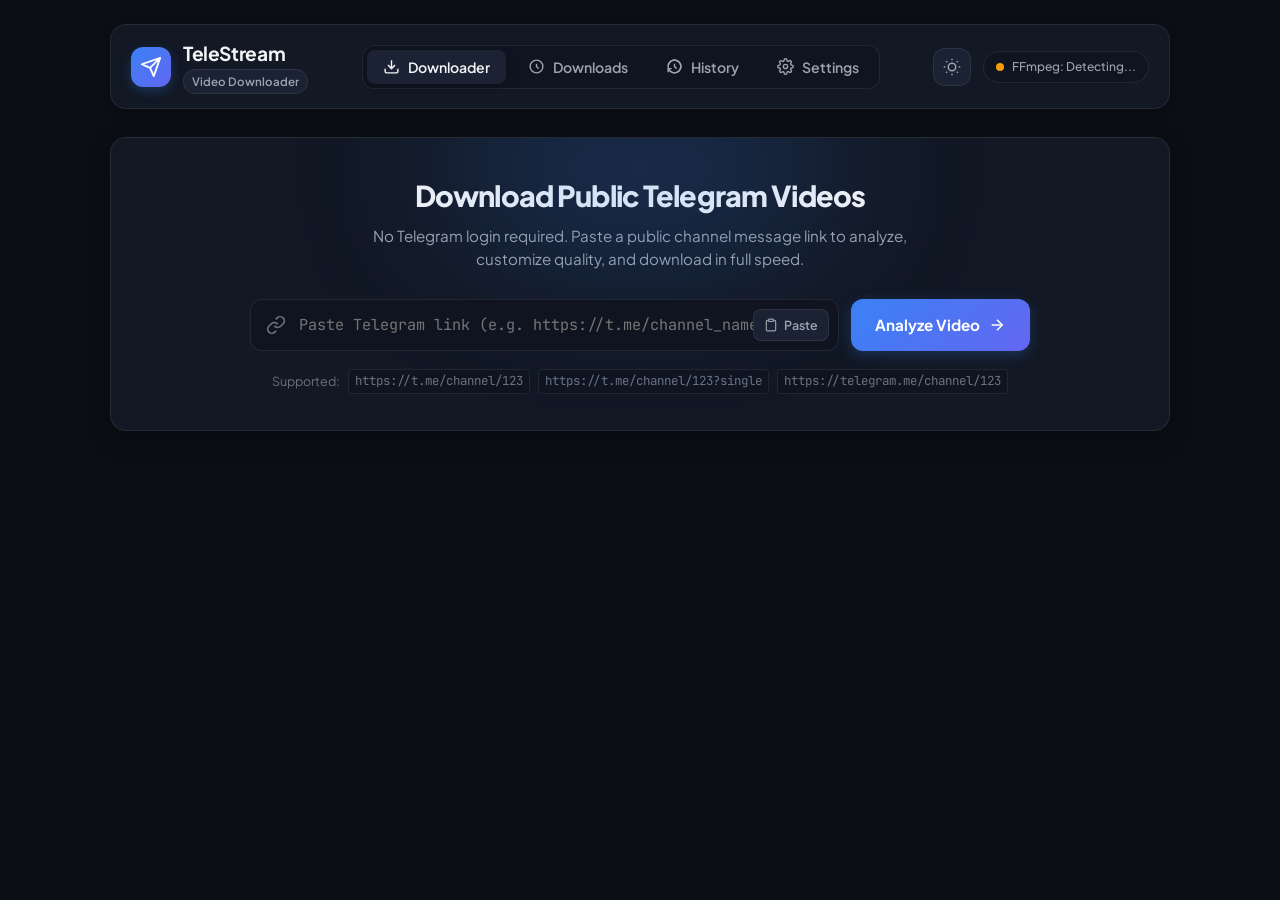
==== static/index.html @ 840c8b8c "feat: implement initial UI structure for video downloader with navigation and preview layouts" ====
<!DOCTYPE html>
<html lang="en" data-theme="dark">
<head>
    <meta charset="UTF-8">
    <meta name="viewport" content="width=device-width, initial-scale=1.0">
    <title>Telegram Video Downloader - Fast & Free</title>
    <link rel="preconnect" href="https://fonts.googleapis.com">
    <link rel="preconnect" href="https://fonts.gstatic.com" crossorigin>
    <link href="https://fonts.googleapis.com/css2?family=Plus+Jakarta+Sans:wght@400;500;600;700;800&family=JetBrains+Mono:wght@400;500;600&display=swap" rel="stylesheet">
    <link rel="stylesheet" href="/static/css/style.css">
</head>
<body>
    <div class="app-container">
        <!-- Top Navigation -->
        <header class="navbar">
            <div class="brand">
                <div class="brand-icon">
                    <svg viewBox="0 0 24 24" fill="none" stroke="currentColor" stroke-width="2">
                        <path d="M22 2L11 13M22 2l-7 20-4-9-9-4 20-7z" stroke-linecap="round" stroke-linejoin="round"/>
                    </svg>
                </div>
                <div class="brand-text">
                    <h1>TeleStream</h1>
                    <span class="badge badge-subtle">Video Downloader</span>
                </div>
            </div>

            <nav class="nav-tabs">
                <button class="nav-tab active" id="tabBtnDownloader" onclick="switchTab('downloader')">
                    <svg viewBox="0 0 24 24" fill="none" stroke="currentColor" stroke-width="2">
                        <path d="M21 15v4a2 2 0 0 1-2 2H5a2 2 0 0 1-2-2v-4M7 10l5 5 5-5M12 15V3"/>
                    </svg>
                    <span>Downloader</span>
                </button>
                <button class="nav-tab" id="tabBtnQueue" onclick="switchTab('queue')">
                    <svg viewBox="0 0 24 24" fill="none" stroke="currentColor" stroke-width="2">
                        <path d="M12 8v4l3 3m6-3a9 9 0 11-18 0 9 9 0 0118 0z"/>
                    </svg>
                    <span>Downloads</span>
                    <span class="counter-badge" id="activeTasksBadge" style="display: none;">0</span>
                </button>
                <button class="nav-tab" id="tabBtnHistory" onclick="switchTab('history')">
                    <svg viewBox="0 0 24 24" fill="none" stroke="currentColor" stroke-width="2">
                        <path d="M12 8v4l3 3m6-3a9 9 0 11-18 0 9 9 0 0118 0z"/>
                        <path d="M3.05 11a9 9 0 1 1 .5 4m-.5 5v-5h5"/>
                    </svg>
                    <span>History</span>
                </button>
                <button class="nav-tab" id="tabBtnSettings" onclick="switchTab('settings')">
                    <svg viewBox="0 0 24 24" fill="none" stroke="currentColor" stroke-width="2">
                        <circle cx="12" cy="12" r="3"/>
                        <path d="M19.4 15a1.65 1.65 0 0 0 .33 1.82l.06.06a2 2 0 0 1 0 2.83 2 2 0 0 1-2.83 0l-.06-.06a1.65 1.65 0 0 0-1.82-.33 1.65 1.65 0 0 0-1 1.51V21a2 2 0 0 1-2 2 2 2 0 0 1-2-2v-.09A1.65 1.65 0 0 0 9 19.4a1.65 1.65 0 0 0-1.82.33l-.06.06a2 2 0 0 1-2.83 0 2 2 0 0 1 0-2.83l.06-.06a1.65 1.65 0 0 0 .33-1.82 1.65 1.65 0 0 0-1.51-1H3a2 2 0 0 1-2-2 2 2 0 0 1 2-2h.09A1.65 1.65 0 0 0 4.6 9a1.65 1.65 0 0 0-.33-1.82l-.06-.06a2 2 0 0 1 0-2.83 2 2 0 0 1 2.83 0l.06.06a1.65 1.65 0 0 0 1.82.33H9a1.65 1.65 0 0 0 1-1.51V3a2 2 0 0 1 2-2 2 2 0 0 1 2 2v.09a1.65 1.65 0 0 0 1 1.51 1.65 1.65 0 0 0 1.82-.33l.06-.06a2 2 0 0 1 2.83 0 2 2 0 0 1 0 2.83l-.06.06a1.65 1.65 0 0 0-.33 1.82V9a1.65 1.65 0 0 0 1.51 1H21a2 2 0 0 1 2 2 2 2 0 0 1-2 2h-.09a1.65 1.65 0 0 0-1.51 1z"/>
                    </svg>
                    <span>Settings</span>
                </button>
            </nav>

            <div class="nav-actions">
                <button class="icon-btn" id="themeToggleBtn" onclick="toggleTheme()" title="Toggle Dark/Light Mode">
                    <svg class="sun-icon" viewBox="0 0 24 24" fill="none" stroke="currentColor" stroke-width="2">
                        <circle cx="12" cy="12" r="5"/>
                        <line x1="12" y1="1" x2="12" y2="3"/>
                        <line x1="12" y1="21" x2="12" y2="23"/>
                        <line x1="4.22" y1="4.22" x2="5.64" y2="5.64"/>
                        <line x1="18.36" y1="18.36" x2="19.78" y2="19.78"/>
                        <line x1="1" y1="12" x2="3" y2="12"/>
                        <line x1="21" y1="12" x2="23" y2="12"/>
                        <line x1="4.22" y1="19.78" x2="5.64" y2="18.36"/>
                        <line x1="18.36" y1="5.64" x2="19.78" y2="4.22"/>
                    </svg>
                    <svg class="moon-icon" viewBox="0 0 24 24" fill="none" stroke="currentColor" stroke-width="2">
                        <path d="M21 12.79A9 9 0 1 1 11.21 3 7 7 0 0 0 21 12.79z"/>
                    </svg>
                </button>
                <div class="system-pill" id="ffmpegStatusPill" title="FFmpeg Status">
                    <span class="status-dot"></span>
                    <span class="status-text">FFmpeg: Detecting...</span>
                </div>
            </div>
        </header>

        <!-- Main Content Area -->
        <main class="main-content">
            <!-- TAB 1: DOWNLOADER -->
            <section class="tab-pane active" id="paneDownloader">
                <div class="hero-card">
                    <div class="hero-header">
                        <h2>Download Public Telegram Videos</h2>
                        <p>No Telegram login required. Paste a public channel message link to analyze, customize quality, and download in full speed.</p>
                    </div>

                    <form class="url-input-form" onsubmit="event.preventDefault(); handleAnalyze();">
                        <div class="input-wrapper">
                            <svg class="input-icon" viewBox="0 0 24 24" fill="none" stroke="currentColor" stroke-width="2">
                                <path d="M10 13a5 5 0 0 0 7.54.54l3-3a5 5 0 0 0-7.07-7.07l-1.72 1.71"/>
                                <path d="M14 11a5 5 0 0 0-7.54-.54l-3 3a5 5 0 0 0 7.07 7.07l1.71-1.71"/>
                            </svg>
                            <input 
                                type="text" 
                                id="telegramUrlInput" 
                                placeholder="Paste Telegram link (e.g. https://t.me/channel_name/123)"
                                autocomplete="off"
                                spellcheck="false"
                            >
                            <button type="button" class="btn-paste" onclick="pasteFromClipboard()" title="Paste from clipboard">
                                <svg viewBox="0 0 24 24" fill="none" stroke="currentColor" stroke-width="2">
                                    <path d="M16 4h2a2 2 0 0 1 2 2v14a2 2 0 0 1-2 2H6a2 2 0 0 1-2-2V6a2 2 0 0 1 2-2h2"/>
                                    <rect x="8" y="2" width="8" height="4" rx="1" ry="1"/>
                                </svg>
                                <span>Paste</span>
                            </button>
                        </div>
                        <button type="submit" class="btn-primary btn-analyze" id="btnAnalyze">
                            <span class="btn-text">Analyze Video</span>
                            <span class="btn-spinner" style="display: none;"></span>
                            <svg class="btn-arrow" viewBox="0 0 24 24" fill="none" stroke="currentColor" stroke-width="2">
                                <line x1="5" y1="12" x2="19" y2="12"/>
                                <polyline points="12 5 19 12 12 19"/>
                            </svg>
                        </button>
                    </form>

                    <!-- Alert message container -->
                    <div class="alert-container" id="alertContainer" style="display: none;">
                        <div class="alert-icon">
                            <svg viewBox="0 0 24 24" fill="none" stroke="currentColor" stroke-width="2">
                                <circle cx="12" cy="12" r="10"/>
                                <line x1="12" y1="8" x2="12" y2="12"/>
                                <line x1="12" y1="16" x2="12.01" y2="16"/>
                            </svg>
                        </div>
                        <div class="alert-message" id="alertMessage"></div>
                        <button class="alert-close" onclick="hideAlert()">×</button>
                    </div>

                    <!-- Supported Format hint -->
                    <div class="url-hints">
                        <span>Supported:</span>
                        <code>https://t.me/channel/123</code>
                        <code>https://t.me/channel/123?single</code>
                        <code>https://telegram.me/channel/123</code>
                    </div>
                </div>

                <!-- Video Preview & Download Options Card -->
                <div class="video-preview-card" id="videoPreviewCard" style="display: none;">
                    <div class="preview-header">
                        <div class="header-tag">
                            <span class="live-dot"></span>
                            <span>Video Ready for Download</span>
                        </div>
                        <button class="btn-ghost btn-sm" onclick="resetDownloader()">
                            <svg viewBox="0 0 24 24" fill="none" stroke="currentColor" stroke-width="2">
                                <path d="M18 6L6 18M6 6l12 12"/>
                            </svg>
                            <span>Clear</span>
                        </button>
                    </div>

                    <div class="preview-layout">
                        <!-- Media thumbnail container -->
                        <div class="media-column">
                            <div class="thumbnail-wrapper" id="thumbWrapper">
                                <img id="videoThumbImg" src="" alt="Video Preview" onerror="handleThumbError(this)">
                                <div class="duration-tag" id="videoDurationTag">00:00</div>
                                <div class="play-overlay" onclick="togglePlayPreview()">
                                    <svg viewBox="0 0 24 24" fill="currentColor">
                                        <polygon points="5 3 19 12 5 21 5 3"/>
                                    </svg>
                                </div>
                            </div>
                            <video id="html5VideoPlayer" controls style="display:none; width: 100%; border-radius: 12px; margin-top: 8px;"></video>
                        </div>

                        <!-- Video info & controls -->
                        <div class="info-column">
                            <h3 class="video-title" id="videoTitle">Telegram Video Title</h3>
                            <div class="video-meta-chips">
                                <span class="chip" id="chipResolution">
                                    <svg viewBox="0 0 24 24" fill="none" stroke="currentColor" stroke-width="2"><rect x="2" y="3" width="20" height="14" rx="2" ry="2"/><line x1="8" y1="21" x2="16" y2="21"/><line x1="12" y1="17" x2="12" y2="21"/></svg>
                                    <span id="metaResText">1920 × 1080</span>
                                </span>
                                <span class="chip" id="chipDuration">
                                    <svg viewBox="0 0 24 24" fill="none" stroke="currentColor" stroke-width="2"><circle cx="12" cy="12" r="10"/><polyline points="12 6 12 12 16 14"/></svg>
                                    <span id="metaDurationText">02:34</span>
                                </span>
                                <span class="chip" id="chipSize">
                                    <svg viewBox="0 0 24 24" fill="none" stroke="currentColor" stroke-width="2"><path d="M21 15v4a2 2 0 0 1-2 2H5a2 2 0 0 1-2-2v-4M7 10l5 5 5-5M12 15V3"/></svg>
                                    <span id="metaSizeText">86 MB</span>
                                </span>
                                <span class="chip" id="chipFormat">
                                    <span id="metaFormatText">MP4</span>
                                </span>
                            </div>

                            <!-- Quality Selection -->
                            <div class="selection-group">
                                <label class="group-label">
                                    <span>Resolution Quality</span>
                                    <span class="sub-label">Only actual source resolutions available</span>
                                </label>
                                <div class="quality-options" id="qualitySelectorGroup">
                                    <!-- Populated dynamically -->
                                </div>
                            </div>

                            <!-- Compression / Size Presets -->
                            <div class="selection-group">
                                <label class="group-label">
                                    <span>Size & Compression</span>
                                    <span class="sub-label" id="presetSummaryText">Direct original stream (Fastest)</span>
                                </label>
                                <div class="preset-options" id="presetSelectorGroup">
                                    <button class="preset-btn active" data-preset="best" onclick="selectPreset('best')">
                                        <div class="preset-head">
                                            <span class="preset-name">Best Quality</span>
                                            <span class="preset-badge">Default</span>
                                        </div>
                                        <div class="preset-desc">Max quality with light optimization</div>
                                        <div class="preset-est" id="estSizeBest">Est. ~85% size</div>
                                    </button>

                                    <button class="preset-btn" data-preset="balanced" onclick="selectPreset('balanced')">
                                        <div class="preset-head">
                                            <span class="preset-name">Balanced</span>
                                            <span class="preset-badge">Recommended</span>
                                        </div>
                                        <div class="preset-desc">Smart compression, 50% smaller</div>
                                        <div class="preset-est" id="estSizeBalanced">Est. ~55% size</div>
                                    </button>

                                    <button class="preset-btn" data-preset="smallest" onclick="selectPreset('smallest')">
                                        <div class="preset-head">
                                            <span class="preset-name">Smallest Size</span>
                                            <span class="preset-badge">Compact</span>
                                        </div>
                                        <div class="preset-desc">Max compression for low storage</div>
                                        <div class="preset-est" id="estSizeSmallest">Est. ~30% size</div>
                                    </button>
                                </div>
                            </div>

                            <!-- Advanced Settings Accordion -->
                            <div class="advanced-section">
                                <button class="btn-accordion" onclick="toggleAdvancedSettings()">
                                    <svg viewBox="0 0 24 24" fill="none" stroke="currentColor" stroke-width="2">
                                        <path d="M12 15l-5-5h10l-5 5z"/>
                                    </svg>
                                    <span>Advanced Encoding Options</span>
                                </button>
                                <div class="advanced-drawer" id="advancedDrawer" style="display: none;">
                                    <div class="grid-2">
                                        <div class="form-control">
                                            <label>Output Filename</label>
                                            <input type="text" id="customFilenameInput" placeholder="filename.mp4">
                                        </div>
                                        <div class="form-control">
                                            <label>CRF (Constant Rate Factor: 0-51)</label>
                                            <input type="number" id="customCrfInput" placeholder="Auto" min="0" max="51">
                                        </div>
                                    </div>
                                    <div class="grid-2" style="margin-top: 10px;">
                                        <div class="form-control">
                                            <label>Target FPS</label>
                                            <select id="customFpsSelect">
                                                <option value="">Source FPS (Original)</option>
                                                <option value="60">60 FPS</option>
                                                <option value="30">30 FPS</option>
                                                <option value="24">24 FPS</option>
                                            </select>
                                        </div>
                                        <div class="form-control">
                                            <label>Container Format</label>
                                            <select id="customFormatSelect">
                                                <option value="mp4" selected>MP4 (Broadest compatibility)</option>
                                                <option value="mkv">MKV (Matroska)</option>
                                            </select>
                                        </div>
                                    </div>
                                </div>
                            </div>

                            <!-- Action Button -->
                            <div class="download-action-bar">
                                <button class="btn-primary btn-lg" id="btnStartDownload" onclick="startDownload()">
                                    <svg viewBox="0 0 24 24" fill="none" stroke="currentColor" stroke-width="2">
                                        <path d="M21 15v4a2 2 0 0 1-2 2H5a2 2 0 0 1-2-2v-4M7 10l5 5 5-5M12 15V3"/>
                                    </svg>
                                    <span>Download Video</span>
                                </button>
                            </div>
                        </div>
                    </div>
                </div>
            </section>

            <!-- TAB 2: ACTIVE DOWNLOADS & QUEUE -->
            <section class="tab-pane" id="paneQueue">
                <div class="pane-header">
                    <div>
                        <h2>Download Queue & Active Transfers</h2>
                        <p>Track real-time progress, download speed, and manage concurrent tasks.</p>
                    </div>
                    <div class="pane-header-actions">
                        <button class="btn-secondary" onclick="openDownloadFolder()">
                            <svg viewBox="0 0 24 24" fill="none" stroke="currentColor" stroke-width="2">
                                <path d="M22 19a2 2 0 0 1-2 2H4a2 2 0 0 1-2-2V5a2 2 0 0 1 2-2h5l2 3h9a2 2 0 0 1 2 2z"/>
                            </svg>
                            <span>Open Downloads Folder</span>
                        </button>
                    </div>
                </div>

                <div class="tasks-container" id="tasksList">
                    <!-- Dynamic task cards render here -->
                </div>

                <!-- Empty queue state -->
                <div class="empty-state" id="emptyQueueState">
                    <div class="empty-icon">
                        <svg viewBox="0 0 24 24" fill="none" stroke="currentColor" stroke-width="1.5">
                            <path d="M21 15v4a2 2 0 0 1-2 2H5a2 2 0 0 1-2-2v-4M7 10l5 5 5-5M12 15V3"/>
                        </svg>
                    </div>
                    <h3>No active downloads</h3>
                    <p>When you start downloading Telegram videos, they will appear here with live speed and ETA.</p>
                    <button class="btn-primary" onclick="switchTab('downloader')">Download a Video</button>
                </div>
            </section>

            <!-- TAB 3: DOWNLOAD HISTORY -->
            <section class="tab-pane" id="paneHistory">
                <div class="pane-header">
                    <div>
                        <h2>Download History</h2>
                        <p>Local record of completed downloads on this machine.</p>
                    </div>
                    <div class="pane-header-actions">
                        <button class="btn-danger-ghost" id="btnClearHistory" onclick="clearHistory()">
                            <svg viewBox="0 0 24 24" fill="none" stroke="currentColor" stroke-width="2">
                                <polyline points="3 6 5 6 21 6"/>
                                <path d="M19 6v14a2 2 0 0 1-2 2H7a2 2 0 0 1-2-2V6m3 0V4a2 2 0 0 1 2-2h4a2 2 0 0 1 2 2v2"/>
                            </svg>
                            <span>Clear All History</span>
                        </button>
                    </div>
                </div>

                <div class="history-table-container">
                    <table class="history-table" id="historyTable">
                        <thead>
                            <tr>
                                <th>File Name</th>
                                <th>Resolution</th>
                                <th>Size</th>
                                <th>Date & Time</th>
                                <th>Status</th>
                                <th style="text-align: right;">Actions</th>
                            </tr>
                        </thead>
                        <tbody id="historyTableBody">
                            <!-- Dynamic rows -->
                        </tbody>
                    </table>
                </div>

                <div class="empty-state" id="emptyHistoryState" style="display: none;">
                    <div class="empty-icon">
                        <svg viewBox="0 0 24 24" fill="none" stroke="currentColor" stroke-width="1.5">
                            <path d="M12 8v4l3 3m6-3a9 9 0 11-18 0 9 9 0 0118 0z"/>
                        </svg>
                    </div>
                    <h3>No history yet</h3>
                    <p>Your downloaded videos will be recorded here for fast access.</p>
                </div>
            </section>

            <!-- TAB 4: SETTINGS -->
            <section class="tab-pane" id="paneSettings">
                <div class="pane-header">
                    <div>
                        <h2>Application Settings</h2>
                        <p>Configure storage locations, default quality presets, and system options.</p>
                    </div>
                </div>

                <div class="settings-grid">
                    <!-- Download Directory Card -->
                    <div class="settings-card">
                        <h3>Storage & Directory</h3>
                        <div class="form-control">
                            <label>Download Location (Windows)</label>
                            <div class="input-with-button">
                                <input type="text" id="settingDownloadDir" placeholder="C:\Users\...\Downloads">
                                <button type="button" class="btn-secondary" onclick="openDownloadFolder()">
                                    <svg viewBox="0 0 24 24" fill="none" stroke="currentColor" stroke-width="2">
                                        <path d="M22 19a2 2 0 0 1-2 2H4a2 2 0 0 1-2-2V5a2 2 0 0 1 2-2h5l2 3h9a2 2 0 0 1 2 2z"/>
                                    </svg>
                                    <span>Open</span>
                                </button>
                            </div>
                            <small class="help-text">Videos are automatically saved here with sanitized filenames.</small>
                        </div>
                    </div>

                    <!-- Defaults Card -->
                    <div class="settings-card">
                        <h3>Preferences</h3>
                        <div class="form-control">
                            <label>Default Quality</label>
                            <select id="settingDefaultQuality">
                                <option value="original">Original (Source Quality)</option>
                                <option value="1080p">1080p Full HD</option>
                                <option value="720p">720p HD</option>
                                <option value="480p">480p SD</option>
                            </select>
                        </div>

                        <div class="form-control" style="margin-top: 14px;">
                            <label>Default Compression Preset</label>
                            <select id="settingDefaultPreset">
                                <option value="best">Best Quality (Direct/Light)</option>
                                <option value="balanced">Balanced (Optimized size)</option>
                                <option value="smallest">Smallest Size (Max compression)</option>
                            </select>
                        </div>

                        <div class="form-control" style="margin-top: 14px;">
                            <label>Max Simultaneous Downloads</label>
                            <select id="settingMaxDownloads">
                                <option value="1">1 Download at a time</option>
                                <option value="2">2 Concurrent Downloads</option>
                                <option value="3">3 Concurrent Downloads</option>
                                <option value="5">5 Concurrent Downloads</option>
                            </select>
                        </div>
                    </div>

                    <!-- System & Diagnostics Card -->
                    <div class="settings-card">
                        <h3>System Diagnostics</h3>
                        <div class="diag-item">
                            <span class="diag-label">Authentication Mode:</span>
                            <span class="badge badge-success">No Login Required (Zero Credentials)</span>
                        </div>
                        <div class="diag-item">
                            <span class="diag-label">FFmpeg Status:</span>
                            <span class="diag-value" id="diagFfmpeg">Checking...</span>
                        </div>
                        <div class="diag-item">
                            <span class="diag-label">Operating System:</span>
                            <span class="diag-value">Windows Desktop (Chrome Compatible)</span>
                        </div>
                        <div class="diag-item">
                            <span class="diag-label">Target Architecture:</span>
                            <span class="diag-value">FastAPI Async Streaming + FFmpeg</span>
                        </div>
                    </div>
                </div>

                <div class="settings-footer">
                    <button class="btn-primary" onclick="saveSettings()">
                        <svg viewBox="0 0 24 24" fill="none" stroke="currentColor" stroke-width="2">
                            <path d="M19 21H5a2 2 0 0 1-2-2V5a2 2 0 0 1 2-2h11l5 5v11a2 2 0 0 1-2 2z"/>
                            <polyline points="17 21 17 13 7 13 7 21"/>
                            <polyline points="7 3 7 8 15 8"/>
                        </svg>
                        <span>Save Settings</span>
                    </button>
                </div>
            </section>
        </main>
    </div>

    <!-- Toast Notifications Container -->
    <div class="toast-container" id="toastContainer"></div>

    <script src="/static/js/app.js"></script>
</body>
</html>
---- static/css/style.css ----
:root {
    --font-main: 'Plus Jakarta Sans', -apple-system, BlinkMacSystemFont, 'Segoe UI', Roboto, sans-serif;
    --font-mono: 'JetBrains Mono', monospace;

    /* Theme: Dark (Default) */
    --bg-base: #0B0E14;
    --bg-surface: #121824;
    --bg-surface-elevated: #1A2234;
    --bg-input: #0F1420;
    --border-color: rgba(255, 255, 255, 0.08);
    --border-hover: rgba(255, 255, 255, 0.18);
    
    --text-primary: #F3F4F6;
    --text-secondary: #9CA3AF;
    --text-muted: #6B7280;

    --accent-primary: #3B82F6;
    --accent-primary-hover: #2563EB;
    --accent-gradient: linear-gradient(135deg, #3B82F6 0%, #6366F1 100%);
    --accent-glow: rgba(59, 130, 246, 0.25);

    --color-success: #10B981;
    --color-warning: #F59E0B;
    --color-danger: #EF4444;
    
    --radius-sm: 8px;
    --radius-md: 12px;
    --radius-lg: 16px;
    --radius-full: 9999px;

    --shadow-sm: 0 2px 8px rgba(0, 0, 0, 0.2);
    --shadow-md: 0 8px 24px rgba(0, 0, 0, 0.3);
    --shadow-lg: 0 16px 40px rgba(0, 0, 0, 0.4);
}

[data-theme="light"] {
    --bg-base: #F8FAFC;
    --bg-surface: #FFFFFF;
    --bg-surface-elevated: #F1F5F9;
    --bg-input: #F8FAFC;
    --border-color: rgba(0, 0, 0, 0.08);
    --border-hover: rgba(0, 0, 0, 0.18);

    --text-primary: #0F172A;
    --text-secondary: #475569;
    --text-muted: #94A3B8;

    --accent-primary: #2563EB;
    --accent-primary-hover: #1D4ED8;
    --accent-gradient: linear-gradient(135deg, #2563EB 0%, #4F46E5 100%);
    --accent-glow: rgba(37, 99, 235, 0.2);

    --shadow-sm: 0 2px 8px rgba(0, 0, 0, 0.05);
    --shadow-md: 0 8px 24px rgba(0, 0, 0, 0.08);
    --shadow-lg: 0 16px 40px rgba(0, 0, 0, 0.12);
}

* {
    box-sizing: border-box;
    margin: 0;
    padding: 0;
    transition: background-color 0.2s ease, border-color 0.2s ease, color 0.2s ease;
}

body {
    font-family: var(--font-main);
    background-color: var(--bg-base);
    color: var(--text-primary);
    min-height: 100vh;
    display: flex;
    flex-direction: column;
    overflow-x: hidden;
    line-height: 1.5;
}

.app-container {
    max-width: 1100px;
    margin: 0 auto;
    width: 100%;
    padding: 24px 20px 60px;
    display: flex;
    flex-direction: column;
    gap: 28px;
}

/* NAVBAR */
.navbar {
    display: flex;
    align-items: center;
    justify-content: space-between;
    padding: 14px 20px;
    background: var(--bg-surface);
    border: 1px solid var(--border-color);
    border-radius: var(--radius-lg);
    box-shadow: var(--shadow-sm);
    backdrop-filter: blur(12px);
}

.brand {
    display: flex;
    align-items: center;
    gap: 12px;
}

.brand-icon {
    width: 40px;
    height: 40px;
    border-radius: var(--radius-md);
    background: var(--accent-gradient);
    display: flex;
    align-items: center;
    justify-content: center;
    color: #FFFFFF;
    box-shadow: 0 4px 12px var(--accent-glow);
}

.brand-icon svg {
    width: 22px;
    height: 22px;
}

.brand-text h1 {
    font-size: 1.2rem;
    font-weight: 700;
    letter-spacing: -0.02em;
    display: flex;
    align-items: center;
    gap: 8px;
}

.badge {
    display: inline-flex;
    align-items: center;
    font-size: 0.72rem;
    font-weight: 600;
    padding: 3px 8px;
    border-radius: var(--radius-full);
}

.badge-subtle {
    background: var(--bg-surface-elevated);
    color: var(--text-secondary);
    border: 1px solid var(--border-color);
}

.badge-success {
    background: rgba(16, 185, 129, 0.12);
    color: var(--color-success);
    border: 1px solid rgba(16, 185, 129, 0.25);
}

.badge-warning {
    background: rgba(245, 158, 11, 0.12);
    color: var(--color-warning);
    border: 1px solid rgba(245, 158, 11, 0.25);
}

.badge-danger {
    background: rgba(239, 68, 68, 0.12);
    color: var(--color-danger);
    border: 1px solid rgba(239, 68, 68, 0.25);
}

/* NAV TABS */
.nav-tabs {
    display: flex;
    align-items: center;
    gap: 6px;
    background: var(--bg-input);
    padding: 4px;
    border-radius: var(--radius-md);
    border: 1px solid var(--border-color);
}

.nav-tab {
    display: flex;
    align-items: center;
    gap: 8px;
    padding: 8px 16px;
    border-radius: var(--radius-sm);
    background: transparent;
    border: none;
    color: var(--text-secondary);
    font-size: 0.88rem;
    font-weight: 600;
    font-family: inherit;
    cursor: pointer;
    position: relative;
}

.nav-tab:hover {
    color: var(--text-primary);
}

.nav-tab.active {
    background: var(--bg-surface-elevated);
    color: var(--text-primary);
    box-shadow: var(--shadow-sm);
}

.nav-tab svg {
    width: 17px;
    height: 17px;
}

.counter-badge {
    background: var(--accent-primary);
    color: #FFFFFF;
    font-size: 0.7rem;
    font-weight: 700;
    padding: 1px 6px;
    border-radius: var(--radius-full);
}

/* NAV ACTIONS */
.nav-actions {
    display: flex;
    align-items: center;
    gap: 12px;
}

.icon-btn {
    width: 38px;
    height: 38px;
    border-radius: var(--radius-md);
    background: var(--bg-surface-elevated);
    border: 1px solid var(--border-color);
    color: var(--text-secondary);
    display: flex;
    align-items: center;
    justify-content: center;
    cursor: pointer;
}

.icon-btn:hover {
    color: var(--text-primary);
    border-color: var(--border-hover);
}

.icon-btn svg {
    width: 18px;
    height: 18px;
}

[data-theme="dark"] .sun-icon { display: block; }
[data-theme="dark"] .moon-icon { display: none; }
[data-theme="light"] .sun-icon { display: none; }
[data-theme="light"] .moon-icon { display: block; }

.system-pill {
    display: flex;
    align-items: center;
    gap: 8px;
    padding: 6px 12px;
    background: var(--bg-input);
    border: 1px solid var(--border-color);
    border-radius: var(--radius-full);
    font-size: 0.75rem;
    font-weight: 500;
    color: var(--text-secondary);
}

.status-dot {
    width: 8px;
    height: 8px;
    border-radius: 50%;
    background: var(--color-warning);
}

.status-dot.active {
    background: var(--color-success);
    box-shadow: 0 0 8px rgba(16, 185, 129, 0.6);
}

/* TAB PANES */
.tab-pane {
    display: none;
    animation: fadeIn 0.25s ease-out;
}

.tab-pane.active {
    display: block;
}

@keyframes fadeIn {
    from { opacity: 0; transform: translateY(6px); }
    to { opacity: 1; transform: translateY(0); }
}

/* HERO & URL INPUT CARD */
.hero-card {
    background: var(--bg-surface);
    border: 1px solid var(--border-color);
    border-radius: var(--radius-lg);
    padding: 36px 32px;
    box-shadow: var(--shadow-md);
    text-align: center;
    position: relative;
    overflow: hidden;
}

.hero-card::before {
    content: '';
    position: absolute;
    top: -50px;
    left: 50%;
    transform: translateX(-50%);
    width: 400px;
    height: 160px;
    background: var(--accent-glow);
    filter: blur(80px);
    border-radius: 50%;
    pointer-events: none;
}

.hero-header h2 {
    font-size: 1.8rem;
    font-weight: 800;
    letter-spacing: -0.03em;
    margin-bottom: 8px;
}

.hero-header p {
    color: var(--text-secondary);
    font-size: 0.95rem;
    max-width: 600px;
    margin: 0 auto 28px;
}

.url-input-form {
    display: flex;
    gap: 12px;
    max-width: 780px;
    margin: 0 auto;
}

.input-wrapper {
    flex: 1;
    position: relative;
    display: flex;
    align-items: center;
}

.input-icon {
    position: absolute;
    left: 16px;
    width: 20px;
    height: 20px;
    color: var(--text-muted);
    pointer-events: none;
}

.input-wrapper input {
    width: 100%;
    height: 52px;
    background: var(--bg-input);
    border: 1px solid var(--border-color);
    border-radius: var(--radius-md);
    padding: 0 85px 0 48px;
    color: var(--text-primary);
    font-size: 0.95rem;
    font-family: var(--font-mono);
    outline: none;
    transition: all 0.2s ease;
}

.input-wrapper input:focus {
    border-color: var(--accent-primary);
    box-shadow: 0 0 0 3px var(--accent-glow);
}

.btn-paste {
    position: absolute;
    right: 10px;
    height: 32px;
    display: flex;
    align-items: center;
    gap: 6px;
    padding: 0 10px;
    background: var(--bg-surface-elevated);
    border: 1px solid var(--border-color);
    border-radius: var(--radius-sm);
    color: var(--text-secondary);
    font-size: 0.78rem;
    font-weight: 600;
    cursor: pointer;
    font-family: inherit;
}

.btn-paste:hover {
    color: var(--text-primary);
    border-color: var(--border-hover);
}

.btn-paste svg {
    width: 14px;
    height: 14px;
}

/* BUTTONS */
.btn-primary {
    display: inline-flex;
    align-items: center;
    justify-content: center;
    gap: 8px;
    height: 52px;
    padding: 0 24px;
    background: var(--accent-gradient);
    color: #FFFFFF;
    border: none;
    border-radius: var(--radius-md);
    font-size: 0.95rem;
    font-weight: 700;
    font-family: inherit;
    cursor: pointer;
    box-shadow: 0 4px 14px var(--accent-glow);
    white-space: nowrap;
}

.btn-primary:hover {
    opacity: 0.95;
    transform: translateY(-1px);
}

.btn-primary:active {
    transform: translateY(0);
}

.btn-primary.btn-lg {
    width: 100%;
    height: 54px;
    font-size: 1.05rem;
    margin-top: 18px;
}

.btn-arrow {
    width: 18px;
    height: 18px;
    transition: transform 0.2s ease;
}

.btn-primary:hover .btn-arrow {
    transform: translateX(3px);
}

.btn-secondary {
    display: inline-flex;
    align-items: center;
    gap: 8px;
    padding: 9px 16px;
    background: var(--bg-surface-elevated);
    border: 1px solid var(--border-color);
    border-radius: var(--radius-sm);
    color: var(--text-primary);
    font-size: 0.85rem;
    font-weight: 600;
    font-family: inherit;
    cursor: pointer;
}

.btn-secondary:hover {
    border-color: var(--border-hover);
    background: var(--bg-input);
}

.btn-secondary svg {
    width: 16px;
    height: 16px;
}

.btn-ghost {
    background: transparent;
    border: none;
    color: var(--text-secondary);
    display: inline-flex;
    align-items: center;
    gap: 6px;
    cursor: pointer;
    font-size: 0.85rem;
    font-family: inherit;
    padding: 6px 10px;
    border-radius: var(--radius-sm);
}

.btn-ghost:hover {
    background: var(--bg-surface-elevated);
    color: var(--text-primary);
}

.btn-danger-ghost {
    background: transparent;
    border: 1px solid rgba(239, 68, 68, 0.2);
    color: var(--color-danger);
    display: inline-flex;
    align-items: center;
    gap: 6px;
    padding: 8px 14px;
    border-radius: var(--radius-sm);
    font-size: 0.82rem;
    font-weight: 600;
    cursor: pointer;
}

.btn-danger-ghost:hover {
    background: rgba(239, 68, 68, 0.1);
}

.btn-danger-ghost svg {
    width: 15px;
    height: 15px;
}

.btn-spinner {
    width: 18px;
    height: 18px;
    border: 2px solid rgba(255, 255, 255, 0.3);
    border-radius: 50%;
    border-top-color: #FFFFFF;
    animation: spin 0.6s linear infinite;
}

@keyframes spin {
    to { transform: rotate(360deg); }
}

/* ALERTS */
.alert-container {
    margin-top: 18px;
    max-width: 780px;
    margin-left: auto;
    margin-right: auto;
    background: rgba(239, 68, 68, 0.1);
    border: 1px solid rgba(239, 68, 68, 0.3);
    border-radius: var(--radius-md);
    padding: 12px 16px;
    display: flex;
    align-items: center;
    gap: 12px;
    text-align: left;
    color: var(--color-danger);
    font-size: 0.9rem;
}

.alert-icon svg {
    width: 20px;
    height: 20px;
    flex-shrink: 0;
}

.alert-message {
    flex: 1;
}

.alert-close {
    background: none;
    border: none;
    color: inherit;
    font-size: 1.2rem;
    cursor: pointer;
}

.url-hints {
    display: flex;
    align-items: center;
    justify-content: center;
    gap: 8px;
    flex-wrap: wrap;
    margin-top: 18px;
    font-size: 0.78rem;
    color: var(--text-muted);
}

.url-hints code {
    background: var(--bg-input);
    padding: 2px 6px;
    border-radius: 4px;
    border: 1px solid var(--border-color);
    font-family: var(--font-mono);
}

/* VIDEO PREVIEW CARD */
.video-preview-card {
    margin-top: 24px;
    background: var(--bg-surface);
    border: 1px solid var(--border-color);
    border-radius: var(--radius-lg);
    padding: 24px;
    box-shadow: var(--shadow-md);
}

.preview-header {
    display: flex;
    align-items: center;
    justify-content: space-between;
    margin-bottom: 20px;
    padding-bottom: 14px;
    border-bottom: 1px solid var(--border-color);
}

.header-tag {
    display: flex;
    align-items: center;
    gap: 8px;
    font-size: 0.88rem;
    font-weight: 600;
    color: var(--color-success);
}

.live-dot {
    width: 8px;
    height: 8px;
    border-radius: 50%;
    background: var(--color-success);
    box-shadow: 0 0 8px rgba(16, 185, 129, 0.8);
}

.preview-layout {
    display: grid;
    grid-template-columns: 340px 1fr;
    gap: 28px;
}

@media (max-width: 860px) {
    .preview-layout {
        grid-template-columns: 1fr;
    }
}

.media-column {
    display: flex;
    flex-direction: column;
}

.thumbnail-wrapper {
    position: relative;
    width: 100%;
    aspect-ratio: 16 / 9;
    border-radius: var(--radius-md);
    overflow: hidden;
    background: var(--bg-input);
    border: 1px solid var(--border-color);
    display: flex;
    align-items: center;
    justify-content: center;
}

.thumbnail-wrapper img {
    width: 100%;
    height: 100%;
    object-fit: cover;
}

.duration-tag {
    position: absolute;
    bottom: 10px;
    right: 10px;
    background: rgba(0, 0, 0, 0.8);
    backdrop-filter: blur(4px);
    color: #FFFFFF;
    font-family: var(--font-mono);
    font-size: 0.75rem;
    font-weight: 600;
    padding: 3px 8px;
    border-radius: 4px;
}

.play-overlay {
    position: absolute;
    inset: 0;
    background: rgba(0, 0, 0, 0.35);
    display: flex;
    align-items: center;
    justify-content: center;
    cursor: pointer;
    opacity: 0;
    transition: opacity 0.2s ease;
}

.thumbnail-wrapper:hover .play-overlay {
    opacity: 1;
}

.play-overlay svg {
    width: 44px;
    height: 44px;
    color: #FFFFFF;
    filter: drop-shadow(0 2px 8px rgba(0,0,0,0.5));
}

/* INFO COLUMN */
.info-column {
    display: flex;
    flex-direction: column;
    gap: 18px;
}

.video-title {
    font-size: 1.15rem;
    font-weight: 700;
    line-height: 1.4;
    word-break: break-word;
}

.video-meta-chips {
    display: flex;
    flex-wrap: wrap;
    gap: 8px;
}

.chip {
    display: inline-flex;
    align-items: center;
    gap: 6px;
    background: var(--bg-surface-elevated);
    border: 1px solid var(--border-color);
    padding: 5px 10px;
    border-radius: var(--radius-sm);
    font-size: 0.78rem;
    font-weight: 600;
    color: var(--text-secondary);
    font-family: var(--font-mono);
}

.chip svg {
    width: 14px;
    height: 14px;
    color: var(--text-muted);
}

.selection-group {
    display: flex;
    flex-direction: column;
    gap: 10px;
}

.group-label {
    display: flex;
    align-items: center;
    justify-content: space-between;
    font-size: 0.85rem;
    font-weight: 700;
    color: var(--text-primary);
}

.sub-label {
    font-size: 0.75rem;
    font-weight: 500;
    color: var(--text-muted);
}

.quality-options {
    display: flex;
    flex-wrap: wrap;
    gap: 8px;
}

.quality-btn {
    padding: 8px 16px;
    background: var(--bg-input);
    border: 1px solid var(--border-color);
    border-radius: var(--radius-sm);
    color: var(--text-secondary);
    font-size: 0.85rem;
    font-weight: 600;
    font-family: inherit;
    cursor: pointer;
    transition: all 0.15s ease;
}

.quality-btn:hover {
    color: var(--text-primary);
    border-color: var(--border-hover);
}

.quality-btn.active {
    background: var(--accent-primary);
    color: #FFFFFF;
    border-color: var(--accent-primary);
    box-shadow: 0 2px 10px var(--accent-glow);
}

.preset-options {
    display: grid;
    grid-template-columns: repeat(3, 1fr);
    gap: 10px;
}

@media (max-width: 600px) {
    .preset-options {
        grid-template-columns: 1fr;
    }
}

.preset-btn {
    display: flex;
    flex-direction: column;
    align-items: flex-start;
    padding: 12px 14px;
    background: var(--bg-input);
    border: 1px solid var(--border-color);
    border-radius: var(--radius-md);
    cursor: pointer;
    text-align: left;
    transition: all 0.15s ease;
    font-family: inherit;
}

.preset-btn:hover {
    border-color: var(--border-hover);
}

.preset-btn.active {
    border-color: var(--accent-primary);
    background: rgba(59, 130, 246, 0.08);
    box-shadow: 0 0 0 1px var(--accent-primary);
}

.preset-head {
    display: flex;
    align-items: center;
    justify-content: space-between;
    width: 100%;
    margin-bottom: 4px;
}

.preset-name {
    font-size: 0.86rem;
    font-weight: 700;
    color: var(--text-primary);
}

.preset-badge {
    font-size: 0.65rem;
    font-weight: 700;
    padding: 2px 6px;
    border-radius: 4px;
    background: var(--bg-surface-elevated);
    color: var(--text-secondary);
}

.preset-btn.active .preset-badge {
    background: var(--accent-primary);
    color: #FFFFFF;
}

.preset-desc {
    font-size: 0.72rem;
    color: var(--text-muted);
    margin-bottom: 6px;
    line-height: 1.3;
}

.preset-est {
    font-family: var(--font-mono);
    font-size: 0.75rem;
    font-weight: 600;
    color: var(--color-success);
}

/* ADVANCED SECTION */
.advanced-section {
    border-top: 1px solid var(--border-color);
    padding-top: 12px;
}

.btn-accordion {
    width: 100%;
    display: flex;
    align-items: center;
    gap: 8px;
    background: none;
    border: none;
    color: var(--text-secondary);
    font-size: 0.82rem;
    font-weight: 600;
    font-family: inherit;
    cursor: pointer;
    padding: 6px 0;
}

.btn-accordion svg {
    width: 14px;
    height: 14px;
    transition: transform 0.2s ease;
}

.btn-accordion.open svg {
    transform: rotate(180deg);
}

.advanced-drawer {
    margin-top: 12px;
    padding: 14px;
    background: var(--bg-input);
    border: 1px solid var(--border-color);
    border-radius: var(--radius-md);
}

.grid-2 {
    display: grid;
    grid-template-columns: 1fr 1fr;
    gap: 12px;
}

@media (max-width: 500px) {
    .grid-2 { grid-template-columns: 1fr; }
}

.form-control {
    display: flex;
    flex-direction: column;
    gap: 6px;
}

.form-control label {
    font-size: 0.78rem;
    font-weight: 600;
    color: var(--text-secondary);
}

.form-control input, .form-control select {
    width: 100%;
    height: 38px;
    background: var(--bg-surface);
    border: 1px solid var(--border-color);
    border-radius: var(--radius-sm);
    padding: 0 10px;
    color: var(--text-primary);
    font-size: 0.85rem;
    font-family: inherit;
    outline: none;
}

.form-control input:focus, .form-control select:focus {
    border-color: var(--accent-primary);
}

/* PANE HEADERS */
.pane-header {
    display: flex;
    align-items: center;
    justify-content: space-between;
    margin-bottom: 24px;
    gap: 16px;
    flex-wrap: wrap;
}

.pane-header h2 {
    font-size: 1.4rem;
    font-weight: 800;
    letter-spacing: -0.02em;
}

.pane-header p {
    color: var(--text-secondary);
    font-size: 0.88rem;
    margin-top: 2px;
}

/* TASKS LIST */
.tasks-container {
    display: flex;
    flex-direction: column;
    gap: 14px;
}

.task-card {
    background: var(--bg-surface);
    border: 1px solid var(--border-color);
    border-radius: var(--radius-md);
    padding: 18px 20px;
    box-shadow: var(--shadow-sm);
    display: flex;
    flex-direction: column;
    gap: 12px;
}

.task-top {
    display: flex;
    align-items: flex-start;
    justify-content: space-between;
    gap: 16px;
}

.task-info-main h4 {
    font-size: 0.95rem;
    font-weight: 700;
    margin-bottom: 4px;
    word-break: break-all;
}

.task-tags {
    display: flex;
    align-items: center;
    gap: 8px;
    font-size: 0.75rem;
    color: var(--text-muted);
    font-family: var(--font-mono);
}

.task-actions {
    display: flex;
    align-items: center;
    gap: 6px;
}

.task-btn-action {
    width: 32px;
    height: 32px;
    border-radius: var(--radius-sm);
    background: var(--bg-surface-elevated);
    border: 1px solid var(--border-color);
    color: var(--text-secondary);
    display: flex;
    align-items: center;
    justify-content: center;
    cursor: pointer;
}

.task-btn-action:hover {
    color: var(--text-primary);
    border-color: var(--border-hover);
}

.task-btn-action svg {
    width: 15px;
    height: 15px;
}

.progress-track {
    width: 100%;
    height: 7px;
    background: var(--bg-input);
    border-radius: var(--radius-full);
    overflow: hidden;
}

.progress-fill {
    height: 100%;
    background: var(--accent-gradient);
    border-radius: var(--radius-full);
    transition: width 0.3s ease;
}

.progress-fill.processing {
    background: var(--color-warning);
}

.progress-fill.completed {
    background: var(--color-success);
}

.progress-fill.failed {
    background: var(--color-danger);
}

.task-bottom {
    display: flex;
    align-items: center;
    justify-content: space-between;
    font-size: 0.78rem;
    color: var(--text-secondary);
    font-family: var(--font-mono);
}

/* EMPTY STATES */
.empty-state {
    padding: 60px 20px;
    text-align: center;
    background: var(--bg-surface);
    border: 1px solid var(--border-color);
    border-radius: var(--radius-lg);
    display: flex;
    flex-direction: column;
    align-items: center;
    gap: 12px;
}

.empty-icon svg {
    width: 52px;
    height: 52px;
    color: var(--text-muted);
}

.empty-state h3 {
    font-size: 1.1rem;
    font-weight: 700;
}

.empty-state p {
    color: var(--text-secondary);
    font-size: 0.88rem;
    max-width: 400px;
}

/* HISTORY TABLE */
.history-table-container {
    background: var(--bg-surface);
    border: 1px solid var(--border-color);
    border-radius: var(--radius-lg);
    overflow: hidden;
    box-shadow: var(--shadow-sm);
}

.history-table {
    width: 100%;
    border-collapse: collapse;
    font-size: 0.85rem;
}

.history-table th {
    background: var(--bg-input);
    padding: 12px 16px;
    text-align: left;
    color: var(--text-muted);
    font-weight: 600;
    border-bottom: 1px solid var(--border-color);
}

.history-table td {
    padding: 14px 16px;
    border-bottom: 1px solid var(--border-color);
    color: var(--text-secondary);
}

.history-table tr:last-child td {
    border-bottom: none;
}

.history-table tr:hover td {
    background: var(--bg-surface-elevated);
}

.history-title {
    font-weight: 600;
    color: var(--text-primary);
    word-break: break-all;
}

/* SETTINGS GRID */
.settings-grid {
    display: grid;
    grid-template-columns: repeat(2, 1fr);
    gap: 20px;
}

@media (max-width: 768px) {
    .settings-grid { grid-template-columns: 1fr; }
}

.settings-card {
    background: var(--bg-surface);
    border: 1px solid var(--border-color);
    border-radius: var(--radius-lg);
    padding: 24px;
    box-shadow: var(--shadow-sm);
}

.settings-card h3 {
    font-size: 1.05rem;
    font-weight: 700;
    margin-bottom: 16px;
    padding-bottom: 10px;
    border-bottom: 1px solid var(--border-color);
}

.input-with-button {
    display: flex;
    gap: 8px;
}

.input-with-button input {
    flex: 1;
}

.help-text {
    font-size: 0.75rem;
    color: var(--text-muted);
    margin-top: 4px;
}

.diag-item {
    display: flex;
    align-items: center;
    justify-content: space-between;
    padding: 10px 0;
    border-bottom: 1px solid var(--border-color);
    font-size: 0.84rem;
}

.diag-item:last-child {
    border-bottom: none;
}

.diag-label {
    color: var(--text-secondary);
    font-weight: 500;
}

.diag-value {
    font-family: var(--font-mono);
    font-weight: 600;
    color: var(--text-primary);
}

.settings-footer {
    margin-top: 20px;
    display: flex;
    justify-content: flex-end;
}

/* TOASTS */
.toast-container {
    position: fixed;
    bottom: 24px;
    right: 24px;
    display: flex;
    flex-direction: column;
    gap: 10px;
    z-index: 1000;
}

.toast {
    background: var(--bg-surface-elevated);
    border: 1px solid var(--border-color);
    color: var(--text-primary);
    padding: 12px 18px;
    border-radius: var(--radius-md);
    box-shadow: var(--shadow-lg);
    font-size: 0.88rem;
    display: flex;
    align-items: center;
    gap: 10px;
    animation: slideIn 0.25s ease-out;
}

.toast.success { border-color: var(--color-success); }
.toast.error { border-color: var(--color-danger); }

@keyframes slideIn {
    from { transform: translateX(100%); opacity: 0; }
    to { transform: translateX(0); opacity: 1; }
}
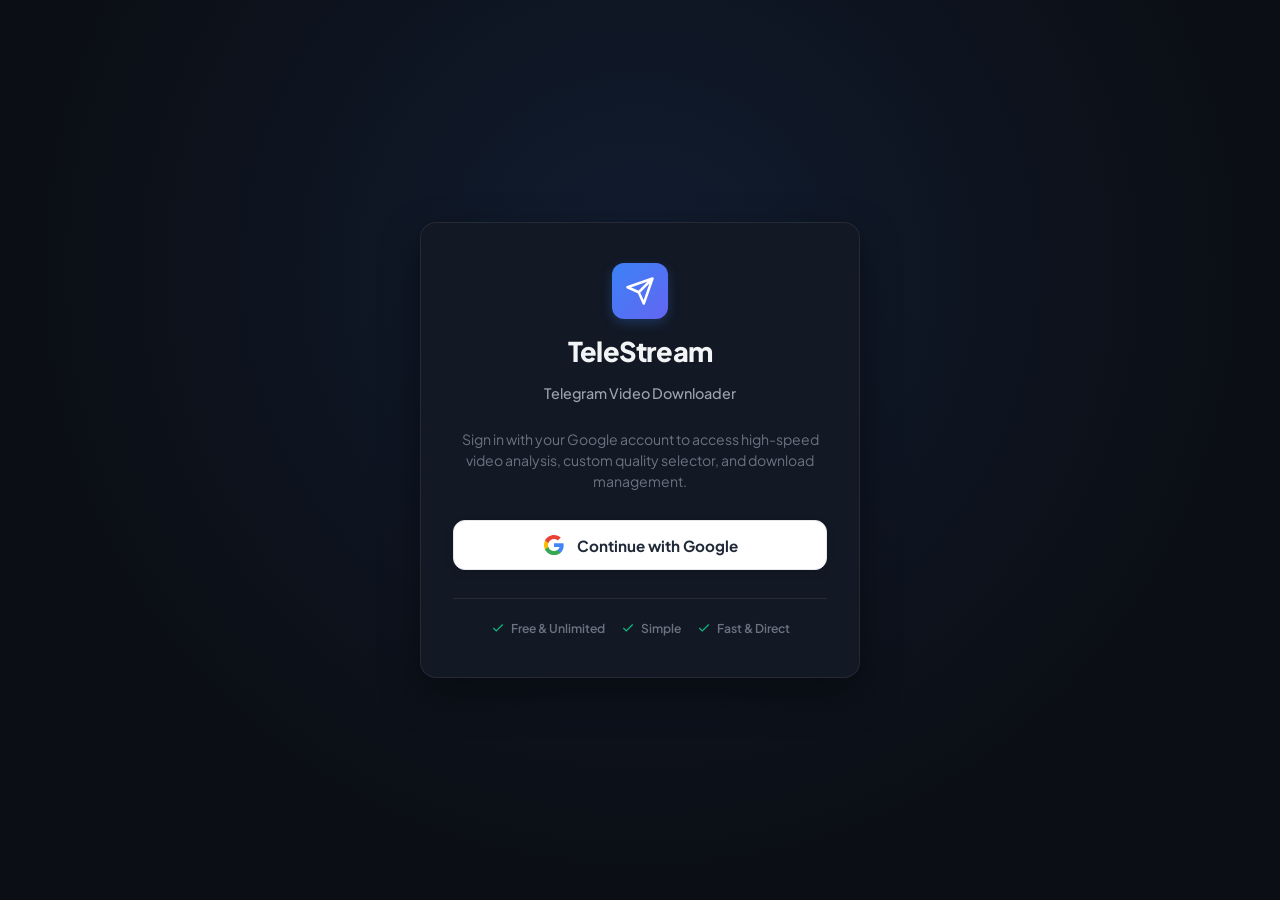
==== commit 8c1a31f2: "feat: implement Firebase Google Authentication for user-isolated video downloads" ====
--- a/static/index.html
+++ b/static/index.html
@@ -3,14 +3,62 @@
 <head>
     <meta charset="UTF-8">
     <meta name="viewport" content="width=device-width, initial-scale=1.0">
-    <title>Telegram Video Downloader - Fast & Free</title>
+    <title>TeleStream - Telegram Video Downloader</title>
     <link rel="preconnect" href="https://fonts.googleapis.com">
     <link rel="preconnect" href="https://fonts.gstatic.com" crossorigin>
     <link href="https://fonts.googleapis.com/css2?family=Plus+Jakarta+Sans:wght@400;500;600;700;800&family=JetBrains+Mono:wght@400;500;600&display=swap" rel="stylesheet">
     <link rel="stylesheet" href="/static/css/style.css">
 </head>
 <body>
-    <div class="app-container">
+    <!-- AUTH SCREEN (Shown when Logged Out) -->
+    <div class="auth-wrapper" id="authScreen" style="display: flex;">
+        <div class="auth-card">
+            <div class="auth-brand">
+                <div class="brand-icon lg">
+                    <svg viewBox="0 0 24 24" fill="none" stroke="currentColor" stroke-width="2">
+                        <path d="M22 2L11 13M22 2l-7 20-4-9-9-4 20-7z" stroke-linecap="round" stroke-linejoin="round"/>
+                    </svg>
+                </div>
+                <h2>TeleStream</h2>
+                <p class="auth-subtitle">Telegram Video Downloader</p>
+            </div>
+
+            <div class="auth-body">
+                <div class="auth-desc">Sign in with your Google account to access high-speed video analysis, custom quality selector, and download management.</div>
+                
+                <button type="button" class="btn-google" id="btnGoogleSignIn" onclick="handleGoogleSignIn()">
+                    <svg class="google-icon" viewBox="0 0 24 24">
+                        <path fill="#4285F4" d="M22.56 12.25c0-.78-.07-1.53-.2-2.25H12v4.26h5.92c-.26 1.37-1.04 2.53-2.21 3.31v2.77h3.57c2.08-1.92 3.28-4.74 3.28-8.09z"/>
+                        <path fill="#34A853" d="M12 23c2.97 0 5.46-.98 7.28-2.66l-3.57-2.77c-.98.66-2.23 1.06-3.71 1.06-2.86 0-5.29-1.93-6.16-4.53H2.18v2.84C3.99 20.53 7.7 23 12 23z"/>
+                        <path fill="#FBBC05" d="M5.84 14.09c-.22-.66-.35-1.36-.35-2.09s.13-1.43.35-2.09V7.06H2.18C1.43 8.55 1 10.22 1 12s.43 3.45 1.18 4.94l2.85-2.22.81-.63z"/>
+                        <path fill="#EA4335" d="M12 5.38c1.62 0 3.06.56 4.21 1.64l3.15-3.15C17.45 2.09 14.97 1 12 1 7.7 1 3.99 3.47 2.18 7.06l3.66 2.84c.87-2.6 3.3-4.52 6.16-4.52z"/>
+                    </svg>
+                    <span class="btn-text">Continue with Google</span>
+                    <span class="btn-spinner" id="authSpinner" style="display: none;"></span>
+                </button>
+
+                <div class="auth-error-banner" id="authErrorBanner" style="display: none;"></div>
+
+                <div class="auth-features-list">
+                    <div class="feat-item">
+                        <svg viewBox="0 0 24 24" fill="none" stroke="currentColor" stroke-width="2"><polyline points="20 6 9 17 4 12"/></svg>
+                        <span>Free & Unlimited</span>
+                    </div>
+                    <div class="feat-item">
+                        <svg viewBox="0 0 24 24" fill="none" stroke="currentColor" stroke-width="2"><polyline points="20 6 9 17 4 12"/></svg>
+                        <span>Simple</span>
+                    </div>
+                    <div class="feat-item">
+                        <svg viewBox="0 0 24 24" fill="none" stroke="currentColor" stroke-width="2"><polyline points="20 6 9 17 4 12"/></svg>
+                        <span>Fast & Direct</span>
+                    </div>
+                </div>
+            </div>
+        </div>
+    </div>
+
+    <!-- MAIN APPLICATION DASHBOARD (Shown when Logged In) -->
+    <div class="app-container" id="appDashboard" style="display: none;">
         <!-- Top Navigation -->
         <header class="navbar">
             <div class="brand">
@@ -21,7 +69,7 @@
                 </div>
                 <div class="brand-text">
                     <h1>TeleStream</h1>
-                    <span class="badge badge-subtle">Video Downloader</span>
+                    <span class="badge badge-subtle">Downloader</span>
                 </div>
             </div>
 
@@ -72,9 +120,21 @@
                         <path d="M21 12.79A9 9 0 1 1 11.21 3 7 7 0 0 0 21 12.79z"/>
                     </svg>
                 </button>
-                <div class="system-pill" id="ffmpegStatusPill" title="FFmpeg Status">
-                    <span class="status-dot"></span>
-                    <span class="status-text">FFmpeg: Detecting...</span>
+                
+                <!-- User Profile & Sign Out -->
+                <div class="user-profile-badge" id="userProfileBadge">
+                    <img class="user-avatar" id="userAvatarImg" src="" alt="User">
+                    <div class="user-info-text">
+                        <span class="user-name" id="userDisplayName">User</span>
+                        <span class="user-email" id="userEmailText">user@gmail.com</span>
+                    </div>
+                    <button class="btn-signout" onclick="handleSignOut()" title="Sign Out">
+                        <svg viewBox="0 0 24 24" fill="none" stroke="currentColor" stroke-width="2">
+                            <path d="M9 21H5a2 2 0 0 1-2-2V5a2 2 0 0 1 2-2h4"/>
+                            <polyline points="16 17 21 12 16 7"/>
+                            <line x1="21" y1="12" x2="9" y2="12"/>
+                        </svg>
+                    </button>
                 </div>
             </div>
         </header>
@@ -86,7 +146,7 @@
                 <div class="hero-card">
                     <div class="hero-header">
                         <h2>Download Public Telegram Videos</h2>
-                        <p>No Telegram login required. Paste a public channel message link to analyze, customize quality, and download in full speed.</p>
+                        <p>Paste a public channel message link to analyze, customize quality, and download in full speed.</p>
                     </div>
 
                     <form class="url-input-form" onsubmit="event.preventDefault(); handleAnalyze();">
@@ -333,7 +393,7 @@
                 <div class="pane-header">
                     <div>
                         <h2>Download History</h2>
-                        <p>Local record of completed downloads on this machine.</p>
+                        <p>Your personal record of completed downloads on this machine.</p>
                     </div>
                     <div class="pane-header-actions">
                         <button class="btn-danger-ghost" id="btnClearHistory" onclick="clearHistory()">
@@ -440,19 +500,19 @@
                     <div class="settings-card">
                         <h3>System Diagnostics</h3>
                         <div class="diag-item">
-                            <span class="diag-label">Authentication Mode:</span>
-                            <span class="badge badge-success">No Login Required (Zero Credentials)</span>
+                            <span class="diag-label">Authentication:</span>
+                            <span class="badge badge-success" id="diagAuthStatus">Firebase Google Auth</span>
+                        </div>
+                        <div class="diag-item">
+                            <span class="diag-label">User ID (Firebase UID):</span>
+                            <span class="diag-value" id="diagUserUid" style="font-size: 0.72rem;">--</span>
                         </div>
                         <div class="diag-item">
                             <span class="diag-label">FFmpeg Status:</span>
                             <span class="diag-value" id="diagFfmpeg">Checking...</span>
                         </div>
                         <div class="diag-item">
-                            <span class="diag-label">Operating System:</span>
-                            <span class="diag-value">Windows Desktop (Chrome Compatible)</span>
-                        </div>
-                        <div class="diag-item">
-                            <span class="diag-label">Target Architecture:</span>
+                            <span class="diag-label">Architecture:</span>
                             <span class="diag-value">FastAPI Async Streaming + FFmpeg</span>
                         </div>
                     </div>
@@ -475,6 +535,7 @@
     <!-- Toast Notifications Container -->
     <div class="toast-container" id="toastContainer"></div>
 
-    <script src="/static/js/app.js"></script>
+    <!-- Firebase SDKs via ES module script -->
+    <script type="module" src="/static/js/app.js"></script>
 </body>
 </html>
--- a/static/css/style.css
+++ b/static/css/style.css
@@ -73,6 +73,206 @@
     line-height: 1.5;
 }
 
+/* AUTHENTICATION SCREEN */
+.auth-wrapper {
+    min-height: 100vh;
+    width: 100%;
+    display: flex;
+    align-items: center;
+    justify-content: center;
+    padding: 24px;
+    background: radial-gradient(circle at 50% 30%, rgba(59, 130, 246, 0.12), transparent 70%), var(--bg-base);
+}
+
+.auth-card {
+    max-width: 440px;
+    width: 100%;
+    background: var(--bg-surface);
+    border: 1px solid var(--border-color);
+    border-radius: var(--radius-lg);
+    padding: 40px 32px;
+    box-shadow: var(--shadow-lg);
+    text-align: center;
+    backdrop-filter: blur(16px);
+    animation: fadeIn 0.3s ease-out;
+}
+
+.auth-brand {
+    display: flex;
+    flex-direction: column;
+    align-items: center;
+    gap: 12px;
+    margin-bottom: 24px;
+}
+
+.brand-icon.lg {
+    width: 56px;
+    height: 56px;
+    border-radius: var(--radius-md);
+}
+
+.brand-icon.lg svg {
+    width: 30px;
+    height: 30px;
+}
+
+.auth-brand h2 {
+    font-size: 1.7rem;
+    font-weight: 800;
+    letter-spacing: -0.03em;
+}
+
+.auth-subtitle {
+    font-size: 0.9rem;
+    color: var(--text-secondary);
+    font-weight: 500;
+}
+
+.auth-desc {
+    font-size: 0.88rem;
+    color: var(--text-muted);
+    line-height: 1.5;
+    margin-bottom: 28px;
+}
+
+.btn-google {
+    width: 100%;
+    height: 50px;
+    background: #FFFFFF;
+    color: #1F2937;
+    border: 1px solid #E5E7EB;
+    border-radius: var(--radius-md);
+    display: flex;
+    align-items: center;
+    justify-content: center;
+    gap: 12px;
+    font-size: 0.95rem;
+    font-weight: 700;
+    cursor: pointer;
+    font-family: inherit;
+    box-shadow: 0 2px 10px rgba(0, 0, 0, 0.08);
+    transition: transform 0.15s ease, box-shadow 0.15s ease;
+}
+
+.btn-google:hover {
+    transform: translateY(-1px);
+    box-shadow: 0 6px 18px rgba(0, 0, 0, 0.12);
+}
+
+.btn-google:active {
+    transform: translateY(0);
+}
+
+.google-icon {
+    width: 22px;
+    height: 22px;
+}
+
+.auth-error-banner {
+    margin-top: 14px;
+    padding: 10px 14px;
+    border-radius: var(--radius-sm);
+    background: rgba(239, 68, 68, 0.12);
+    border: 1px solid rgba(239, 68, 68, 0.25);
+    color: var(--color-danger);
+    font-size: 0.82rem;
+    text-align: left;
+}
+
+.auth-features-list {
+    display: flex;
+    justify-content: center;
+    gap: 16px;
+    margin-top: 28px;
+    padding-top: 20px;
+    border-top: 1px solid var(--border-color);
+}
+
+.feat-item {
+    display: flex;
+    align-items: center;
+    gap: 6px;
+    font-size: 0.76rem;
+    color: var(--text-muted);
+    font-weight: 600;
+}
+
+.feat-item svg {
+    width: 14px;
+    height: 14px;
+    color: var(--color-success);
+}
+
+/* USER PROFILE BADGE */
+.user-profile-badge {
+    display: flex;
+    align-items: center;
+    gap: 10px;
+    padding: 4px 6px 4px 10px;
+    background: var(--bg-input);
+    border: 1px solid var(--border-color);
+    border-radius: var(--radius-full);
+}
+
+.user-avatar {
+    width: 28px;
+    height: 28px;
+    border-radius: 50%;
+    object-fit: cover;
+    background: var(--bg-surface-elevated);
+}
+
+.user-info-text {
+    display: flex;
+    flex-direction: column;
+    text-align: left;
+}
+
+.user-name {
+    font-size: 0.78rem;
+    font-weight: 700;
+    line-height: 1.2;
+    color: var(--text-primary);
+    max-width: 100px;
+    white-space: nowrap;
+    overflow: hidden;
+    text-overflow: ellipsis;
+}
+
+.user-email {
+    font-size: 0.68rem;
+    color: var(--text-muted);
+    max-width: 100px;
+    white-space: nowrap;
+    overflow: hidden;
+    text-overflow: ellipsis;
+}
+
+.btn-signout {
+    width: 28px;
+    height: 28px;
+    border-radius: 50%;
+    background: var(--bg-surface-elevated);
+    border: 1px solid var(--border-color);
+    color: var(--text-secondary);
+    display: flex;
+    align-items: center;
+    justify-content: center;
+    cursor: pointer;
+}
+
+.btn-signout:hover {
+    color: var(--color-danger);
+    border-color: rgba(239, 68, 68, 0.3);
+    background: rgba(239, 68, 68, 0.1);
+}
+
+.btn-signout svg {
+    width: 14px;
+    height: 14px;
+}
+
+/* APP CONTAINER */
 .app-container {
     max-width: 1100px;
     margin: 0 auto;
@@ -81,6 +281,7 @@
     display: flex;
     flex-direction: column;
     gap: 28px;
+    animation: fadeIn 0.25s ease-out;
 }
 
 /* NAVBAR */
@@ -246,31 +447,6 @@
 [data-theme="dark"] .moon-icon { display: none; }
 [data-theme="light"] .sun-icon { display: none; }
 [data-theme="light"] .moon-icon { display: block; }
-
-.system-pill {
-    display: flex;
-    align-items: center;
-    gap: 8px;
-    padding: 6px 12px;
-    background: var(--bg-input);
-    border: 1px solid var(--border-color);
-    border-radius: var(--radius-full);
-    font-size: 0.75rem;
-    font-weight: 500;
-    color: var(--text-secondary);
-}
-
-.status-dot {
-    width: 8px;
-    height: 8px;
-    border-radius: 50%;
-    background: var(--color-warning);
-}
-
-.status-dot.active {
-    background: var(--color-success);
-    box-shadow: 0 0 8px rgba(16, 185, 129, 0.6);
-}
 
 /* TAB PANES */
 .tab-pane {
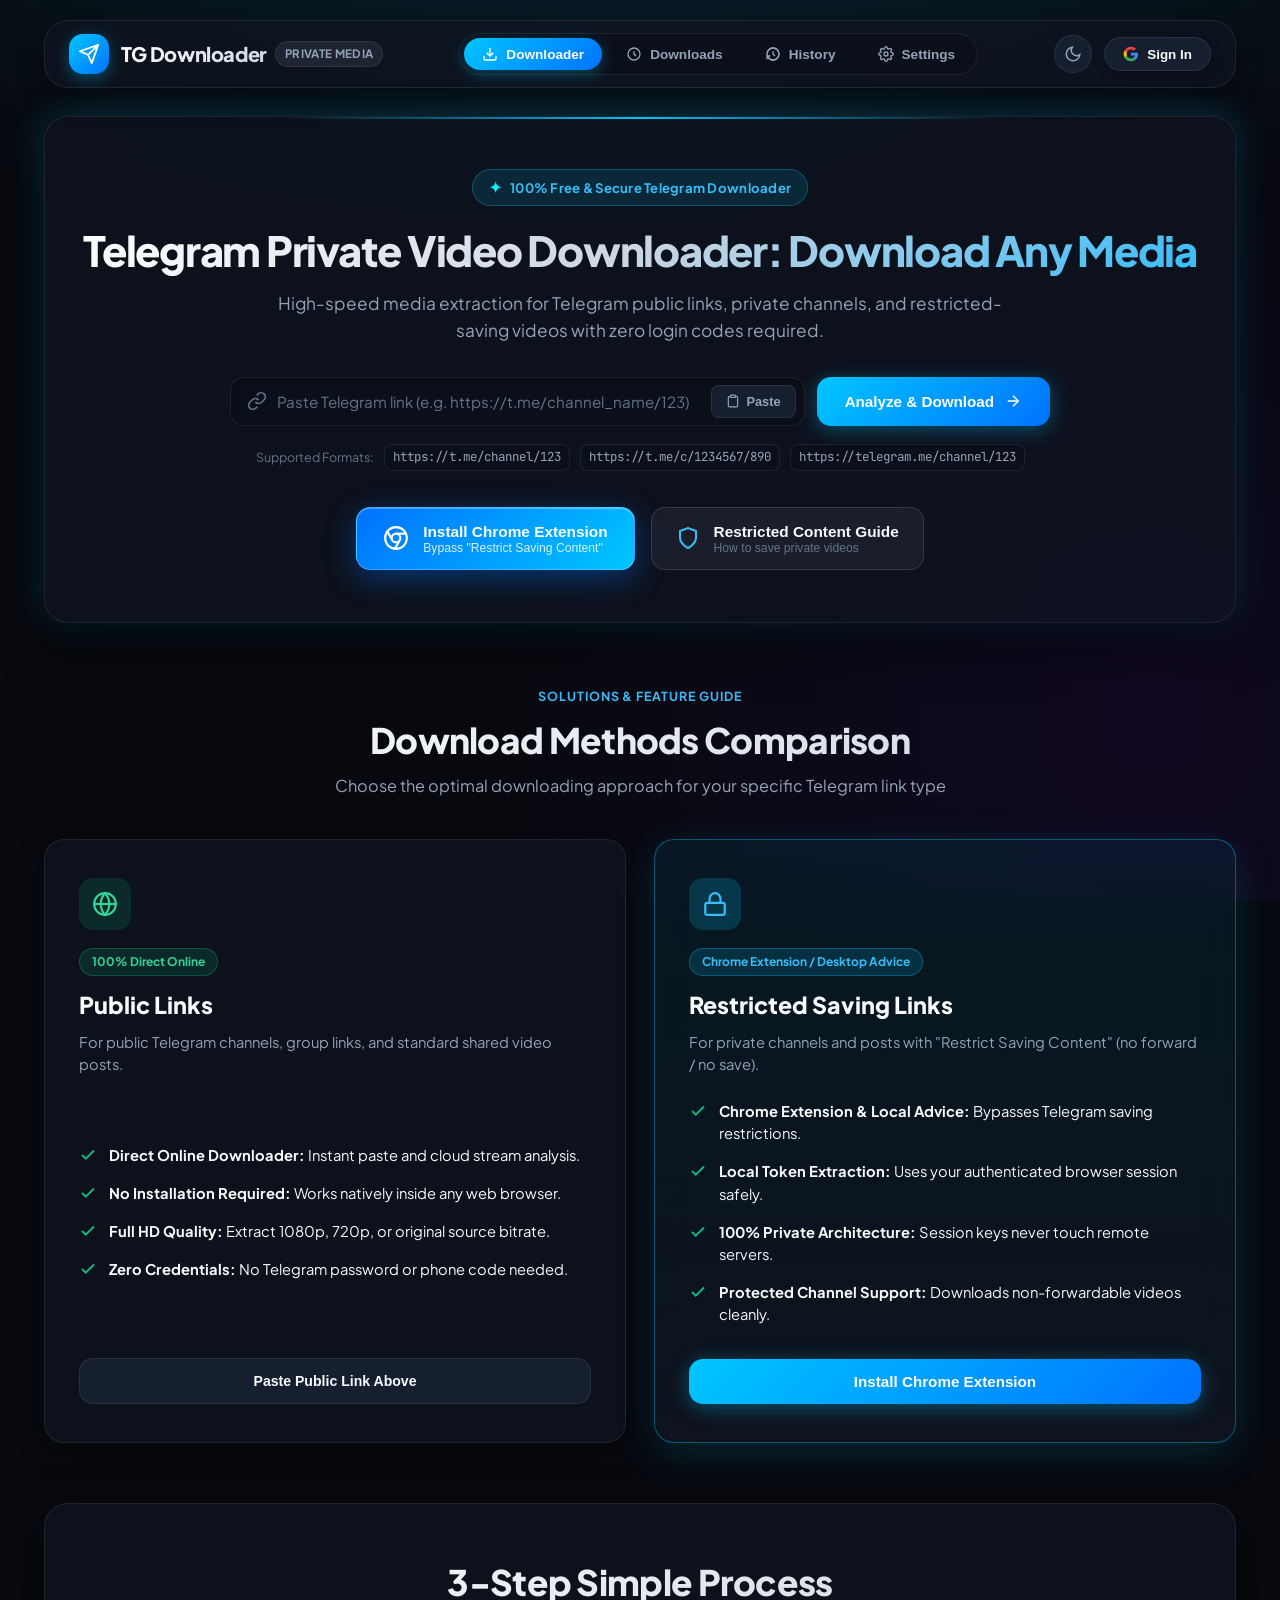
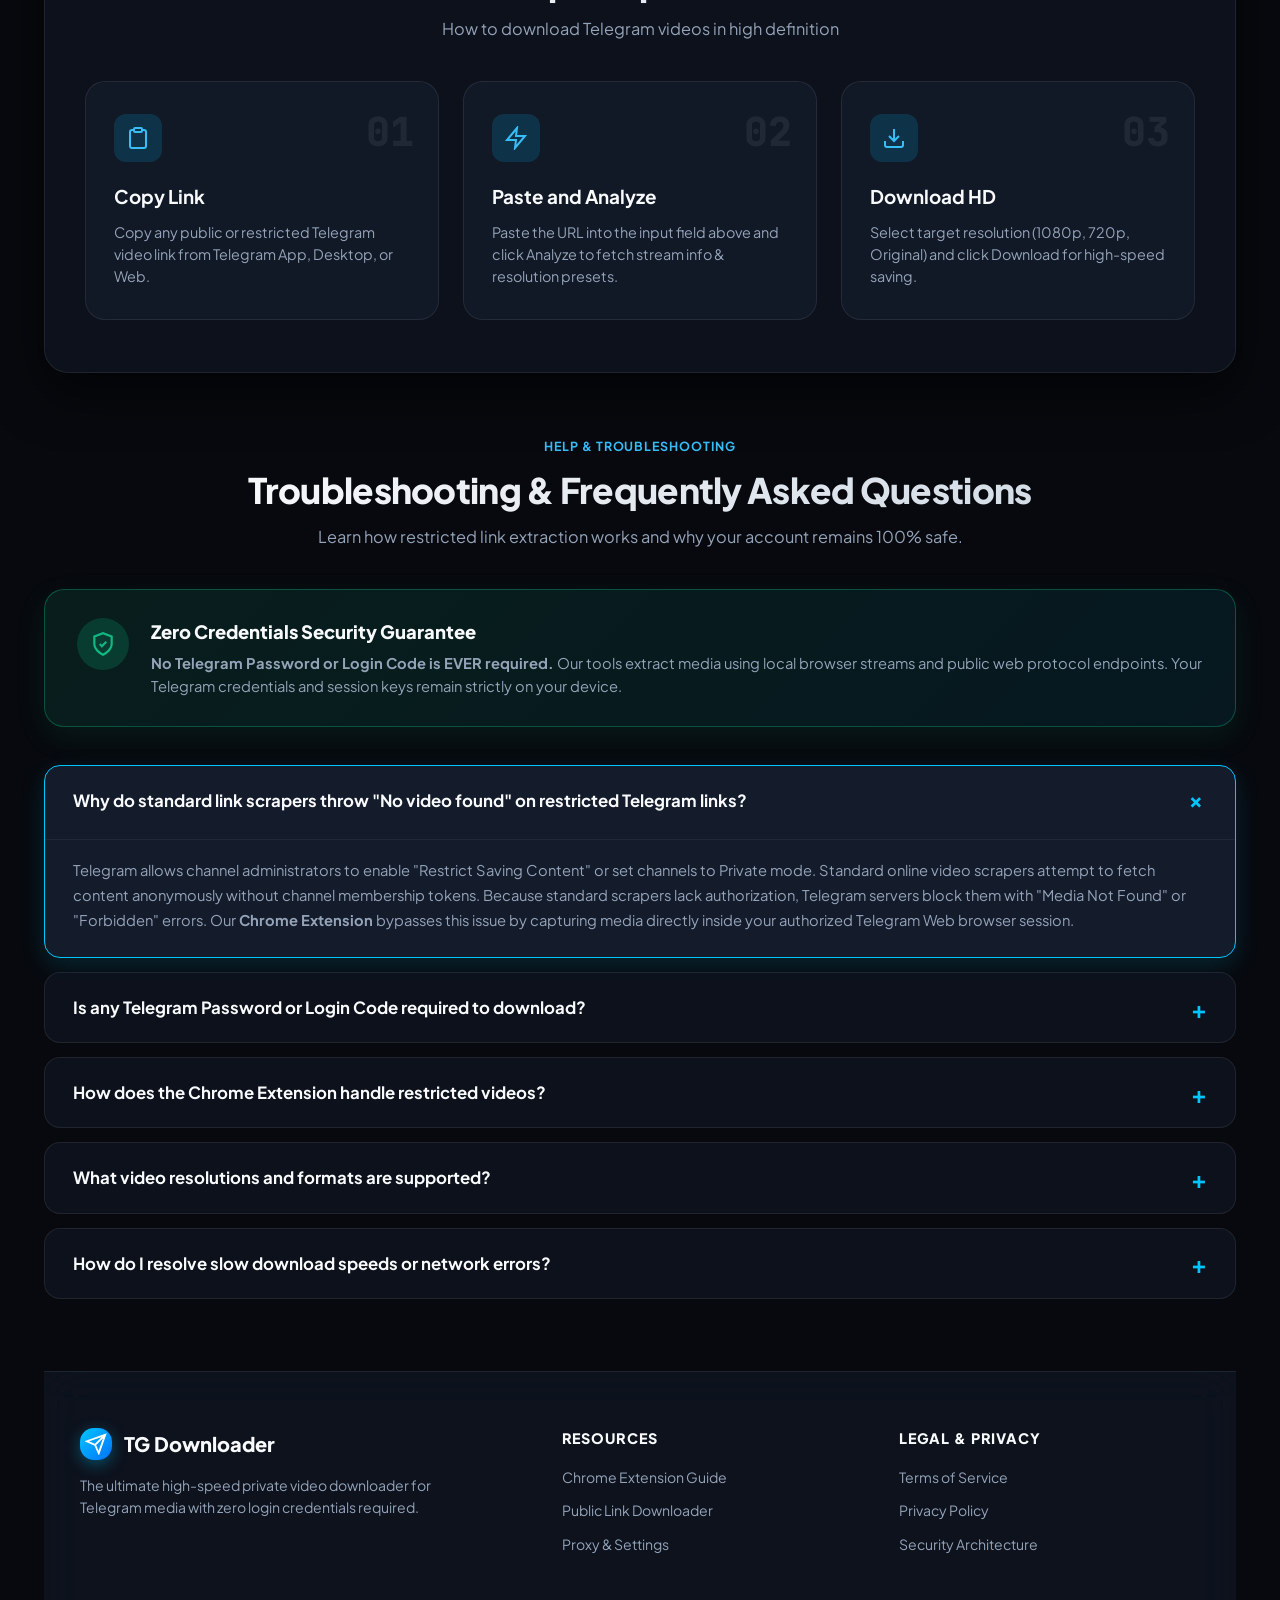
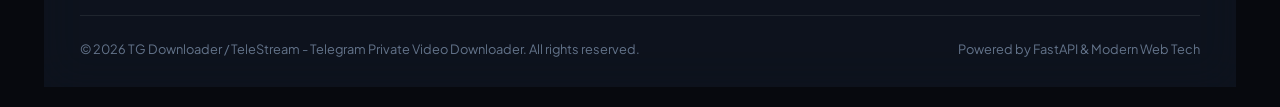
==== commit ed8e642e: "feat: initialize project with frontend UI components and backend scraper structure" ====
--- a/static/index.html
+++ b/static/index.html
@@ -3,99 +3,54 @@
 <head>
     <meta charset="UTF-8">
     <meta name="viewport" content="width=device-width, initial-scale=1.0">
-    <title>TeleStream - Telegram Video Downloader</title>
+    <title>Telegram Private Video Downloader: Download Any Media | TeleStream</title>
+    <meta name="description" content="Download Telegram videos, public media, and restricted saving posts in 1080p HD. 100% Free, Fast & Secure online downloader with Chrome Extension support. Zero login required.">
     <link rel="preconnect" href="https://fonts.googleapis.com">
     <link rel="preconnect" href="https://fonts.gstatic.com" crossorigin>
     <link href="https://fonts.googleapis.com/css2?family=Plus+Jakarta+Sans:wght@400;500;600;700;800&family=JetBrains+Mono:wght@400;500;600&display=swap" rel="stylesheet">
     <link rel="stylesheet" href="/static/css/style.css">
 </head>
 <body>
-    <!-- AUTH SCREEN (Shown when Logged Out) -->
-    <div class="auth-wrapper" id="authScreen" style="display: flex;">
-        <div class="auth-card">
-            <div class="auth-brand">
-                <div class="brand-icon lg">
-                    <svg viewBox="0 0 24 24" fill="none" stroke="currentColor" stroke-width="2">
+
+    <!-- MAIN APPLICATION DASHBOARD & LANDING PAGE -->
+    <div class="app-container" id="appDashboard">
+        <!-- Top Navigation Bar -->
+        <header class="navbar">
+            <div class="brand" onclick="switchTab('downloader')">
+                <div class="brand-icon">
+                    <svg width="22" height="22" viewBox="0 0 24 24" fill="none" stroke="currentColor" stroke-width="2">
                         <path d="M22 2L11 13M22 2l-7 20-4-9-9-4 20-7z" stroke-linecap="round" stroke-linejoin="round"/>
                     </svg>
                 </div>
-                <h2>TeleStream</h2>
-                <p class="auth-subtitle">Telegram Video Downloader</p>
-            </div>
-
-            <div class="auth-body">
-                <div class="auth-desc">Sign in with your Google account to access high-speed video analysis, custom quality selector, and download management.</div>
-                
-                <button type="button" class="btn-google" id="btnGoogleSignIn" onclick="handleGoogleSignIn()">
-                    <svg class="google-icon" viewBox="0 0 24 24">
-                        <path fill="#4285F4" d="M22.56 12.25c0-.78-.07-1.53-.2-2.25H12v4.26h5.92c-.26 1.37-1.04 2.53-2.21 3.31v2.77h3.57c2.08-1.92 3.28-4.74 3.28-8.09z"/>
-                        <path fill="#34A853" d="M12 23c2.97 0 5.46-.98 7.28-2.66l-3.57-2.77c-.98.66-2.23 1.06-3.71 1.06-2.86 0-5.29-1.93-6.16-4.53H2.18v2.84C3.99 20.53 7.7 23 12 23z"/>
-                        <path fill="#FBBC05" d="M5.84 14.09c-.22-.66-.35-1.36-.35-2.09s.13-1.43.35-2.09V7.06H2.18C1.43 8.55 1 10.22 1 12s.43 3.45 1.18 4.94l2.85-2.22.81-.63z"/>
-                        <path fill="#EA4335" d="M12 5.38c1.62 0 3.06.56 4.21 1.64l3.15-3.15C17.45 2.09 14.97 1 12 1 7.7 1 3.99 3.47 2.18 7.06l3.66 2.84c.87-2.6 3.3-4.52 6.16-4.52z"/>
-                    </svg>
-                    <span class="btn-text">Continue with Google</span>
-                    <span class="btn-spinner" id="authSpinner" style="display: none;"></span>
-                </button>
-
-                <div class="auth-error-banner" id="authErrorBanner" style="display: none;"></div>
-
-                <div class="auth-features-list">
-                    <div class="feat-item">
-                        <svg viewBox="0 0 24 24" fill="none" stroke="currentColor" stroke-width="2"><polyline points="20 6 9 17 4 12"/></svg>
-                        <span>Free & Unlimited</span>
-                    </div>
-                    <div class="feat-item">
-                        <svg viewBox="0 0 24 24" fill="none" stroke="currentColor" stroke-width="2"><polyline points="20 6 9 17 4 12"/></svg>
-                        <span>Simple</span>
-                    </div>
-                    <div class="feat-item">
-                        <svg viewBox="0 0 24 24" fill="none" stroke="currentColor" stroke-width="2"><polyline points="20 6 9 17 4 12"/></svg>
-                        <span>Fast & Direct</span>
-                    </div>
-                </div>
-            </div>
-        </div>
-    </div>
-
-    <!-- MAIN APPLICATION DASHBOARD (Shown when Logged In) -->
-    <div class="app-container" id="appDashboard" style="display: none;">
-        <!-- Top Navigation -->
-        <header class="navbar">
-            <div class="brand">
-                <div class="brand-icon">
-                    <svg viewBox="0 0 24 24" fill="none" stroke="currentColor" stroke-width="2">
-                        <path d="M22 2L11 13M22 2l-7 20-4-9-9-4 20-7z" stroke-linecap="round" stroke-linejoin="round"/>
-                    </svg>
-                </div>
                 <div class="brand-text">
-                    <h1>TeleStream</h1>
-                    <span class="badge badge-subtle">Downloader</span>
+                    <h1>TG Downloader</h1>
+                    <span class="badge badge-subtle">Private Media</span>
                 </div>
             </div>
 
             <nav class="nav-tabs">
                 <button class="nav-tab active" id="tabBtnDownloader" onclick="switchTab('downloader')">
-                    <svg viewBox="0 0 24 24" fill="none" stroke="currentColor" stroke-width="2">
+                    <svg width="16" height="16" viewBox="0 0 24 24" fill="none" stroke="currentColor" stroke-width="2">
                         <path d="M21 15v4a2 2 0 0 1-2 2H5a2 2 0 0 1-2-2v-4M7 10l5 5 5-5M12 15V3"/>
                     </svg>
                     <span>Downloader</span>
                 </button>
                 <button class="nav-tab" id="tabBtnQueue" onclick="switchTab('queue')">
-                    <svg viewBox="0 0 24 24" fill="none" stroke="currentColor" stroke-width="2">
+                    <svg width="16" height="16" viewBox="0 0 24 24" fill="none" stroke="currentColor" stroke-width="2">
                         <path d="M12 8v4l3 3m6-3a9 9 0 11-18 0 9 9 0 0118 0z"/>
                     </svg>
                     <span>Downloads</span>
                     <span class="counter-badge" id="activeTasksBadge" style="display: none;">0</span>
                 </button>
                 <button class="nav-tab" id="tabBtnHistory" onclick="switchTab('history')">
-                    <svg viewBox="0 0 24 24" fill="none" stroke="currentColor" stroke-width="2">
+                    <svg width="16" height="16" viewBox="0 0 24 24" fill="none" stroke="currentColor" stroke-width="2">
                         <path d="M12 8v4l3 3m6-3a9 9 0 11-18 0 9 9 0 0118 0z"/>
                         <path d="M3.05 11a9 9 0 1 1 .5 4m-.5 5v-5h5"/>
                     </svg>
                     <span>History</span>
                 </button>
                 <button class="nav-tab" id="tabBtnSettings" onclick="switchTab('settings')">
-                    <svg viewBox="0 0 24 24" fill="none" stroke="currentColor" stroke-width="2">
+                    <svg width="16" height="16" viewBox="0 0 24 24" fill="none" stroke="currentColor" stroke-width="2">
                         <circle cx="12" cy="12" r="3"/>
                         <path d="M19.4 15a1.65 1.65 0 0 0 .33 1.82l.06.06a2 2 0 0 1 0 2.83 2 2 0 0 1-2.83 0l-.06-.06a1.65 1.65 0 0 0-1.82-.33 1.65 1.65 0 0 0-1 1.51V21a2 2 0 0 1-2 2 2 2 0 0 1-2-2v-.09A1.65 1.65 0 0 0 9 19.4a1.65 1.65 0 0 0-1.82.33l-.06.06a2 2 0 0 1-2.83 0 2 2 0 0 1 0-2.83l.06-.06a1.65 1.65 0 0 0 .33-1.82 1.65 1.65 0 0 0-1.51-1H3a2 2 0 0 1-2-2 2 2 0 0 1 2-2h.09A1.65 1.65 0 0 0 4.6 9a1.65 1.65 0 0 0-.33-1.82l-.06-.06a2 2 0 0 1 0-2.83 2 2 0 0 1 2.83 0l.06.06a1.65 1.65 0 0 0 1.82.33H9a1.65 1.65 0 0 0 1-1.51V3a2 2 0 0 1 2-2 2 2 0 0 1 2 2v.09a1.65 1.65 0 0 0 1 1.51 1.65 1.65 0 0 0 1.82-.33l.06-.06a2 2 0 0 1 2.83 0 2 2 0 0 1 0 2.83l-.06.06a1.65 1.65 0 0 0-.33 1.82V9a1.65 1.65 0 0 0 1.51 1H21a2 2 0 0 1 2 2 2 2 0 0 1-2 2h-.09a1.65 1.65 0 0 0-1.51 1z"/>
                     </svg>
@@ -105,7 +60,7 @@
 
             <div class="nav-actions">
                 <button class="icon-btn" id="themeToggleBtn" onclick="toggleTheme()" title="Toggle Dark/Light Mode">
-                    <svg class="sun-icon" viewBox="0 0 24 24" fill="none" stroke="currentColor" stroke-width="2">
+                    <svg class="sun-icon" width="18" height="18" viewBox="0 0 24 24" fill="none" stroke="currentColor" stroke-width="2">
                         <circle cx="12" cy="12" r="5"/>
                         <line x1="12" y1="1" x2="12" y2="3"/>
                         <line x1="12" y1="21" x2="12" y2="23"/>
@@ -116,20 +71,31 @@
                         <line x1="4.22" y1="19.78" x2="5.64" y2="18.36"/>
                         <line x1="18.36" y1="5.64" x2="19.78" y2="4.22"/>
                     </svg>
-                    <svg class="moon-icon" viewBox="0 0 24 24" fill="none" stroke="currentColor" stroke-width="2">
+                    <svg class="moon-icon" width="18" height="18" viewBox="0 0 24 24" fill="none" stroke="currentColor" stroke-width="2">
                         <path d="M21 12.79A9 9 0 1 1 11.21 3 7 7 0 0 0 21 12.79z"/>
                     </svg>
                 </button>
+
+                <!-- Auth / User Profile Button -->
+                <button type="button" class="btn-google-nav" id="navBtnGoogleSignIn" onclick="handleGoogleSignIn()" style="display: flex;">
+                    <svg class="google-icon" width="16" height="16" viewBox="0 0 24 24">
+                        <path fill="#4285F4" d="M22.56 12.25c0-.78-.07-1.53-.2-2.25H12v4.26h5.92c-.26 1.37-1.04 2.53-2.21 3.31v2.77h3.57c2.08-1.92 3.28-4.74 3.28-8.09z"/>
+                        <path fill="#34A853" d="M12 23c2.97 0 5.46-.98 7.28-2.66l-3.57-2.77c-.98.66-2.23 1.06-3.71 1.06-2.86 0-5.29-1.93-6.16-4.53H2.18v2.84C3.99 20.53 7.7 23 12 23z"/>
+                        <path fill="#FBBC05" d="M5.84 14.09c-.22-.66-.35-1.36-.35-2.09s.13-1.43.35-2.09V7.06H2.18C1.43 8.55 1 10.22 1 12s.43 3.45 1.18 4.94l2.85-2.22.81-.63z"/>
+                        <path fill="#EA4335" d="M12 5.38c1.62 0 3.06.56 4.21 1.64l3.15-3.15C17.45 2.09 14.97 1 12 1 7.7 1 3.99 3.47 2.18 7.06l3.66 2.84c.87-2.6 3.3-4.52 6.16-4.52z"/>
+                    </svg>
+                    <span>Sign In</span>
+                </button>
                 
-                <!-- User Profile & Sign Out -->
-                <div class="user-profile-badge" id="userProfileBadge">
+                <!-- Logged In User Profile Chip -->
+                <div class="user-profile-badge" id="userProfileBadge" style="display: none;">
                     <img class="user-avatar" id="userAvatarImg" src="" alt="User">
                     <div class="user-info-text">
                         <span class="user-name" id="userDisplayName">User</span>
                         <span class="user-email" id="userEmailText">user@gmail.com</span>
                     </div>
                     <button class="btn-signout" onclick="handleSignOut()" title="Sign Out">
-                        <svg viewBox="0 0 24 24" fill="none" stroke="currentColor" stroke-width="2">
+                        <svg width="16" height="16" viewBox="0 0 24 24" fill="none" stroke="currentColor" stroke-width="2">
                             <path d="M9 21H5a2 2 0 0 1-2-2V5a2 2 0 0 1 2-2h4"/>
                             <polyline points="16 17 21 12 16 7"/>
                             <line x1="21" y1="12" x2="9" y2="12"/>
@@ -141,17 +107,24 @@
 
         <!-- Main Content Area -->
         <main class="main-content">
-            <!-- TAB 1: DOWNLOADER -->
+            <!-- TAB 1: DOWNLOADER (HERO & LANDING PAGE) -->
             <section class="tab-pane active" id="paneDownloader">
-                <div class="hero-card">
+                <!-- HERO SECTION -->
+                <div class="hero-card" id="heroSection">
+                    <div class="hero-pill-badge">
+                        <span class="sparkle">✦</span>
+                        <span>100% Free & Secure Telegram Downloader</span>
+                    </div>
+
                     <div class="hero-header">
-                        <h2>Download Public Telegram Videos</h2>
-                        <p>Paste a public channel message link to analyze, customize quality, and download in full speed.</p>
-                    </div>
-
+                        <h1 class="hero-title">Telegram Private Video Downloader: Download Any Media</h1>
+                        <p class="hero-subtitle">High-speed media extraction for Telegram public links, private channels, and restricted-saving videos with zero login codes required.</p>
+                    </div>
+
+                    <!-- Main Input Form for Telegram URLs -->
                     <form class="url-input-form" onsubmit="event.preventDefault(); handleAnalyze();">
                         <div class="input-wrapper">
-                            <svg class="input-icon" viewBox="0 0 24 24" fill="none" stroke="currentColor" stroke-width="2">
+                            <svg class="input-icon" width="20" height="20" viewBox="0 0 24 24" fill="none" stroke="currentColor" stroke-width="2">
                                 <path d="M10 13a5 5 0 0 0 7.54.54l3-3a5 5 0 0 0-7.07-7.07l-1.72 1.71"/>
                                 <path d="M14 11a5 5 0 0 0-7.54-.54l-3 3a5 5 0 0 0 7.07 7.07l1.71-1.71"/>
                             </svg>
@@ -163,7 +136,7 @@
                                 spellcheck="false"
                             >
                             <button type="button" class="btn-paste" onclick="pasteFromClipboard()" title="Paste from clipboard">
-                                <svg viewBox="0 0 24 24" fill="none" stroke="currentColor" stroke-width="2">
+                                <svg width="14" height="14" viewBox="0 0 24 24" fill="none" stroke="currentColor" stroke-width="2">
                                     <path d="M16 4h2a2 2 0 0 1 2 2v14a2 2 0 0 1-2 2H6a2 2 0 0 1-2-2V6a2 2 0 0 1 2-2h2"/>
                                     <rect x="8" y="2" width="8" height="4" rx="1" ry="1"/>
                                 </svg>
@@ -171,19 +144,19 @@
                             </button>
                         </div>
                         <button type="submit" class="btn-primary btn-analyze" id="btnAnalyze">
-                            <span class="btn-text">Analyze Video</span>
-                            <span class="btn-spinner" style="display: none;"></span>
-                            <svg class="btn-arrow" viewBox="0 0 24 24" fill="none" stroke="currentColor" stroke-width="2">
+                            <span class="btn-text">Analyze & Download</span>
+                            <span class="btn-spinner" id="btnAnalyzeSpinner" style="display: none;"></span>
+                            <svg class="btn-arrow" width="18" height="18" viewBox="0 0 24 24" fill="none" stroke="currentColor" stroke-width="2">
                                 <line x1="5" y1="12" x2="19" y2="12"/>
                                 <polyline points="12 5 19 12 12 19"/>
                             </svg>
                         </button>
                     </form>
 
-                    <!-- Alert message container -->
+                    <!-- Alert Container -->
                     <div class="alert-container" id="alertContainer" style="display: none;">
                         <div class="alert-icon">
-                            <svg viewBox="0 0 24 24" fill="none" stroke="currentColor" stroke-width="2">
+                            <svg width="20" height="20" viewBox="0 0 24 24" fill="none" stroke="currentColor" stroke-width="2">
                                 <circle cx="12" cy="12" r="10"/>
                                 <line x1="12" y1="8" x2="12" y2="12"/>
                                 <line x1="12" y1="16" x2="12.01" y2="16"/>
@@ -195,10 +168,36 @@
 
                     <!-- Supported Format hint -->
                     <div class="url-hints">
-                        <span>Supported:</span>
+                        <span>Supported Formats:</span>
                         <code>https://t.me/channel/123</code>
-                        <code>https://t.me/channel/123?single</code>
+                        <code>https://t.me/c/1234567/890</code>
                         <code>https://telegram.me/channel/123</code>
+                    </div>
+
+                    <!-- PROMINENT CTA BUTTONS FOR EXTENSION & RESTRICTED MEDIA -->
+                    <div class="hero-cta-group">
+                        <button class="btn-cta-chrome" onclick="openModal('extensionModal')">
+                            <svg width="24" height="24" viewBox="0 0 24 24" fill="none" stroke="currentColor" stroke-width="2">
+                                <circle cx="12" cy="12" r="10"/>
+                                <circle cx="12" cy="12" r="4"/>
+                                <line x1="21.17" y1="8" x2="12" y2="8"/>
+                                <line x1="3.95" y1="6.06" x2="8.54" y2="14"/>
+                                <line x1="10.88" y1="21.94" x2="15.46" y2="14"/>
+                            </svg>
+                            <div class="cta-btn-text">
+                                <span class="cta-title">Install Chrome Extension</span>
+                                <span class="cta-subtitle">Bypass "Restrict Saving Content"</span>
+                            </div>
+                        </button>
+                        <button class="btn-cta-secondary" onclick="openModal('extensionModal')">
+                            <svg width="24" height="24" viewBox="0 0 24 24" fill="none" stroke="currentColor" stroke-width="2">
+                                <path d="M12 22s8-4 8-10V5l-8-3-8 3v7c0 6 8 10 8 10z"/>
+                            </svg>
+                            <div class="cta-btn-text">
+                                <span class="cta-title">Restricted Content Guide</span>
+                                <span class="cta-subtitle">How to save private videos</span>
+                            </div>
+                        </button>
                     </div>
                 </div>
 
@@ -210,7 +209,7 @@
                             <span>Video Ready for Download</span>
                         </div>
                         <button class="btn-ghost btn-sm" onclick="resetDownloader()">
-                            <svg viewBox="0 0 24 24" fill="none" stroke="currentColor" stroke-width="2">
+                            <svg width="16" height="16" viewBox="0 0 24 24" fill="none" stroke="currentColor" stroke-width="2">
                                 <path d="M18 6L6 18M6 6l12 12"/>
                             </svg>
                             <span>Clear</span>
@@ -224,7 +223,7 @@
                                 <img id="videoThumbImg" src="" alt="Video Preview" onerror="handleThumbError(this)">
                                 <div class="duration-tag" id="videoDurationTag">00:00</div>
                                 <div class="play-overlay" onclick="togglePlayPreview()">
-                                    <svg viewBox="0 0 24 24" fill="currentColor">
+                                    <svg width="20" height="20" viewBox="0 0 24 24" fill="currentColor">
                                         <polygon points="5 3 19 12 5 21 5 3"/>
                                     </svg>
                                 </div>
@@ -237,15 +236,15 @@
                             <h3 class="video-title" id="videoTitle">Telegram Video Title</h3>
                             <div class="video-meta-chips">
                                 <span class="chip" id="chipResolution">
-                                    <svg viewBox="0 0 24 24" fill="none" stroke="currentColor" stroke-width="2"><rect x="2" y="3" width="20" height="14" rx="2" ry="2"/><line x1="8" y1="21" x2="16" y2="21"/><line x1="12" y1="17" x2="12" y2="21"/></svg>
+                                    <svg width="14" height="14" viewBox="0 0 24 24" fill="none" stroke="currentColor" stroke-width="2"><rect x="2" y="3" width="20" height="14" rx="2" ry="2"/><line x1="8" y1="21" x2="16" y2="21"/><line x1="12" y1="17" x2="12" y2="21"/></svg>
                                     <span id="metaResText">1920 × 1080</span>
                                 </span>
                                 <span class="chip" id="chipDuration">
-                                    <svg viewBox="0 0 24 24" fill="none" stroke="currentColor" stroke-width="2"><circle cx="12" cy="12" r="10"/><polyline points="12 6 12 12 16 14"/></svg>
+                                    <svg width="14" height="14" viewBox="0 0 24 24" fill="none" stroke="currentColor" stroke-width="2"><circle cx="12" cy="12" r="10"/><polyline points="12 6 12 12 16 14"/></svg>
                                     <span id="metaDurationText">02:34</span>
                                 </span>
                                 <span class="chip" id="chipSize">
-                                    <svg viewBox="0 0 24 24" fill="none" stroke="currentColor" stroke-width="2"><path d="M21 15v4a2 2 0 0 1-2 2H5a2 2 0 0 1-2-2v-4M7 10l5 5 5-5M12 15V3"/></svg>
+                                    <svg width="14" height="14" viewBox="0 0 24 24" fill="none" stroke="currentColor" stroke-width="2"><path d="M21 15v4a2 2 0 0 1-2 2H5a2 2 0 0 1-2-2v-4M7 10l5 5 5-5M12 15V3"/></svg>
                                     <span id="metaSizeText">86 MB</span>
                                 </span>
                                 <span class="chip" id="chipFormat">
@@ -271,7 +270,7 @@
                                     <span class="sub-label" id="presetSummaryText">Direct original stream (Fastest)</span>
                                 </label>
                                 <div class="preset-options" id="presetSelectorGroup">
-                                    <button class="preset-btn active" data-preset="best" onclick="selectPreset('best')">
+                                    <button type="button" class="preset-btn active" data-preset="best" onclick="selectPreset('best')">
                                         <div class="preset-head">
                                             <span class="preset-name">Best Quality</span>
                                             <span class="preset-badge">Default</span>
@@ -280,7 +279,7 @@
                                         <div class="preset-est" id="estSizeBest">Est. ~85% size</div>
                                     </button>
 
-                                    <button class="preset-btn" data-preset="balanced" onclick="selectPreset('balanced')">
+                                    <button type="button" class="preset-btn" data-preset="balanced" onclick="selectPreset('balanced')">
                                         <div class="preset-head">
                                             <span class="preset-name">Balanced</span>
                                             <span class="preset-badge">Recommended</span>
@@ -289,7 +288,7 @@
                                         <div class="preset-est" id="estSizeBalanced">Est. ~55% size</div>
                                     </button>
 
-                                    <button class="preset-btn" data-preset="smallest" onclick="selectPreset('smallest')">
+                                    <button type="button" class="preset-btn" data-preset="smallest" onclick="selectPreset('smallest')">
                                         <div class="preset-head">
                                             <span class="preset-name">Smallest Size</span>
                                             <span class="preset-badge">Compact</span>
@@ -302,8 +301,8 @@
 
                             <!-- Advanced Settings Accordion -->
                             <div class="advanced-section">
-                                <button class="btn-accordion" onclick="toggleAdvancedSettings()">
-                                    <svg viewBox="0 0 24 24" fill="none" stroke="currentColor" stroke-width="2">
+                                <button type="button" class="btn-accordion" onclick="toggleAdvancedSettings()">
+                                    <svg width="16" height="16" viewBox="0 0 24 24" fill="none" stroke="currentColor" stroke-width="2">
                                         <path d="M12 15l-5-5h10l-5 5z"/>
                                     </svg>
                                     <span>Advanced Encoding Options</span>
@@ -342,8 +341,8 @@
 
                             <!-- Action Button -->
                             <div class="download-action-bar">
-                                <button class="btn-primary btn-lg" id="btnStartDownload" onclick="startDownload()">
-                                    <svg viewBox="0 0 24 24" fill="none" stroke="currentColor" stroke-width="2">
+                                <button type="button" class="btn-primary btn-lg" id="btnStartDownload" onclick="startDownload()">
+                                    <svg width="20" height="20" viewBox="0 0 24 24" fill="none" stroke="currentColor" stroke-width="2">
                                         <path d="M21 15v4a2 2 0 0 1-2 2H5a2 2 0 0 1-2-2v-4M7 10l5 5 5-5M12 15V3"/>
                                     </svg>
                                     <span>Download Video</span>
@@ -352,6 +351,210 @@
                         </div>
                     </div>
                 </div>
+
+                <!-- SOLUTIONS & FEATURE GUIDE SECTION -->
+                <section class="landing-section" id="solutionsSection">
+                    <div class="section-header center">
+                        <span class="section-badge">Solutions & Feature Guide</span>
+                        <h2>Download Methods Comparison</h2>
+                        <p>Choose the optimal downloading approach for your specific Telegram link type</p>
+                    </div>
+
+                    <div class="comparison-grid">
+                        <!-- Public Links Card -->
+                        <div class="comparison-card">
+                            <div class="comp-card-header">
+                                <div class="comp-icon public-icon">
+                                    <svg width="24" height="24" viewBox="0 0 24 24" fill="none" stroke="currentColor" stroke-width="2">
+                                        <circle cx="12" cy="12" r="10"/>
+                                        <line x1="2" y1="12" x2="22" y2="12"/>
+                                        <path d="M12 2a15.3 15.3 0 0 1 4 10 15.3 15.3 0 0 1-4 10 15.3 15.3 0 0 1-4-10 15.3 15.3 0 0 1 4-10z"/>
+                                    </svg>
+                                </div>
+                                <span class="comp-tag tag-online">100% Direct Online</span>
+                                <h3>Public Links</h3>
+                                <p class="comp-desc">For public Telegram channels, group links, and standard shared video posts.</p>
+                            </div>
+                            <ul class="comp-feature-list">
+                                <li>
+                                    <svg width="18" height="18" class="check-icon" viewBox="0 0 24 24" fill="none" stroke="currentColor" stroke-width="2.5"><polyline points="20 6 9 17 4 12"/></svg>
+                                    <span><strong>Direct Online Downloader:</strong> Instant paste and cloud stream analysis.</span>
+                                </li>
+                                <li>
+                                    <svg width="18" height="18" class="check-icon" viewBox="0 0 24 24" fill="none" stroke="currentColor" stroke-width="2.5"><polyline points="20 6 9 17 4 12"/></svg>
+                                    <span><strong>No Installation Required:</strong> Works natively inside any web browser.</span>
+                                </li>
+                                <li>
+                                    <svg width="18" height="18" class="check-icon" viewBox="0 0 24 24" fill="none" stroke="currentColor" stroke-width="2.5"><polyline points="20 6 9 17 4 12"/></svg>
+                                    <span><strong>Full HD Quality:</strong> Extract 1080p, 720p, or original source bitrate.</span>
+                                </li>
+                                <li>
+                                    <svg width="18" height="18" class="check-icon" viewBox="0 0 24 24" fill="none" stroke="currentColor" stroke-width="2.5"><polyline points="20 6 9 17 4 12"/></svg>
+                                    <span><strong>Zero Credentials:</strong> No Telegram password or phone code needed.</span>
+                                </li>
+                            </ul>
+                            <button class="btn-secondary btn-full" onclick="scrollToInput()">
+                                <span>Paste Public Link Above</span>
+                            </button>
+                        </div>
+
+                        <!-- Restricted Saving Links Card -->
+                        <div class="comparison-card featured">
+                            <div class="comp-card-header">
+                                <div class="comp-icon restricted-icon">
+                                    <svg width="24" height="24" viewBox="0 0 24 24" fill="none" stroke="currentColor" stroke-width="2">
+                                        <rect x="3" y="11" width="18" height="11" rx="2" ry="2"/>
+                                        <path d="M7 11V7a5 5 0 0 1 10 0v4"/>
+                                    </svg>
+                                </div>
+                                <span class="comp-tag tag-extension">Chrome Extension / Desktop Advice</span>
+                                <h3>Restricted Saving Links</h3>
+                                <p class="comp-desc">For private channels and posts with "Restrict Saving Content" (no forward / no save).</p>
+                            </div>
+                            <ul class="comp-feature-list">
+                                <li>
+                                    <svg width="18" height="18" class="check-icon" viewBox="0 0 24 24" fill="none" stroke="currentColor" stroke-width="2.5"><polyline points="20 6 9 17 4 12"/></svg>
+                                    <span><strong>Chrome Extension & Local Advice:</strong> Bypasses Telegram saving restrictions.</span>
+                                </li>
+                                <li>
+                                    <svg width="18" height="18" class="check-icon" viewBox="0 0 24 24" fill="none" stroke="currentColor" stroke-width="2.5"><polyline points="20 6 9 17 4 12"/></svg>
+                                    <span><strong>Local Token Extraction:</strong> Uses your authenticated browser session safely.</span>
+                                </li>
+                                <li>
+                                    <svg width="18" height="18" class="check-icon" viewBox="0 0 24 24" fill="none" stroke="currentColor" stroke-width="2.5"><polyline points="20 6 9 17 4 12"/></svg>
+                                    <span><strong>100% Private Architecture:</strong> Session keys never touch remote servers.</span>
+                                </li>
+                                <li>
+                                    <svg width="18" height="18" class="check-icon" viewBox="0 0 24 24" fill="none" stroke="currentColor" stroke-width="2.5"><polyline points="20 6 9 17 4 12"/></svg>
+                                    <span><strong>Protected Channel Support:</strong> Downloads non-forwardable videos cleanly.</span>
+                                </li>
+                            </ul>
+                            <button class="btn-primary btn-full" onclick="openModal('extensionModal')">
+                                <span>Install Chrome Extension</span>
+                            </button>
+                        </div>
+                    </div>
+
+                    <!-- 3-STEP VISUAL PROCESS -->
+                    <div class="process-wrapper">
+                        <div class="section-header center">
+                            <h2>3-Step Simple Process</h2>
+                            <p>How to download Telegram videos in high definition</p>
+                        </div>
+
+                        <div class="process-grid">
+                            <div class="step-card">
+                                <div class="step-number">01</div>
+                                <div class="step-icon">
+                                    <svg width="24" height="24" viewBox="0 0 24 24" fill="none" stroke="currentColor" stroke-width="2">
+                                        <path d="M16 4h2a2 2 0 0 1 2 2v14a2 2 0 0 1-2 2H6a2 2 0 0 1-2-2V6a2 2 0 0 1 2-2h2"/>
+                                        <rect x="8" y="2" width="8" height="4" rx="1" ry="1"/>
+                                    </svg>
+                                </div>
+                                <h4>Copy Link</h4>
+                                <p>Copy any public or restricted Telegram video link from Telegram App, Desktop, or Web.</p>
+                            </div>
+
+                            <div class="step-card">
+                                <div class="step-number">02</div>
+                                <div class="step-icon">
+                                    <svg width="24" height="24" viewBox="0 0 24 24" fill="none" stroke="currentColor" stroke-width="2">
+                                        <polygon points="13 2 3 14 12 14 11 22 21 10 12 10 13 2"/>
+                                    </svg>
+                                </div>
+                                <h4>Paste and Analyze</h4>
+                                <p>Paste the URL into the input field above and click Analyze to fetch stream info & resolution presets.</p>
+                            </div>
+
+                            <div class="step-card">
+                                <div class="step-number">03</div>
+                                <div class="step-icon">
+                                    <svg width="24" height="24" viewBox="0 0 24 24" fill="none" stroke="currentColor" stroke-width="2">
+                                        <path d="M21 15v4a2 2 0 0 1-2 2H5a2 2 0 0 1-2-2v-4M7 10l5 5 5-5M12 15V3"/>
+                                    </svg>
+                                </div>
+                                <h4>Download HD</h4>
+                                <p>Select target resolution (1080p, 720p, Original) and click Download for high-speed saving.</p>
+                            </div>
+                        </div>
+                    </div>
+                </section>
+
+                <!-- TROUBLESHOOTING & FAQ ACCORDION SECTION -->
+                <section class="landing-section" id="faqSection">
+                    <div class="section-header center">
+                        <span class="section-badge">Help & Troubleshooting</span>
+                        <h2>Troubleshooting & Frequently Asked Questions</h2>
+                        <p>Learn how restricted link extraction works and why your account remains 100% safe.</p>
+                    </div>
+
+                    <!-- Highlight Security Banner -->
+                    <div class="security-banner">
+                        <div class="sec-banner-icon">
+                            <svg width="26" height="26" viewBox="0 0 24 24" fill="none" stroke="currentColor" stroke-width="2">
+                                <path d="M12 22s8-4 8-10V5l-8-3-8 3v7c0 6 8 10 8 10z"/>
+                                <path d="M9 12l2 2 4-4"/>
+                            </svg>
+                        </div>
+                        <div class="sec-banner-text">
+                            <h4>Zero Credentials Security Guarantee</h4>
+                            <p><strong>No Telegram Password or Login Code is EVER required.</strong> Our tools extract media using local browser streams and public web protocol endpoints. Your Telegram credentials and session keys remain strictly on your device.</p>
+                        </div>
+                    </div>
+
+                    <!-- FAQ Accordion Container -->
+                    <div class="faq-accordion">
+                        <div class="faq-item active" onclick="toggleFaq(this)">
+                            <div class="faq-question">
+                                <h3>Why do standard link scrapers throw "No video found" on restricted Telegram links?</h3>
+                                <span class="faq-icon">+</span>
+                            </div>
+                            <div class="faq-answer">
+                                <p>Telegram allows channel administrators to enable "Restrict Saving Content" or set channels to Private mode. Standard online video scrapers attempt to fetch content anonymously without channel membership tokens. Because standard scrapers lack authorization, Telegram servers block them with "Media Not Found" or "Forbidden" errors. Our <strong>Chrome Extension</strong> bypasses this issue by capturing media directly inside your authorized Telegram Web browser session.</p>
+                            </div>
+                        </div>
+
+                        <div class="faq-item" onclick="toggleFaq(this)">
+                            <div class="faq-question">
+                                <h3>Is any Telegram Password or Login Code required to download?</h3>
+                                <span class="faq-icon">+</span>
+                            </div>
+                            <div class="faq-answer">
+                                <p><strong>Absolutely NOT.</strong> We will never ask you for your Telegram password, phone number, SMS verification code, or 2FA password. Public media is fetched via direct cloud analysis, and restricted media is saved locally through our Chrome Extension without transferring account credentials to external servers.</p>
+                            </div>
+                        </div>
+
+                        <div class="faq-item" onclick="toggleFaq(this)">
+                            <div class="faq-question">
+                                <h3>How does the Chrome Extension handle restricted videos?</h3>
+                                <span class="faq-icon">+</span>
+                            </div>
+                            <div class="faq-answer">
+                                <p>When you open Telegram Web (`web.telegram.org`) in your browser while logged into your Telegram account, the Telegram Web app loads video stream chunks into browser memory. Our Chrome Extension hooks into these media buffers to compile and save the complete MP4 file directly to your local downloads folder, even if the channel owner disabled forwarding and saving.</p>
+                            </div>
+                        </div>
+
+                        <div class="faq-item" onclick="toggleFaq(this)">
+                            <div class="faq-question">
+                                <h3>What video resolutions and formats are supported?</h3>
+                                <span class="faq-icon">+</span>
+                            </div>
+                            <div class="faq-answer">
+                                <p>We support source resolution up to 4K, 1080p Full HD, 720p HD, and 480p SD. Downloaded videos are exported as MP4 or MKV container files. You can also select smart H.264 compression presets (Best Quality, Balanced, Smallest Size) to save storage space while preserving visual fidelity.</p>
+                            </div>
+                        </div>
+
+                        <div class="faq-item" onclick="toggleFaq(this)">
+                            <div class="faq-question">
+                                <h3>How do I resolve slow download speeds or network errors?</h3>
+                                <span class="faq-icon">+</span>
+                            </div>
+                            <div class="faq-answer">
+                                <p>If your ISP or network blocks direct access to Telegram media servers, go to the <strong>Settings</strong> tab in TG Downloader to add a custom SOCKS5 or HTTP proxy URL (`socks5://127.0.0.1:1080`). Alternatively, turn on a system VPN (such as Cloudflare WARP or ProtonVPN) for maximum speed.</p>
+                            </div>
+                        </div>
+                    </div>
+                </section>
             </section>
 
             <!-- TAB 2: ACTIVE DOWNLOADS & QUEUE -->
@@ -363,7 +566,7 @@
                     </div>
                     <div class="pane-header-actions">
                         <button class="btn-secondary" onclick="openDownloadFolder()">
-                            <svg viewBox="0 0 24 24" fill="none" stroke="currentColor" stroke-width="2">
+                            <svg width="18" height="18" viewBox="0 0 24 24" fill="none" stroke="currentColor" stroke-width="2">
                                 <path d="M22 19a2 2 0 0 1-2 2H4a2 2 0 0 1-2-2V5a2 2 0 0 1 2-2h5l2 3h9a2 2 0 0 1 2 2z"/>
                             </svg>
                             <span>Open Downloads Folder</span>
@@ -378,7 +581,7 @@
                 <!-- Empty queue state -->
                 <div class="empty-state" id="emptyQueueState">
                     <div class="empty-icon">
-                        <svg viewBox="0 0 24 24" fill="none" stroke="currentColor" stroke-width="1.5">
+                        <svg width="32" height="32" viewBox="0 0 24 24" fill="none" stroke="currentColor" stroke-width="1.5">
                             <path d="M21 15v4a2 2 0 0 1-2 2H5a2 2 0 0 1-2-2v-4M7 10l5 5 5-5M12 15V3"/>
                         </svg>
                     </div>
@@ -397,7 +600,7 @@
                     </div>
                     <div class="pane-header-actions">
                         <button class="btn-danger-ghost" id="btnClearHistory" onclick="clearHistory()">
-                            <svg viewBox="0 0 24 24" fill="none" stroke="currentColor" stroke-width="2">
+                            <svg width="16" height="16" viewBox="0 0 24 24" fill="none" stroke="currentColor" stroke-width="2">
                                 <polyline points="3 6 5 6 21 6"/>
                                 <path d="M19 6v14a2 2 0 0 1-2 2H7a2 2 0 0 1-2-2V6m3 0V4a2 2 0 0 1 2-2h4a2 2 0 0 1 2 2v2"/>
                             </svg>
@@ -426,7 +629,7 @@
 
                 <div class="empty-state" id="emptyHistoryState" style="display: none;">
                     <div class="empty-icon">
-                        <svg viewBox="0 0 24 24" fill="none" stroke="currentColor" stroke-width="1.5">
+                        <svg width="32" height="32" viewBox="0 0 24 24" fill="none" stroke="currentColor" stroke-width="1.5">
                             <path d="M12 8v4l3 3m6-3a9 9 0 11-18 0 9 9 0 0118 0z"/>
                         </svg>
                     </div>
@@ -453,13 +656,19 @@
                             <div class="input-with-button">
                                 <input type="text" id="settingDownloadDir" placeholder="C:\Users\...\Downloads">
                                 <button type="button" class="btn-secondary" onclick="openDownloadFolder()">
-                                    <svg viewBox="0 0 24 24" fill="none" stroke="currentColor" stroke-width="2">
+                                    <svg width="18" height="18" viewBox="0 0 24 24" fill="none" stroke="currentColor" stroke-width="2">
                                         <path d="M22 19a2 2 0 0 1-2 2H4a2 2 0 0 1-2-2V5a2 2 0 0 1 2-2h5l2 3h9a2 2 0 0 1 2 2z"/>
                                     </svg>
                                     <span>Open</span>
                                 </button>
                             </div>
                             <small class="help-text">Videos are automatically saved here with sanitized filenames.</small>
+                        </div>
+
+                        <div class="form-control" style="margin-top: 14px;">
+                            <label>Proxy / SOCKS5 (Optional if Telegram is blocked by ISP)</label>
+                            <input type="text" id="settingProxy" placeholder="e.g. http://127.0.0.1:1080 or socks5://127.0.0.1:1080">
+                            <small class="help-text">Leave blank if using a system VPN (WARP, Proton, etc.).</small>
                         </div>
                     </div>
 
@@ -520,7 +729,7 @@
 
                 <div class="settings-footer">
                     <button class="btn-primary" onclick="saveSettings()">
-                        <svg viewBox="0 0 24 24" fill="none" stroke="currentColor" stroke-width="2">
+                        <svg width="18" height="18" viewBox="0 0 24 24" fill="none" stroke="currentColor" stroke-width="2">
                             <path d="M19 21H5a2 2 0 0 1-2-2V5a2 2 0 0 1 2-2h11l5 5v11a2 2 0 0 1-2 2z"/>
                             <polyline points="17 21 17 13 7 13 7 21"/>
                             <polyline points="7 3 7 8 15 8"/>
@@ -530,12 +739,150 @@
                 </div>
             </section>
         </main>
+
+        <!-- FOOTER & RESOURCES -->
+        <footer class="footer">
+            <div class="footer-container">
+                <div class="footer-brand">
+                    <div class="brand">
+                        <div class="brand-icon sm">
+                            <svg width="18" height="18" viewBox="0 0 24 24" fill="none" stroke="currentColor" stroke-width="2">
+                                <path d="M22 2L11 13M22 2l-7 20-4-9-9-4 20-7z"/>
+                            </svg>
+                        </div>
+                        <span class="footer-brand-title">TG Downloader</span>
+                    </div>
+                    <p class="footer-desc">The ultimate high-speed private video downloader for Telegram media with zero login credentials required.</p>
+                </div>
+
+                <div class="footer-links-group">
+                    <div class="footer-col">
+                        <h4>Resources</h4>
+                        <a href="javascript:void(0)" onclick="openModal('extensionModal')">Chrome Extension Guide</a>
+                        <a href="javascript:void(0)" onclick="scrollToInput()">Public Link Downloader</a>
+                        <a href="javascript:void(0)" onclick="switchTab('settings')">Proxy & Settings</a>
+                    </div>
+                    <div class="footer-col">
+                        <h4>Legal & Privacy</h4>
+                        <a href="javascript:void(0)" onclick="openModal('termsModal')">Terms of Service</a>
+                        <a href="javascript:void(0)" onclick="openModal('privacyModal')">Privacy Policy</a>
+                        <a href="javascript:void(0)" onclick="openModal('extensionModal')">Security Architecture</a>
+                    </div>
+                </div>
+            </div>
+            <div class="footer-bottom">
+                <span>© 2026 TG Downloader / TeleStream - Telegram Private Video Downloader. All rights reserved.</span>
+                <span class="footer-tech">Powered by FastAPI & Modern Web Tech</span>
+            </div>
+        </footer>
+    </div>
+
+    <!-- CHROME EXTENSION TUTORIAL MODAL -->
+    <div class="modal-overlay" id="extensionModal" style="display: none;">
+        <div class="modal-card">
+            <div class="modal-header">
+                <h3>Chrome Extension Installation Tutorial</h3>
+                <button class="modal-close" onclick="closeModal('extensionModal')">×</button>
+            </div>
+            <div class="modal-body">
+                <div class="modal-banner">
+                    <svg width="26" height="26" viewBox="0 0 24 24" fill="none" stroke="currentColor" stroke-width="2">
+                        <path d="M12 22s8-4 8-10V5l-8-3-8 3v7c0 6 8 10 8 10z"/>
+                    </svg>
+                    <div>
+                        <h4>How to Download Restricted Telegram Videos</h4>
+                        <p>Channels with "Restrict Saving Content" enabled can be downloaded securely using our Chrome Extension.</p>
+                    </div>
+                </div>
+
+                <div class="tutorial-steps">
+                    <div class="tut-step">
+                        <div class="tut-step-num">1</div>
+                        <div class="tut-step-content">
+                            <h5>Enable Chrome Developer Mode</h5>
+                            <p>Open Google Chrome and navigate to <code>chrome://extensions</code> in your address bar. Turn on <strong>"Developer mode"</strong> in the top right corner.</p>
+                        </div>
+                    </div>
+
+                    <div class="tut-step">
+                        <div class="tut-step-num">2</div>
+                        <div class="tut-step-content">
+                            <h5>Load TG Downloader Extension</h5>
+                            <p>Click <strong>"Load unpacked"</strong> and select the <code>extension</code> folder inside your TG Downloader installation directory.</p>
+                        </div>
+                    </div>
+
+                    <div class="tut-step">
+                        <div class="tut-step-num">3</div>
+                        <div class="tut-step-content">
+                            <h5>Open Telegram Web</h5>
+                            <p>Go to <code>web.telegram.org</code> and log into your Telegram account. Open the restricted channel or group containing the video.</p>
+                        </div>
+                    </div>
+
+                    <div class="tut-step">
+                        <div class="tut-step-num">4</div>
+                        <div class="tut-step-content">
+                            <h5>Click Download HD</h5>
+                            <p>Play the restricted video on Telegram Web. Click the TG Downloader extension icon in your Chrome toolbar to instantly download the MP4 file to your local computer.</p>
+                        </div>
+                    </div>
+                </div>
+            </div>
+            <div class="modal-footer">
+                <button class="btn-primary" onclick="closeModal('extensionModal')">Got It</button>
+            </div>
+        </div>
+    </div>
+
+    <!-- TERMS OF SERVICE MODAL -->
+    <div class="modal-overlay" id="termsModal" style="display: none;">
+        <div class="modal-card">
+            <div class="modal-header">
+                <h3>Terms of Service</h3>
+                <button class="modal-close" onclick="closeModal('termsModal')">×</button>
+            </div>
+            <div class="modal-body legal-text">
+                <p>Welcome to <strong>TG Downloader (TeleStream)</strong>. By accessing or using this downloader service, you agree to comply with these terms:</p>
+                <h4>1. Personal Fair Use</h4>
+                <p>TG Downloader is designed strictly for personal backup and offline viewing of media you have lawful permission to access. You are responsible for ensuring your use complies with local copyright laws.</p>
+                <h4>2. No Account Scraping or Abuse</h4>
+                <p>You agree not to use automated bots or scripts to overload Telegram media endpoints or bypass third-party rate limits in violation of applicable laws.</p>
+                <h4>3. Service Availability</h4>
+                <p>TG Downloader is provided "as-is" without warranty. We reserve the right to update or modify downloader features at any time.</p>
+            </div>
+            <div class="modal-footer">
+                <button class="btn-secondary" onclick="closeModal('termsModal')">Close</button>
+            </div>
+        </div>
+    </div>
+
+    <!-- PRIVACY POLICY MODAL -->
+    <div class="modal-overlay" id="privacyModal" style="display: none;">
+        <div class="modal-card">
+            <div class="modal-header">
+                <h3>Privacy Policy</h3>
+                <button class="modal-close" onclick="closeModal('privacyModal')">×</button>
+            </div>
+            <div class="modal-body legal-text">
+                <p>Your privacy and account security are our highest priority at <strong>TG Downloader</strong>:</p>
+                <h4>1. Zero Credential Collection</h4>
+                <p><strong>We NEVER request, collect, or store your Telegram password, phone number, or login verification code.</strong> Your Telegram account credentials remain 100% private and untouched.</p>
+                <h4>2. Local Data Processing</h4>
+                <p>All download processing and file saving take place directly on your local device. Downloads and history records are stored in your local database environment.</p>
+                <h4>3. No Third-Party Data Selling</h4>
+                <p>We do not track, profile, or sell your personal data or downloaded media history to third parties.</p>
+            </div>
+            <div class="modal-footer">
+                <button class="btn-secondary" onclick="closeModal('privacyModal')">Close</button>
+            </div>
+        </div>
     </div>
 
     <!-- Toast Notifications Container -->
     <div class="toast-container" id="toastContainer"></div>
 
-    <!-- Firebase SDKs via ES module script -->
+    <!-- Firebase SDKs & Main Script -->
     <script type="module" src="/static/js/app.js"></script>
 </body>
 </html>
--- a/static/css/style.css
+++ b/static/css/style.css
@@ -2,456 +2,387 @@
     --font-main: 'Plus Jakarta Sans', -apple-system, BlinkMacSystemFont, 'Segoe UI', Roboto, sans-serif;
     --font-mono: 'JetBrains Mono', monospace;
 
-    /* Theme: Dark (Default) */
-    --bg-base: #0B0E14;
-    --bg-surface: #121824;
-    --bg-surface-elevated: #1A2234;
-    --bg-input: #0F1420;
+    /* Theme: Premium Dark (Default) */
+    --bg-base: #07090E;
+    --bg-surface: rgba(15, 21, 32, 0.75);
+    --bg-surface-solid: #0F1520;
+    --bg-surface-elevated: #161F30;
+    --bg-input: #0B0F19;
     --border-color: rgba(255, 255, 255, 0.08);
-    --border-hover: rgba(255, 255, 255, 0.18);
+    --border-hover: rgba(56, 189, 248, 0.35);
     
-    --text-primary: #F3F4F6;
-    --text-secondary: #9CA3AF;
-    --text-muted: #6B7280;
-
-    --accent-primary: #3B82F6;
-    --accent-primary-hover: #2563EB;
-    --accent-gradient: linear-gradient(135deg, #3B82F6 0%, #6366F1 100%);
-    --accent-glow: rgba(59, 130, 246, 0.25);
+    --text-primary: #F8FAFC;
+    --text-secondary: #94A3B8;
+    --text-muted: #64748B;
+
+    --accent-primary: #00A3FF;
+    --accent-primary-hover: #38BDF8;
+    --accent-gradient: linear-gradient(135deg, #00C6FF 0%, #0072FF 100%);
+    --accent-glow: rgba(0, 198, 255, 0.3);
 
     --color-success: #10B981;
     --color-warning: #F59E0B;
     --color-danger: #EF4444;
     
     --radius-sm: 8px;
-    --radius-md: 12px;
-    --radius-lg: 16px;
+    --radius-md: 14px;
+    --radius-lg: 20px;
+    --radius-xl: 24px;
     --radius-full: 9999px;
 
-    --shadow-sm: 0 2px 8px rgba(0, 0, 0, 0.2);
-    --shadow-md: 0 8px 24px rgba(0, 0, 0, 0.3);
-    --shadow-lg: 0 16px 40px rgba(0, 0, 0, 0.4);
+    --shadow-sm: 0 4px 12px rgba(0, 0, 0, 0.25);
+    --shadow-md: 0 8px 28px rgba(0, 0, 0, 0.4);
+    --shadow-lg: 0 20px 50px rgba(0, 0, 0, 0.6);
+    --shadow-glow: 0 0 35px rgba(0, 198, 255, 0.25);
 }
 
 [data-theme="light"] {
-    --bg-base: #F8FAFC;
-    --bg-surface: #FFFFFF;
-    --bg-surface-elevated: #F1F5F9;
-    --bg-input: #F8FAFC;
+    --bg-base: #F1F5F9;
+    --bg-surface: rgba(255, 255, 255, 0.85);
+    --bg-surface-solid: #FFFFFF;
+    --bg-surface-elevated: #F8FAFC;
+    --bg-input: #F1F5F9;
     --border-color: rgba(0, 0, 0, 0.08);
-    --border-hover: rgba(0, 0, 0, 0.18);
+    --border-hover: rgba(0, 114, 255, 0.3);
 
     --text-primary: #0F172A;
     --text-secondary: #475569;
     --text-muted: #94A3B8;
 
-    --accent-primary: #2563EB;
-    --accent-primary-hover: #1D4ED8;
-    --accent-gradient: linear-gradient(135deg, #2563EB 0%, #4F46E5 100%);
-    --accent-glow: rgba(37, 99, 235, 0.2);
-
-    --shadow-sm: 0 2px 8px rgba(0, 0, 0, 0.05);
-    --shadow-md: 0 8px 24px rgba(0, 0, 0, 0.08);
-    --shadow-lg: 0 16px 40px rgba(0, 0, 0, 0.12);
+    --accent-primary: #0072FF;
+    --accent-primary-hover: #0056C6;
+    --accent-gradient: linear-gradient(135deg, #0072FF 0%, #00C6FF 100%);
+    --accent-glow: rgba(0, 114, 255, 0.2);
+
+    --shadow-sm: 0 4px 12px rgba(0, 0, 0, 0.05);
+    --shadow-md: 0 8px 28px rgba(0, 0, 0, 0.08);
+    --shadow-lg: 0 20px 50px rgba(0, 0, 0, 0.12);
+    --shadow-glow: 0 0 35px rgba(0, 114, 255, 0.15);
 }
 
 * {
     box-sizing: border-box;
     margin: 0;
     padding: 0;
-    transition: background-color 0.2s ease, border-color 0.2s ease, color 0.2s ease;
+    transition: background-color 0.2s cubic-bezier(0.16, 1, 0.3, 1), 
+                border-color 0.2s cubic-bezier(0.16, 1, 0.3, 1), 
+                color 0.2s cubic-bezier(0.16, 1, 0.3, 1),
+                box-shadow 0.2s cubic-bezier(0.16, 1, 0.3, 1),
+                transform 0.2s cubic-bezier(0.16, 1, 0.3, 1);
+}
+
+/* STRICT GLOBAL SVG ICON SIZING CONSTRAINTS */
+svg {
+    max-width: 100%;
+    max-height: 100%;
+    flex-shrink: 0;
+    display: inline-block;
+    vertical-align: middle;
 }
 
 body {
     font-family: var(--font-main);
     background-color: var(--bg-base);
+    background-image: 
+        radial-gradient(ellipse 80% 50% at 50% -20%, rgba(0, 198, 255, 0.15), rgba(255, 255, 255, 0)),
+        radial-gradient(circle at 90% 80%, rgba(127, 0, 255, 0.08), transparent 50%);
+    background-attachment: fixed;
     color: var(--text-primary);
     min-height: 100vh;
     display: flex;
     flex-direction: column;
     overflow-x: hidden;
     line-height: 1.5;
-}
-
-/* AUTHENTICATION SCREEN */
-.auth-wrapper {
+    -webkit-font-smoothing: antialiased;
+}
+
+/* APP LAYOUT CONTAINER */
+.app-container {
+    max-width: 1240px;
+    width: 100%;
+    margin: 0 auto;
+    padding: 20px 24px;
+    display: flex;
+    flex-direction: column;
     min-height: 100vh;
-    width: 100%;
+}
+
+/* TOP NAVBAR */
+.navbar {
+    display: flex;
+    align-items: center;
+    justify-content: space-between;
+    padding: 12px 24px;
+    background: var(--bg-surface);
+    backdrop-filter: blur(20px);
+    -webkit-backdrop-filter: blur(20px);
+    border: 1px solid var(--border-color);
+    border-radius: var(--radius-xl);
+    box-shadow: var(--shadow-md);
+    position: sticky;
+    top: 16px;
+    z-index: 100;
+    margin-bottom: 28px;
+}
+
+.brand {
+    display: flex;
+    align-items: center;
+    gap: 12px;
+    cursor: pointer;
+}
+
+.brand-icon {
+    width: 40px;
+    height: 40px;
+    background: var(--accent-gradient);
+    border-radius: var(--radius-md);
     display: flex;
     align-items: center;
     justify-content: center;
-    padding: 24px;
-    background: radial-gradient(circle at 50% 30%, rgba(59, 130, 246, 0.12), transparent 70%), var(--bg-base);
-}
-
-.auth-card {
-    max-width: 440px;
-    width: 100%;
-    background: var(--bg-surface);
-    border: 1px solid var(--border-color);
-    border-radius: var(--radius-lg);
-    padding: 40px 32px;
-    box-shadow: var(--shadow-lg);
-    text-align: center;
-    backdrop-filter: blur(16px);
-    animation: fadeIn 0.3s ease-out;
-}
-
-.auth-brand {
+    color: #FFFFFF;
+    box-shadow: 0 4px 15px rgba(0, 198, 255, 0.35);
+    flex-shrink: 0;
+}
+
+.brand-icon.sm {
+    width: 32px;
+    height: 32px;
+}
+
+.brand-icon svg {
+    width: 22px !important;
+    height: 22px !important;
+    max-width: 22px !important;
+    max-height: 22px !important;
+    flex-shrink: 0 !important;
+}
+
+.brand-text {
+    display: flex;
+    align-items: center;
+    gap: 8px;
+}
+
+.brand-text h1 {
+    font-size: 1.25rem;
+    font-weight: 800;
+    letter-spacing: -0.02em;
+    background: linear-gradient(135deg, #FFFFFF 0%, #CBD5E1 100%);
+    -webkit-background-clip: text;
+    -webkit-text-fill-color: transparent;
+}
+
+/* BADGES */
+.badge {
+    font-size: 0.72rem;
+    font-weight: 700;
+    padding: 3px 9px;
+    border-radius: var(--radius-full);
+    letter-spacing: 0.03em;
+    text-transform: uppercase;
+}
+
+.badge-subtle {
+    background: rgba(255, 255, 255, 0.08);
+    color: var(--text-secondary);
+    border: 1px solid var(--border-color);
+}
+
+.badge-success {
+    background: rgba(16, 185, 129, 0.15);
+    color: #34D399;
+    border: 1px solid rgba(16, 185, 129, 0.3);
+}
+
+.badge-warning {
+    background: rgba(245, 158, 11, 0.15);
+    color: #FBBF24;
+    border: 1px solid rgba(245, 158, 11, 0.3);
+}
+
+.badge-danger {
+    background: rgba(239, 68, 68, 0.15);
+    color: #F87171;
+    border: 1px solid rgba(239, 68, 68, 0.3);
+}
+
+/* NAVIGATION TABS */
+.nav-tabs {
+    display: flex;
+    align-items: center;
+    gap: 6px;
+    background: var(--bg-input);
+    padding: 4px;
+    border-radius: var(--radius-full);
+    border: 1px solid var(--border-color);
+}
+
+.nav-tab {
+    display: flex;
+    align-items: center;
+    gap: 8px;
+    background: transparent;
+    border: none;
+    color: var(--text-secondary);
+    padding: 8px 18px;
+    border-radius: var(--radius-full);
+    font-size: 0.85rem;
+    font-weight: 600;
+    cursor: pointer;
+}
+
+.nav-tab svg {
+    width: 16px !important;
+    height: 16px !important;
+    flex-shrink: 0 !important;
+}
+
+.nav-tab:hover {
+    color: var(--text-primary);
+}
+
+.nav-tab.active {
+    background: var(--accent-gradient);
+    color: #FFFFFF;
+    box-shadow: 0 4px 15px rgba(0, 198, 255, 0.3);
+}
+
+.counter-badge {
+    background: #EF4444;
+    color: #FFFFFF;
+    font-size: 0.68rem;
+    font-weight: 800;
+    padding: 2px 7px;
+    border-radius: var(--radius-full);
+}
+
+/* NAV ACTIONS & USER PROFILE */
+.nav-actions {
+    display: flex;
+    align-items: center;
+    gap: 12px;
+}
+
+.icon-btn {
+    width: 38px;
+    height: 38px;
+    border-radius: var(--radius-full);
+    background: var(--bg-surface-elevated);
+    border: 1px solid var(--border-color);
+    color: var(--text-secondary);
+    display: flex;
+    align-items: center;
+    justify-content: center;
+    cursor: pointer;
+    flex-shrink: 0;
+}
+
+.icon-btn:hover {
+    color: var(--text-primary);
+    border-color: var(--accent-primary);
+}
+
+.icon-btn svg {
+    width: 18px !important;
+    height: 18px !important;
+    flex-shrink: 0 !important;
+}
+
+.sun-icon { display: none; }
+.moon-icon { display: block; }
+
+[data-theme="light"] .sun-icon { display: block; }
+[data-theme="light"] .moon-icon { display: none; }
+
+.btn-google-nav {
+    display: flex;
+    align-items: center;
+    gap: 8px;
+    background: var(--bg-surface-elevated);
+    border: 1px solid var(--border-color);
+    color: var(--text-primary);
+    padding: 8px 18px;
+    border-radius: var(--radius-full);
+    font-size: 0.84rem;
+    font-weight: 600;
+    cursor: pointer;
+    box-shadow: var(--shadow-sm);
+}
+
+.btn-google-nav:hover {
+    border-color: var(--accent-primary);
+    transform: translateY(-1px);
+}
+
+.btn-google-nav .google-icon {
+    width: 16px !important;
+    height: 16px !important;
+    flex-shrink: 0 !important;
+}
+
+.user-profile-badge {
+    display: flex;
+    align-items: center;
+    gap: 10px;
+    background: var(--bg-surface-elevated);
+    border: 1px solid var(--border-color);
+    padding: 4px 12px 4px 4px;
+    border-radius: var(--radius-full);
+}
+
+.user-avatar {
+    width: 32px;
+    height: 32px;
+    border-radius: var(--radius-full);
+    object-fit: cover;
+}
+
+.user-info-text {
     display: flex;
     flex-direction: column;
-    align-items: center;
-    gap: 12px;
-    margin-bottom: 24px;
-}
-
-.brand-icon.lg {
-    width: 56px;
-    height: 56px;
-    border-radius: var(--radius-md);
-}
-
-.brand-icon.lg svg {
-    width: 30px;
-    height: 30px;
-}
-
-.auth-brand h2 {
-    font-size: 1.7rem;
-    font-weight: 800;
-    letter-spacing: -0.03em;
-}
-
-.auth-subtitle {
-    font-size: 0.9rem;
-    color: var(--text-secondary);
-    font-weight: 500;
-}
-
-.auth-desc {
-    font-size: 0.88rem;
-    color: var(--text-muted);
-    line-height: 1.5;
-    margin-bottom: 28px;
-}
-
-.btn-google {
-    width: 100%;
-    height: 50px;
-    background: #FFFFFF;
-    color: #1F2937;
-    border: 1px solid #E5E7EB;
-    border-radius: var(--radius-md);
-    display: flex;
-    align-items: center;
-    justify-content: center;
-    gap: 12px;
-    font-size: 0.95rem;
-    font-weight: 700;
-    cursor: pointer;
-    font-family: inherit;
-    box-shadow: 0 2px 10px rgba(0, 0, 0, 0.08);
-    transition: transform 0.15s ease, box-shadow 0.15s ease;
-}
-
-.btn-google:hover {
-    transform: translateY(-1px);
-    box-shadow: 0 6px 18px rgba(0, 0, 0, 0.12);
-}
-
-.btn-google:active {
-    transform: translateY(0);
-}
-
-.google-icon {
-    width: 22px;
-    height: 22px;
-}
-
-.auth-error-banner {
-    margin-top: 14px;
-    padding: 10px 14px;
-    border-radius: var(--radius-sm);
-    background: rgba(239, 68, 68, 0.12);
-    border: 1px solid rgba(239, 68, 68, 0.25);
-    color: var(--color-danger);
-    font-size: 0.82rem;
-    text-align: left;
-}
-
-.auth-features-list {
-    display: flex;
-    justify-content: center;
-    gap: 16px;
-    margin-top: 28px;
-    padding-top: 20px;
-    border-top: 1px solid var(--border-color);
-}
-
-.feat-item {
-    display: flex;
-    align-items: center;
-    gap: 6px;
-    font-size: 0.76rem;
-    color: var(--text-muted);
-    font-weight: 600;
-}
-
-.feat-item svg {
-    width: 14px;
-    height: 14px;
-    color: var(--color-success);
-}
-
-/* USER PROFILE BADGE */
-.user-profile-badge {
-    display: flex;
-    align-items: center;
-    gap: 10px;
-    padding: 4px 6px 4px 10px;
-    background: var(--bg-input);
-    border: 1px solid var(--border-color);
-    border-radius: var(--radius-full);
-}
-
-.user-avatar {
-    width: 28px;
-    height: 28px;
-    border-radius: 50%;
-    object-fit: cover;
-    background: var(--bg-surface-elevated);
-}
-
-.user-info-text {
-    display: flex;
-    flex-direction: column;
-    text-align: left;
 }
 
 .user-name {
-    font-size: 0.78rem;
-    font-weight: 700;
-    line-height: 1.2;
-    color: var(--text-primary);
-    max-width: 100px;
-    white-space: nowrap;
-    overflow: hidden;
-    text-overflow: ellipsis;
+    font-size: 0.8rem;
+    font-weight: 700;
+    line-height: 1.1;
 }
 
 .user-email {
     font-size: 0.68rem;
     color: var(--text-muted);
-    max-width: 100px;
-    white-space: nowrap;
-    overflow: hidden;
-    text-overflow: ellipsis;
 }
 
 .btn-signout {
-    width: 28px;
-    height: 28px;
-    border-radius: 50%;
-    background: var(--bg-surface-elevated);
-    border: 1px solid var(--border-color);
-    color: var(--text-secondary);
-    display: flex;
-    align-items: center;
-    justify-content: center;
+    background: transparent;
+    border: none;
+    color: var(--text-muted);
     cursor: pointer;
+    padding: 4px;
+    display: flex;
+    align-items: center;
+    border-radius: var(--radius-full);
 }
 
 .btn-signout:hover {
     color: var(--color-danger);
-    border-color: rgba(239, 68, 68, 0.3);
-    background: rgba(239, 68, 68, 0.1);
 }
 
 .btn-signout svg {
-    width: 14px;
-    height: 14px;
-}
-
-/* APP CONTAINER */
-.app-container {
-    max-width: 1100px;
-    margin: 0 auto;
-    width: 100%;
-    padding: 24px 20px 60px;
-    display: flex;
-    flex-direction: column;
-    gap: 28px;
-    animation: fadeIn 0.25s ease-out;
-}
-
-/* NAVBAR */
-.navbar {
-    display: flex;
-    align-items: center;
-    justify-content: space-between;
-    padding: 14px 20px;
-    background: var(--bg-surface);
-    border: 1px solid var(--border-color);
-    border-radius: var(--radius-lg);
-    box-shadow: var(--shadow-sm);
-    backdrop-filter: blur(12px);
-}
-
-.brand {
-    display: flex;
-    align-items: center;
-    gap: 12px;
-}
-
-.brand-icon {
-    width: 40px;
-    height: 40px;
-    border-radius: var(--radius-md);
-    background: var(--accent-gradient);
-    display: flex;
-    align-items: center;
-    justify-content: center;
-    color: #FFFFFF;
-    box-shadow: 0 4px 12px var(--accent-glow);
-}
-
-.brand-icon svg {
-    width: 22px;
-    height: 22px;
-}
-
-.brand-text h1 {
-    font-size: 1.2rem;
-    font-weight: 700;
-    letter-spacing: -0.02em;
-    display: flex;
-    align-items: center;
-    gap: 8px;
-}
-
-.badge {
-    display: inline-flex;
-    align-items: center;
-    font-size: 0.72rem;
-    font-weight: 600;
-    padding: 3px 8px;
-    border-radius: var(--radius-full);
-}
-
-.badge-subtle {
-    background: var(--bg-surface-elevated);
-    color: var(--text-secondary);
-    border: 1px solid var(--border-color);
-}
-
-.badge-success {
-    background: rgba(16, 185, 129, 0.12);
-    color: var(--color-success);
-    border: 1px solid rgba(16, 185, 129, 0.25);
-}
-
-.badge-warning {
-    background: rgba(245, 158, 11, 0.12);
-    color: var(--color-warning);
-    border: 1px solid rgba(245, 158, 11, 0.25);
-}
-
-.badge-danger {
-    background: rgba(239, 68, 68, 0.12);
-    color: var(--color-danger);
-    border: 1px solid rgba(239, 68, 68, 0.25);
-}
-
-/* NAV TABS */
-.nav-tabs {
-    display: flex;
-    align-items: center;
-    gap: 6px;
-    background: var(--bg-input);
-    padding: 4px;
-    border-radius: var(--radius-md);
-    border: 1px solid var(--border-color);
-}
-
-.nav-tab {
-    display: flex;
-    align-items: center;
-    gap: 8px;
-    padding: 8px 16px;
-    border-radius: var(--radius-sm);
-    background: transparent;
-    border: none;
-    color: var(--text-secondary);
-    font-size: 0.88rem;
-    font-weight: 600;
-    font-family: inherit;
-    cursor: pointer;
-    position: relative;
-}
-
-.nav-tab:hover {
-    color: var(--text-primary);
-}
-
-.nav-tab.active {
-    background: var(--bg-surface-elevated);
-    color: var(--text-primary);
-    box-shadow: var(--shadow-sm);
-}
-
-.nav-tab svg {
-    width: 17px;
-    height: 17px;
-}
-
-.counter-badge {
-    background: var(--accent-primary);
-    color: #FFFFFF;
-    font-size: 0.7rem;
-    font-weight: 700;
-    padding: 1px 6px;
-    border-radius: var(--radius-full);
-}
-
-/* NAV ACTIONS */
-.nav-actions {
-    display: flex;
-    align-items: center;
-    gap: 12px;
-}
-
-.icon-btn {
-    width: 38px;
-    height: 38px;
-    border-radius: var(--radius-md);
-    background: var(--bg-surface-elevated);
-    border: 1px solid var(--border-color);
-    color: var(--text-secondary);
-    display: flex;
-    align-items: center;
-    justify-content: center;
-    cursor: pointer;
-}
-
-.icon-btn:hover {
-    color: var(--text-primary);
-    border-color: var(--border-hover);
-}
-
-.icon-btn svg {
-    width: 18px;
-    height: 18px;
-}
-
-[data-theme="dark"] .sun-icon { display: block; }
-[data-theme="dark"] .moon-icon { display: none; }
-[data-theme="light"] .sun-icon { display: none; }
-[data-theme="light"] .moon-icon { display: block; }
-
-/* TAB PANES */
+    width: 16px !important;
+    height: 16px !important;
+    flex-shrink: 0 !important;
+}
+
+/* MAIN CONTENT PANES */
+.main-content {
+    flex: 1;
+}
+
 .tab-pane {
     display: none;
-    animation: fadeIn 0.25s ease-out;
+    animation: fadeIn 0.3s cubic-bezier(0.16, 1, 0.3, 1);
 }
 
 .tab-pane.active {
@@ -459,18 +390,20 @@
 }
 
 @keyframes fadeIn {
-    from { opacity: 0; transform: translateY(6px); }
+    from { opacity: 0; transform: translateY(8px); }
     to { opacity: 1; transform: translateY(0); }
 }
 
-/* HERO & URL INPUT CARD */
+/* HERO SECTION */
 .hero-card {
     background: var(--bg-surface);
-    border: 1px solid var(--border-color);
-    border-radius: var(--radius-lg);
-    padding: 36px 32px;
-    box-shadow: var(--shadow-md);
+    backdrop-filter: blur(20px);
+    -webkit-backdrop-filter: blur(20px);
+    border: 1px solid var(--border-color);
+    border-radius: var(--radius-xl);
+    padding: 52px 38px;
     text-align: center;
+    box-shadow: var(--shadow-lg), var(--shadow-glow);
     position: relative;
     overflow: hidden;
 }
@@ -478,36 +411,65 @@
 .hero-card::before {
     content: '';
     position: absolute;
-    top: -50px;
+    top: 0;
     left: 50%;
     transform: translateX(-50%);
-    width: 400px;
-    height: 160px;
-    background: var(--accent-glow);
-    filter: blur(80px);
-    border-radius: 50%;
-    pointer-events: none;
-}
-
-.hero-header h2 {
-    font-size: 1.8rem;
+    width: 60%;
+    height: 2px;
+    background: linear-gradient(90deg, transparent, #00C6FF, transparent);
+}
+
+.hero-pill-badge {
+    display: inline-flex;
+    align-items: center;
+    gap: 8px;
+    background: rgba(0, 198, 255, 0.12);
+    border: 1px solid rgba(0, 198, 255, 0.3);
+    color: #38BDF8;
+    font-size: 0.82rem;
+    font-weight: 700;
+    padding: 6px 16px;
+    border-radius: var(--radius-full);
+    margin-bottom: 20px;
+    letter-spacing: 0.02em;
+    animation: pulseGlow 3s infinite alternate;
+}
+
+@keyframes pulseGlow {
+    0% { box-shadow: 0 0 10px rgba(0, 198, 255, 0.15); }
+    100% { box-shadow: 0 0 25px rgba(0, 198, 255, 0.4); }
+}
+
+.hero-pill-badge .sparkle {
+    color: #00F2FE;
+    font-size: 0.95rem;
+}
+
+.hero-title {
+    font-size: 2.6rem;
     font-weight: 800;
+    line-height: 1.2;
+    background: linear-gradient(135deg, #FFFFFF 0%, #CBD5E1 50%, #38BDF8 100%);
+    -webkit-background-clip: text;
+    -webkit-text-fill-color: transparent;
     letter-spacing: -0.03em;
-    margin-bottom: 8px;
-}
-
-.hero-header p {
-    color: var(--text-secondary);
-    font-size: 0.95rem;
-    max-width: 600px;
-    margin: 0 auto 28px;
-}
-
+    margin-bottom: 14px;
+}
+
+.hero-subtitle {
+    font-size: 1.08rem;
+    color: var(--text-secondary);
+    max-width: 740px;
+    margin: 0 auto 32px auto;
+    line-height: 1.6;
+}
+
+/* URL INPUT FORM */
 .url-input-form {
+    max-width: 820px;
+    margin: 0 auto;
     display: flex;
     gap: 12px;
-    max-width: 780px;
-    margin: 0 auto;
 }
 
 .input-wrapper {
@@ -515,123 +477,113 @@
     position: relative;
     display: flex;
     align-items: center;
+    background: var(--bg-input);
+    border: 1px solid var(--border-color);
+    border-radius: var(--radius-md);
+    padding: 4px 8px 4px 16px;
+    box-shadow: inset 0 2px 4px rgba(0, 0, 0, 0.3);
+}
+
+.input-wrapper:focus-within {
+    border-color: #00C6FF;
+    box-shadow: 0 0 0 4px rgba(0, 198, 255, 0.2), inset 0 2px 4px rgba(0, 0, 0, 0.3);
 }
 
 .input-icon {
-    position: absolute;
-    left: 16px;
-    width: 20px;
-    height: 20px;
+    width: 20px !important;
+    height: 20px !important;
+    max-width: 20px !important;
+    max-height: 20px !important;
     color: var(--text-muted);
-    pointer-events: none;
+    flex-shrink: 0 !important;
+    margin-right: 10px;
 }
 
 .input-wrapper input {
-    width: 100%;
-    height: 52px;
-    background: var(--bg-input);
-    border: 1px solid var(--border-color);
-    border-radius: var(--radius-md);
-    padding: 0 85px 0 48px;
+    flex: 1;
+    background: transparent;
+    border: none;
+    outline: none;
     color: var(--text-primary);
+    font-family: var(--font-main);
     font-size: 0.95rem;
-    font-family: var(--font-mono);
-    outline: none;
-    transition: all 0.2s ease;
-}
-
-.input-wrapper input:focus {
-    border-color: var(--accent-primary);
-    box-shadow: 0 0 0 3px var(--accent-glow);
+    padding: 10px 0;
+}
+
+.input-wrapper input::placeholder {
+    color: var(--text-muted);
 }
 
 .btn-paste {
-    position: absolute;
-    right: 10px;
-    height: 32px;
     display: flex;
     align-items: center;
     gap: 6px;
-    padding: 0 10px;
     background: var(--bg-surface-elevated);
     border: 1px solid var(--border-color);
+    color: var(--text-secondary);
+    padding: 8px 14px;
     border-radius: var(--radius-sm);
-    color: var(--text-secondary);
-    font-size: 0.78rem;
+    font-size: 0.8rem;
     font-weight: 600;
     cursor: pointer;
-    font-family: inherit;
+    flex-shrink: 0;
 }
 
 .btn-paste:hover {
     color: var(--text-primary);
-    border-color: var(--border-hover);
+    border-color: var(--accent-primary);
 }
 
 .btn-paste svg {
-    width: 14px;
-    height: 14px;
+    width: 14px !important;
+    height: 14px !important;
+    flex-shrink: 0 !important;
 }
 
 /* BUTTONS */
 .btn-primary {
-    display: inline-flex;
-    align-items: center;
-    justify-content: center;
-    gap: 8px;
-    height: 52px;
-    padding: 0 24px;
     background: var(--accent-gradient);
     color: #FFFFFF;
     border: none;
+    padding: 14px 28px;
     border-radius: var(--radius-md);
     font-size: 0.95rem;
     font-weight: 700;
-    font-family: inherit;
     cursor: pointer;
-    box-shadow: 0 4px 14px var(--accent-glow);
-    white-space: nowrap;
+    display: inline-flex;
+    align-items: center;
+    gap: 10px;
+    box-shadow: 0 4px 20px rgba(0, 198, 255, 0.35);
+    flex-shrink: 0;
 }
 
 .btn-primary:hover {
-    opacity: 0.95;
-    transform: translateY(-1px);
+    transform: translateY(-2px);
+    box-shadow: 0 8px 30px rgba(0, 198, 255, 0.5);
 }
 
 .btn-primary:active {
     transform: translateY(0);
 }
 
-.btn-primary.btn-lg {
-    width: 100%;
-    height: 54px;
-    font-size: 1.05rem;
-    margin-top: 18px;
-}
-
-.btn-arrow {
-    width: 18px;
-    height: 18px;
-    transition: transform 0.2s ease;
-}
-
-.btn-primary:hover .btn-arrow {
-    transform: translateX(3px);
+.btn-primary:disabled {
+    opacity: 0.6;
+    cursor: not-allowed;
+    transform: none !important;
 }
 
 .btn-secondary {
+    background: var(--bg-surface-elevated);
+    border: 1px solid var(--border-color);
+    color: var(--text-primary);
+    padding: 12px 22px;
+    border-radius: var(--radius-md);
+    font-size: 0.88rem;
+    font-weight: 600;
+    cursor: pointer;
     display: inline-flex;
     align-items: center;
     gap: 8px;
-    padding: 9px 16px;
-    background: var(--bg-surface-elevated);
-    border: 1px solid var(--border-color);
-    border-radius: var(--radius-sm);
-    color: var(--text-primary);
-    font-size: 0.85rem;
-    font-weight: 600;
-    font-family: inherit;
-    cursor: pointer;
 }
 
 .btn-secondary:hover {
@@ -639,182 +591,277 @@
     background: var(--bg-input);
 }
 
-.btn-secondary svg {
-    width: 16px;
-    height: 16px;
-}
-
 .btn-ghost {
     background: transparent;
     border: none;
     color: var(--text-secondary);
+    padding: 8px 14px;
+    border-radius: var(--radius-sm);
+    font-size: 0.85rem;
+    cursor: pointer;
     display: inline-flex;
     align-items: center;
     gap: 6px;
-    cursor: pointer;
-    font-size: 0.85rem;
-    font-family: inherit;
-    padding: 6px 10px;
-    border-radius: var(--radius-sm);
 }
 
 .btn-ghost:hover {
-    background: var(--bg-surface-elevated);
     color: var(--text-primary);
+    background: rgba(255, 255, 255, 0.05);
 }
 
 .btn-danger-ghost {
     background: transparent;
-    border: 1px solid rgba(239, 68, 68, 0.2);
-    color: var(--color-danger);
-    display: inline-flex;
-    align-items: center;
-    gap: 6px;
-    padding: 8px 14px;
-    border-radius: var(--radius-sm);
-    font-size: 0.82rem;
+    border: 1px solid rgba(239, 68, 68, 0.3);
+    color: #F87171;
+    padding: 8px 16px;
+    border-radius: var(--radius-md);
+    font-size: 0.85rem;
     font-weight: 600;
     cursor: pointer;
+    display: inline-flex;
+    align-items: center;
+    gap: 6px;
 }
 
 .btn-danger-ghost:hover {
-    background: rgba(239, 68, 68, 0.1);
-}
-
-.btn-danger-ghost svg {
-    width: 15px;
-    height: 15px;
+    background: rgba(239, 68, 68, 0.15);
+}
+
+.btn-analyze svg {
+    width: 18px !important;
+    height: 18px !important;
+    flex-shrink: 0 !important;
 }
 
 .btn-spinner {
     width: 18px;
     height: 18px;
     border: 2px solid rgba(255, 255, 255, 0.3);
+    border-top-color: #FFFFFF;
     border-radius: 50%;
-    border-top-color: #FFFFFF;
-    animation: spin 0.6s linear infinite;
+    animation: spin 0.8s linear infinite;
+    flex-shrink: 0;
 }
 
 @keyframes spin {
     to { transform: rotate(360deg); }
 }
 
-/* ALERTS */
+/* URL HINTS */
+.url-hints {
+    display: flex;
+    align-items: center;
+    justify-content: center;
+    gap: 10px;
+    margin-top: 18px;
+    font-size: 0.78rem;
+    color: var(--text-muted);
+    flex-wrap: wrap;
+}
+
+.url-hints code {
+    background: var(--bg-input);
+    border: 1px solid var(--border-color);
+    padding: 3px 8px;
+    border-radius: var(--radius-sm);
+    font-family: var(--font-mono);
+    color: var(--text-secondary);
+}
+
+/* HERO CTA GROUP & BUTTONS (STRICT SVG ICON BOUNDS) */
+.hero-cta-group {
+    display: flex;
+    align-items: center;
+    justify-content: center;
+    gap: 16px;
+    margin-top: 36px;
+    flex-wrap: wrap;
+}
+
+.btn-cta-chrome {
+    display: inline-flex;
+    align-items: center;
+    gap: 14px;
+    background: linear-gradient(135deg, #0072FF 0%, #00C6FF 100%);
+    color: #FFFFFF;
+    border: 1px solid rgba(255, 255, 255, 0.25);
+    padding: 14px 26px;
+    border-radius: var(--radius-md);
+    cursor: pointer;
+    font-weight: 600;
+    box-shadow: 0 8px 30px rgba(0, 114, 255, 0.4), inset 0 1px 0 rgba(255, 255, 255, 0.3);
+    max-width: 380px;
+}
+
+.btn-cta-chrome:hover {
+    transform: translateY(-3px);
+    box-shadow: 0 14px 40px rgba(0, 198, 255, 0.6);
+}
+
+.btn-cta-chrome svg {
+    width: 26px !important;
+    height: 26px !important;
+    max-width: 26px !important;
+    max-height: 26px !important;
+    min-width: 26px !important;
+    min-height: 26px !important;
+    flex-shrink: 0 !important;
+    color: #FFFFFF !important;
+    display: block !important;
+}
+
+.btn-cta-secondary {
+    display: inline-flex;
+    align-items: center;
+    gap: 14px;
+    background: rgba(255, 255, 255, 0.05);
+    backdrop-filter: blur(10px);
+    border: 1px solid rgba(255, 255, 255, 0.12);
+    color: var(--text-primary);
+    padding: 14px 24px;
+    border-radius: var(--radius-md);
+    cursor: pointer;
+    font-weight: 600;
+    max-width: 380px;
+}
+
+.btn-cta-secondary:hover {
+    transform: translateY(-3px);
+    border-color: #38BDF8;
+    background: rgba(56, 189, 248, 0.1);
+}
+
+.btn-cta-secondary svg {
+    width: 24px !important;
+    height: 24px !important;
+    max-width: 24px !important;
+    max-height: 24px !important;
+    min-width: 24px !important;
+    min-height: 24px !important;
+    flex-shrink: 0 !important;
+    color: #38BDF8 !important;
+    display: block !important;
+}
+
+.cta-btn-text {
+    display: flex;
+    flex-direction: column;
+    text-align: left;
+}
+
+.cta-title {
+    font-size: 0.96rem;
+    font-weight: 700;
+    line-height: 1.25;
+}
+
+.cta-subtitle {
+    font-size: 0.76rem;
+    color: rgba(255, 255, 255, 0.85);
+    font-weight: 400;
+}
+
+.btn-cta-secondary .cta-subtitle {
+    color: var(--text-muted);
+}
+
+/* ALERT MESSAGES */
 .alert-container {
-    margin-top: 18px;
-    max-width: 780px;
-    margin-left: auto;
-    margin-right: auto;
-    background: rgba(239, 68, 68, 0.1);
+    max-width: 820px;
+    margin: 16px auto 0 auto;
+    background: rgba(239, 68, 68, 0.12);
     border: 1px solid rgba(239, 68, 68, 0.3);
     border-radius: var(--radius-md);
     padding: 12px 16px;
     display: flex;
     align-items: center;
     gap: 12px;
-    text-align: left;
-    color: var(--color-danger);
-    font-size: 0.9rem;
+    color: #F87171;
+    font-size: 0.88rem;
+    animation: fadeIn 0.2s ease-out;
+}
+
+.alert-icon {
+    display: flex;
+    align-items: center;
+    flex-shrink: 0;
 }
 
 .alert-icon svg {
-    width: 20px;
-    height: 20px;
-    flex-shrink: 0;
+    width: 20px !important;
+    height: 20px !important;
+    flex-shrink: 0 !important;
 }
 
 .alert-message {
     flex: 1;
+    text-align: left;
 }
 
 .alert-close {
-    background: none;
+    background: transparent;
     border: none;
-    color: inherit;
+    color: #F87171;
     font-size: 1.2rem;
     cursor: pointer;
 }
 
-.url-hints {
-    display: flex;
-    align-items: center;
-    justify-content: center;
-    gap: 8px;
-    flex-wrap: wrap;
-    margin-top: 18px;
-    font-size: 0.78rem;
-    color: var(--text-muted);
-}
-
-.url-hints code {
-    background: var(--bg-input);
-    padding: 2px 6px;
-    border-radius: 4px;
-    border: 1px solid var(--border-color);
-    font-family: var(--font-mono);
-}
-
 /* VIDEO PREVIEW CARD */
 .video-preview-card {
-    margin-top: 24px;
+    margin-top: 28px;
     background: var(--bg-surface);
-    border: 1px solid var(--border-color);
-    border-radius: var(--radius-lg);
-    padding: 24px;
-    box-shadow: var(--shadow-md);
+    backdrop-filter: blur(20px);
+    border: 1px solid var(--border-color);
+    border-radius: var(--radius-xl);
+    padding: 28px;
+    box-shadow: var(--shadow-lg);
 }
 
 .preview-header {
     display: flex;
     align-items: center;
     justify-content: space-between;
-    margin-bottom: 20px;
-    padding-bottom: 14px;
+    padding-bottom: 16px;
     border-bottom: 1px solid var(--border-color);
+    margin-bottom: 24px;
 }
 
 .header-tag {
     display: flex;
     align-items: center;
     gap: 8px;
-    font-size: 0.88rem;
-    font-weight: 600;
+    font-size: 0.84rem;
+    font-weight: 700;
     color: var(--color-success);
 }
 
 .live-dot {
     width: 8px;
     height: 8px;
+    background: var(--color-success);
     border-radius: 50%;
-    background: var(--color-success);
-    box-shadow: 0 0 8px rgba(16, 185, 129, 0.8);
+    box-shadow: 0 0 10px var(--color-success);
 }
 
 .preview-layout {
     display: grid;
-    grid-template-columns: 340px 1fr;
+    grid-template-columns: 320px 1fr;
     gap: 28px;
 }
 
-@media (max-width: 860px) {
-    .preview-layout {
-        grid-template-columns: 1fr;
-    }
-}
-
 .media-column {
     display: flex;
     flex-direction: column;
 }
 
 .thumbnail-wrapper {
+    width: 100%;
+    aspect-ratio: 16/9;
+    background: var(--bg-input);
+    border: 1px solid var(--border-color);
+    border-radius: var(--radius-md);
     position: relative;
-    width: 100%;
-    aspect-ratio: 16 / 9;
-    border-radius: var(--radius-md);
     overflow: hidden;
-    background: var(--bg-input);
-    border: 1px solid var(--border-color);
     display: flex;
     align-items: center;
     justify-content: center;
@@ -828,8 +875,8 @@
 
 .duration-tag {
     position: absolute;
-    bottom: 10px;
-    right: 10px;
+    bottom: 8px;
+    right: 8px;
     background: rgba(0, 0, 0, 0.8);
     backdrop-filter: blur(4px);
     color: #FFFFFF;
@@ -837,70 +884,69 @@
     font-size: 0.75rem;
     font-weight: 600;
     padding: 3px 8px;
-    border-radius: 4px;
+    border-radius: var(--radius-sm);
 }
 
 .play-overlay {
     position: absolute;
-    inset: 0;
-    background: rgba(0, 0, 0, 0.35);
+    width: 52px;
+    height: 52px;
+    background: rgba(0, 198, 255, 0.85);
+    border-radius: 50%;
     display: flex;
     align-items: center;
     justify-content: center;
+    color: #FFFFFF;
     cursor: pointer;
-    opacity: 0;
-    transition: opacity 0.2s ease;
-}
-
-.thumbnail-wrapper:hover .play-overlay {
-    opacity: 1;
+    box-shadow: 0 4px 20px rgba(0, 198, 255, 0.5);
+    transition: transform 0.2s ease;
+}
+
+.play-overlay:hover {
+    transform: scale(1.1);
 }
 
 .play-overlay svg {
-    width: 44px;
-    height: 44px;
-    color: #FFFFFF;
-    filter: drop-shadow(0 2px 8px rgba(0,0,0,0.5));
-}
-
-/* INFO COLUMN */
+    width: 20px !important;
+    height: 20px !important;
+    flex-shrink: 0 !important;
+    margin-left: 2px;
+}
+
 .info-column {
     display: flex;
     flex-direction: column;
-    gap: 18px;
+    gap: 20px;
 }
 
 .video-title {
-    font-size: 1.15rem;
-    font-weight: 700;
-    line-height: 1.4;
-    word-break: break-word;
+    font-size: 1.25rem;
+    font-weight: 700;
+    line-height: 1.35;
 }
 
 .video-meta-chips {
     display: flex;
+    gap: 10px;
     flex-wrap: wrap;
-    gap: 8px;
 }
 
 .chip {
-    display: inline-flex;
+    display: flex;
     align-items: center;
     gap: 6px;
     background: var(--bg-surface-elevated);
     border: 1px solid var(--border-color);
-    padding: 5px 10px;
+    padding: 5px 12px;
     border-radius: var(--radius-sm);
-    font-size: 0.78rem;
-    font-weight: 600;
-    color: var(--text-secondary);
-    font-family: var(--font-mono);
+    font-size: 0.8rem;
+    color: var(--text-secondary);
 }
 
 .chip svg {
-    width: 14px;
-    height: 14px;
-    color: var(--text-muted);
+    width: 14px !important;
+    height: 14px !important;
+    flex-shrink: 0 !important;
 }
 
 .selection-group {
@@ -911,96 +957,71 @@
 
 .group-label {
     display: flex;
-    align-items: center;
     justify-content: space-between;
-    font-size: 0.85rem;
-    font-weight: 700;
-    color: var(--text-primary);
+    align-items: baseline;
+    font-size: 0.88rem;
+    font-weight: 700;
 }
 
 .sub-label {
-    font-size: 0.75rem;
-    font-weight: 500;
+    font-size: 0.76rem;
     color: var(--text-muted);
+    font-weight: 400;
 }
 
 .quality-options {
     display: flex;
+    gap: 10px;
     flex-wrap: wrap;
-    gap: 8px;
 }
 
 .quality-btn {
+    background: var(--bg-surface-elevated);
+    border: 1px solid var(--border-color);
+    color: var(--text-secondary);
     padding: 8px 16px;
-    background: var(--bg-input);
-    border: 1px solid var(--border-color);
     border-radius: var(--radius-sm);
-    color: var(--text-secondary);
     font-size: 0.85rem;
     font-weight: 600;
-    font-family: inherit;
     cursor: pointer;
-    transition: all 0.15s ease;
-}
-
-.quality-btn:hover {
+}
+
+.quality-btn.active, .quality-btn:hover {
+    border-color: var(--accent-primary);
     color: var(--text-primary);
-    border-color: var(--border-hover);
-}
-
-.quality-btn.active {
-    background: var(--accent-primary);
-    color: #FFFFFF;
-    border-color: var(--accent-primary);
-    box-shadow: 0 2px 10px var(--accent-glow);
+    background: rgba(0, 198, 255, 0.1);
 }
 
 .preset-options {
     display: grid;
     grid-template-columns: repeat(3, 1fr);
-    gap: 10px;
-}
-
-@media (max-width: 600px) {
-    .preset-options {
-        grid-template-columns: 1fr;
-    }
+    gap: 12px;
 }
 
 .preset-btn {
-    display: flex;
-    flex-direction: column;
-    align-items: flex-start;
-    padding: 12px 14px;
-    background: var(--bg-input);
+    background: var(--bg-surface-elevated);
     border: 1px solid var(--border-color);
     border-radius: var(--radius-md);
+    padding: 14px;
+    text-align: left;
     cursor: pointer;
-    text-align: left;
-    transition: all 0.15s ease;
-    font-family: inherit;
-}
-
-.preset-btn:hover {
-    border-color: var(--border-hover);
 }
 
 .preset-btn.active {
     border-color: var(--accent-primary);
-    background: rgba(59, 130, 246, 0.08);
-    box-shadow: 0 0 0 1px var(--accent-primary);
+    background: rgba(0, 198, 255, 0.08);
+    box-shadow: 0 0 15px rgba(0, 198, 255, 0.15);
 }
 
 .preset-head {
     display: flex;
-    align-items: center;
     justify-content: space-between;
-    width: 100%;
-    margin-bottom: 4px;
+    align-items: center;
+    margin-bottom: 6px;
 }
 
 .preset-name {
-    font-size: 0.86rem;
+    font-size: 0.88rem;
     font-weight: 700;
     color: var(--text-primary);
 }
@@ -1010,8 +1031,8 @@
     font-weight: 700;
     padding: 2px 6px;
     border-radius: 4px;
-    background: var(--bg-surface-elevated);
-    color: var(--text-secondary);
+    background: rgba(255, 255, 255, 0.08);
+    color: var(--text-muted);
 }
 
 .preset-btn.active .preset-badge {
@@ -1020,43 +1041,39 @@
 }
 
 .preset-desc {
-    font-size: 0.72rem;
-    color: var(--text-muted);
-    margin-bottom: 6px;
-    line-height: 1.3;
+    font-size: 0.75rem;
+    color: var(--text-secondary);
+    margin-bottom: 8px;
 }
 
 .preset-est {
     font-family: var(--font-mono);
-    font-size: 0.75rem;
+    font-size: 0.72rem;
+    color: var(--accent-primary);
     font-weight: 600;
-    color: var(--color-success);
-}
-
-/* ADVANCED SECTION */
+}
+
 .advanced-section {
     border-top: 1px solid var(--border-color);
-    padding-top: 12px;
+    padding-top: 16px;
 }
 
 .btn-accordion {
-    width: 100%;
+    background: transparent;
+    border: none;
+    color: var(--text-secondary);
+    font-size: 0.85rem;
+    font-weight: 600;
     display: flex;
     align-items: center;
     gap: 8px;
-    background: none;
-    border: none;
-    color: var(--text-secondary);
-    font-size: 0.82rem;
-    font-weight: 600;
-    font-family: inherit;
     cursor: pointer;
-    padding: 6px 0;
 }
 
 .btn-accordion svg {
-    width: 14px;
-    height: 14px;
+    width: 16px !important;
+    height: 16px !important;
+    flex-shrink: 0 !important;
     transition: transform 0.2s ease;
 }
 
@@ -1065,8 +1082,8 @@
 }
 
 .advanced-drawer {
-    margin-top: 12px;
-    padding: 14px;
+    margin-top: 14px;
+    padding: 16px;
     background: var(--bg-input);
     border: 1px solid var(--border-color);
     border-radius: var(--radius-md);
@@ -1074,12 +1091,8 @@
 
 .grid-2 {
     display: grid;
-    grid-template-columns: 1fr 1fr;
+    grid-template-columns: repeat(2, 1fr);
     gap: 12px;
-}
-
-@media (max-width: 500px) {
-    .grid-2 { grid-template-columns: 1fr; }
 }
 
 .form-control {
@@ -1095,15 +1108,12 @@
 }
 
 .form-control input, .form-control select {
-    width: 100%;
-    height: 38px;
-    background: var(--bg-surface);
-    border: 1px solid var(--border-color);
+    background: var(--bg-surface-elevated);
+    border: 1px solid var(--border-color);
+    color: var(--text-primary);
+    padding: 8px 12px;
     border-radius: var(--radius-sm);
-    padding: 0 10px;
-    color: var(--text-primary);
     font-size: 0.85rem;
-    font-family: inherit;
     outline: none;
 }
 
@@ -1111,58 +1121,417 @@
     border-color: var(--accent-primary);
 }
 
-/* PANE HEADERS */
-.pane-header {
-    display: flex;
-    align-items: center;
-    justify-content: space-between;
-    margin-bottom: 24px;
-    gap: 16px;
-    flex-wrap: wrap;
-}
-
-.pane-header h2 {
-    font-size: 1.4rem;
+.download-action-bar {
+    display: flex;
+    justify-content: flex-end;
+    margin-top: 8px;
+}
+
+.btn-lg {
+    padding: 16px 36px;
+    font-size: 1.05rem;
+}
+
+/* SOLUTIONS & FEATURE GUIDE SECTION */
+.landing-section {
+    margin-top: 60px;
+}
+
+.section-header {
+    margin-bottom: 40px;
+}
+
+.section-header.center {
+    text-align: center;
+}
+
+.section-header h2 {
+    font-size: 2.2rem;
     font-weight: 800;
     letter-spacing: -0.02em;
-}
-
-.pane-header p {
-    color: var(--text-secondary);
-    font-size: 0.88rem;
+    margin-bottom: 8px;
+    background: linear-gradient(135deg, #FFFFFF 0%, #CBD5E1 100%);
+    -webkit-background-clip: text;
+    -webkit-text-fill-color: transparent;
+}
+
+.section-header p {
+    color: var(--text-secondary);
+    font-size: 1.02rem;
+}
+
+.section-badge {
+    display: inline-block;
+    color: #38BDF8;
+    font-size: 0.78rem;
+    font-weight: 700;
+    text-transform: uppercase;
+    letter-spacing: 0.08em;
+    margin-bottom: 8px;
+}
+
+/* COMPARISON GRID & CARDS */
+.comparison-grid {
+    display: grid;
+    grid-template-columns: repeat(2, 1fr);
+    gap: 28px;
+    margin-bottom: 60px;
+}
+
+.comparison-card {
+    background: rgba(15, 21, 32, 0.75);
+    backdrop-filter: blur(20px);
+    -webkit-backdrop-filter: blur(20px);
+    border: 1px solid rgba(255, 255, 255, 0.08);
+    border-radius: 20px;
+    padding: 38px 34px;
+    display: flex;
+    flex-direction: column;
+    justify-content: space-between;
+    box-shadow: var(--shadow-md);
+}
+
+.comparison-card:hover {
+    transform: translateY(-6px);
+    border-color: rgba(56, 189, 248, 0.4);
+    box-shadow: 0 20px 40px rgba(0, 0, 0, 0.5);
+}
+
+.comparison-card.featured {
+    background: linear-gradient(180deg, rgba(0, 198, 255, 0.08) 0%, rgba(15, 21, 32, 0.85) 100%);
+    border: 1px solid rgba(0, 198, 255, 0.4);
+    box-shadow: 0 10px 40px rgba(0, 198, 255, 0.15);
+}
+
+.comp-card-header {
+    margin-bottom: 24px;
+}
+
+.comp-icon {
+    width: 52px;
+    height: 52px;
+    border-radius: 14px;
+    display: flex;
+    align-items: center;
+    justify-content: center;
+    margin-bottom: 18px;
+    flex-shrink: 0;
+}
+
+.public-icon {
+    background: rgba(16, 185, 129, 0.15);
+    color: #34D399;
+}
+
+.restricted-icon {
+    background: rgba(0, 198, 255, 0.18);
+    color: #38BDF8;
+}
+
+.comp-icon svg {
+    width: 26px !important;
+    height: 26px !important;
+    max-width: 26px !important;
+    max-height: 26px !important;
+    flex-shrink: 0 !important;
+}
+
+.comp-tag {
+    display: inline-block;
+    font-size: 0.75rem;
+    font-weight: 700;
+    padding: 4px 12px;
+    border-radius: var(--radius-full);
+    margin-bottom: 12px;
+}
+
+.tag-online {
+    background: rgba(16, 185, 129, 0.15);
+    color: #34D399;
+    border: 1px solid rgba(16, 185, 129, 0.3);
+}
+
+.tag-extension {
+    background: rgba(0, 198, 255, 0.15);
+    color: #38BDF8;
+    border: 1px solid rgba(0, 198, 255, 0.3);
+}
+
+.comparison-card h3 {
+    font-size: 1.45rem;
+    font-weight: 800;
+    margin-bottom: 8px;
+}
+
+.comp-desc {
+    font-size: 0.92rem;
+    color: var(--text-secondary);
+    line-height: 1.55;
+}
+
+.comp-feature-list {
+    list-style: none;
+    margin-bottom: 34px;
+    display: flex;
+    flex-direction: column;
+    gap: 16px;
+}
+
+.comp-feature-list li {
+    display: flex;
+    align-items: flex-start;
+    gap: 12px;
+    font-size: 0.92rem;
+    color: var(--text-primary);
+    line-height: 1.5;
+}
+
+.check-icon {
+    width: 18px !important;
+    height: 18px !important;
+    max-width: 18px !important;
+    max-height: 18px !important;
+    color: #10B981 !important;
+    flex-shrink: 0 !important;
     margin-top: 2px;
 }
 
-/* TASKS LIST */
-.tasks-container {
+.btn-full {
+    width: 100%;
+    justify-content: center;
+    padding: 14px;
+    font-weight: 700;
+}
+
+/* 3-STEP VISUAL PROCESS */
+.process-wrapper {
+    background: rgba(15, 21, 32, 0.75);
+    backdrop-filter: blur(20px);
+    border: 1px solid rgba(255, 255, 255, 0.08);
+    border-radius: var(--radius-xl);
+    padding: 52px 40px;
+    box-shadow: var(--shadow-lg);
+}
+
+.process-grid {
+    display: grid;
+    grid-template-columns: repeat(3, 1fr);
+    gap: 24px;
+    margin-top: 38px;
+}
+
+.step-card {
+    background: rgba(22, 31, 48, 0.6);
+    border: 1px solid rgba(255, 255, 255, 0.08);
+    border-radius: var(--radius-lg);
+    padding: 32px 28px;
+    position: relative;
+}
+
+.step-card:hover {
+    transform: translateY(-4px);
+    border-color: #00C6FF;
+    box-shadow: 0 10px 30px rgba(0, 198, 255, 0.15);
+}
+
+.step-number {
+    position: absolute;
+    top: 20px;
+    right: 24px;
+    font-family: var(--font-mono);
+    font-size: 2.5rem;
+    font-weight: 900;
+    color: rgba(255, 255, 255, 0.07);
+}
+
+.step-icon {
+    width: 48px;
+    height: 48px;
+    background: rgba(0, 198, 255, 0.15);
+    color: #38BDF8;
+    border-radius: 12px;
+    display: flex;
+    align-items: center;
+    justify-content: center;
+    margin-bottom: 20px;
+    flex-shrink: 0;
+}
+
+.step-icon svg {
+    width: 24px !important;
+    height: 24px !important;
+    max-width: 24px !important;
+    max-height: 24px !important;
+    flex-shrink: 0 !important;
+}
+
+.step-card h4 {
+    font-size: 1.18rem;
+    font-weight: 700;
+    margin-bottom: 10px;
+}
+
+.step-card p {
+    font-size: 0.9rem;
+    color: var(--text-secondary);
+    line-height: 1.55;
+}
+
+/* SECURITY BANNER */
+.security-banner {
+    background: linear-gradient(135deg, rgba(16, 185, 129, 0.12) 0%, rgba(0, 198, 255, 0.08) 100%);
+    border: 1px solid rgba(16, 185, 129, 0.35);
+    border-radius: var(--radius-lg);
+    padding: 28px 32px;
+    display: flex;
+    align-items: flex-start;
+    gap: 22px;
+    margin-bottom: 38px;
+    box-shadow: 0 10px 30px rgba(16, 185, 129, 0.1);
+}
+
+.sec-banner-icon {
+    width: 52px;
+    height: 52px;
+    background: rgba(16, 185, 129, 0.2);
+    color: #10B981;
+    border-radius: 50%;
+    display: flex;
+    align-items: center;
+    justify-content: center;
+    flex-shrink: 0;
+}
+
+.sec-banner-icon svg {
+    width: 26px !important;
+    height: 26px !important;
+    max-width: 26px !important;
+    max-height: 26px !important;
+    flex-shrink: 0 !important;
+}
+
+.sec-banner-text h4 {
+    font-size: 1.15rem;
+    font-weight: 800;
+    color: var(--text-primary);
+    margin-bottom: 6px;
+}
+
+.sec-banner-text p {
+    font-size: 0.92rem;
+    color: var(--text-secondary);
+    line-height: 1.55;
+}
+
+/* FAQ ACCORDION */
+.faq-accordion {
     display: flex;
     flex-direction: column;
     gap: 14px;
 }
 
+.faq-item {
+    background: rgba(15, 21, 32, 0.75);
+    border: 1px solid rgba(255, 255, 255, 0.08);
+    border-radius: 16px;
+    overflow: hidden;
+    cursor: pointer;
+}
+
+.faq-item:hover {
+    border-color: rgba(56, 189, 248, 0.35);
+}
+
+.faq-item.active {
+    border-color: #00C6FF;
+    background: rgba(22, 31, 48, 0.9);
+    box-shadow: 0 8px 25px rgba(0, 198, 255, 0.15);
+}
+
+.faq-question {
+    padding: 22px 28px;
+    display: flex;
+    align-items: center;
+    justify-content: space-between;
+}
+
+.faq-question h3 {
+    font-size: 1.05rem;
+    font-weight: 700;
+    color: var(--text-primary);
+}
+
+.faq-icon {
+    font-size: 1.5rem;
+    font-weight: 700;
+    color: #00C6FF;
+    line-height: 1;
+    transition: transform 0.3s cubic-bezier(0.16, 1, 0.3, 1);
+}
+
+.faq-item.active .faq-icon {
+    transform: rotate(45deg);
+}
+
+.faq-answer {
+    padding: 0 28px 24px 28px;
+    display: none;
+    font-size: 0.92rem;
+    color: var(--text-secondary);
+    line-height: 1.7;
+    border-top: 1px solid rgba(255, 255, 255, 0.05);
+    margin-top: 4px;
+    padding-top: 18px;
+}
+
+.faq-item.active .faq-answer {
+    display: block;
+}
+
+/* DOWNLOAD TASKS & QUEUE */
+.pane-header {
+    display: flex;
+    justify-content: space-between;
+    align-items: center;
+    margin-bottom: 24px;
+}
+
+.pane-header h2 {
+    font-size: 1.6rem;
+    font-weight: 800;
+}
+
+.pane-header p {
+    color: var(--text-secondary);
+    font-size: 0.9rem;
+}
+
+.tasks-container {
+    display: flex;
+    flex-direction: column;
+    gap: 16px;
+}
+
 .task-card {
     background: var(--bg-surface);
     border: 1px solid var(--border-color);
-    border-radius: var(--radius-md);
-    padding: 18px 20px;
-    box-shadow: var(--shadow-sm);
+    border-radius: var(--radius-lg);
+    padding: 20px 24px;
     display: flex;
     flex-direction: column;
-    gap: 12px;
+    gap: 14px;
 }
 
 .task-top {
     display: flex;
+    justify-content: space-between;
     align-items: flex-start;
-    justify-content: space-between;
-    gap: 16px;
 }
 
 .task-info-main h4 {
-    font-size: 0.95rem;
-    font-weight: 700;
-    margin-bottom: 4px;
-    word-break: break-all;
+    font-size: 1rem;
+    font-weight: 700;
+    margin-bottom: 6px;
 }
 
 .task-tags {
@@ -1171,41 +1540,41 @@
     gap: 8px;
     font-size: 0.75rem;
     color: var(--text-muted);
-    font-family: var(--font-mono);
 }
 
 .task-actions {
     display: flex;
-    align-items: center;
-    gap: 6px;
+    gap: 8px;
 }
 
 .task-btn-action {
-    width: 32px;
-    height: 32px;
+    background: var(--bg-surface-elevated);
+    border: 1px solid var(--border-color);
+    color: var(--text-secondary);
+    width: 34px;
+    height: 34px;
     border-radius: var(--radius-sm);
-    background: var(--bg-surface-elevated);
-    border: 1px solid var(--border-color);
-    color: var(--text-secondary);
     display: flex;
     align-items: center;
     justify-content: center;
     cursor: pointer;
+    flex-shrink: 0;
 }
 
 .task-btn-action:hover {
     color: var(--text-primary);
-    border-color: var(--border-hover);
+    border-color: var(--accent-primary);
 }
 
 .task-btn-action svg {
-    width: 15px;
-    height: 15px;
+    width: 16px !important;
+    height: 16px !important;
+    flex-shrink: 0 !important;
 }
 
 .progress-track {
     width: 100%;
-    height: 7px;
+    height: 8px;
     background: var(--bg-input);
     border-radius: var(--radius-full);
     overflow: hidden;
@@ -1219,125 +1588,124 @@
 }
 
 .progress-fill.processing {
-    background: var(--color-warning);
+    background: linear-gradient(90deg, #F59E0B 0%, #3B82F6 100%);
 }
 
 .progress-fill.completed {
-    background: var(--color-success);
+    background: #10B981;
 }
 
 .progress-fill.failed {
-    background: var(--color-danger);
+    background: #EF4444;
 }
 
 .task-bottom {
     display: flex;
-    align-items: center;
     justify-content: space-between;
     font-size: 0.78rem;
-    color: var(--text-secondary);
+    color: var(--text-muted);
     font-family: var(--font-mono);
 }
 
-/* EMPTY STATES */
 .empty-state {
-    padding: 60px 20px;
+    display: flex;
+    flex-direction: column;
+    align-items: center;
+    justify-content: center;
+    padding: 64px 24px;
     text-align: center;
     background: var(--bg-surface);
     border: 1px solid var(--border-color);
-    border-radius: var(--radius-lg);
-    display: flex;
-    flex-direction: column;
-    align-items: center;
-    gap: 12px;
+    border-radius: var(--radius-xl);
+}
+
+.empty-icon {
+    width: 64px;
+    height: 64px;
+    background: var(--bg-surface-elevated);
+    border-radius: 50%;
+    display: flex;
+    align-items: center;
+    justify-content: center;
+    color: var(--text-muted);
+    margin-bottom: 16px;
+    flex-shrink: 0;
 }
 
 .empty-icon svg {
-    width: 52px;
-    height: 52px;
-    color: var(--text-muted);
+    width: 32px !important;
+    height: 32px !important;
+    flex-shrink: 0 !important;
 }
 
 .empty-state h3 {
-    font-size: 1.1rem;
-    font-weight: 700;
+    font-size: 1.2rem;
+    font-weight: 700;
+    margin-bottom: 6px;
 }
 
 .empty-state p {
     color: var(--text-secondary);
     font-size: 0.88rem;
-    max-width: 400px;
+    margin-bottom: 20px;
 }
 
 /* HISTORY TABLE */
 .history-table-container {
     background: var(--bg-surface);
     border: 1px solid var(--border-color);
-    border-radius: var(--radius-lg);
+    border-radius: var(--radius-xl);
     overflow: hidden;
-    box-shadow: var(--shadow-sm);
 }
 
 .history-table {
     width: 100%;
     border-collapse: collapse;
-    font-size: 0.85rem;
+    text-align: left;
+    font-size: 0.88rem;
 }
 
 .history-table th {
-    background: var(--bg-input);
-    padding: 12px 16px;
-    text-align: left;
-    color: var(--text-muted);
-    font-weight: 600;
+    background: var(--bg-surface-elevated);
+    padding: 16px 20px;
+    color: var(--text-secondary);
+    font-weight: 700;
     border-bottom: 1px solid var(--border-color);
 }
 
 .history-table td {
-    padding: 14px 16px;
+    padding: 16px 20px;
     border-bottom: 1px solid var(--border-color);
-    color: var(--text-secondary);
 }
 
 .history-table tr:last-child td {
     border-bottom: none;
 }
 
-.history-table tr:hover td {
-    background: var(--bg-surface-elevated);
-}
-
 .history-title {
     font-weight: 600;
-    color: var(--text-primary);
-    word-break: break-all;
 }
 
 /* SETTINGS GRID */
 .settings-grid {
     display: grid;
     grid-template-columns: repeat(2, 1fr);
-    gap: 20px;
-}
-
-@media (max-width: 768px) {
-    .settings-grid { grid-template-columns: 1fr; }
+    gap: 24px;
 }
 
 .settings-card {
     background: var(--bg-surface);
     border: 1px solid var(--border-color);
-    border-radius: var(--radius-lg);
-    padding: 24px;
-    box-shadow: var(--shadow-sm);
+    border-radius: var(--radius-xl);
+    padding: 28px;
 }
 
 .settings-card h3 {
-    font-size: 1.05rem;
-    font-weight: 700;
-    margin-bottom: 16px;
-    padding-bottom: 10px;
+    font-size: 1.15rem;
+    font-weight: 700;
+    margin-bottom: 20px;
     border-bottom: 1px solid var(--border-color);
+    padding-bottom: 12px;
 }
 
 .input-with-button {
@@ -1359,9 +1727,9 @@
     display: flex;
     align-items: center;
     justify-content: space-between;
-    padding: 10px 0;
+    padding: 12px 0;
     border-bottom: 1px solid var(--border-color);
-    font-size: 0.84rem;
+    font-size: 0.85rem;
 }
 
 .diag-item:last-child {
@@ -1370,17 +1738,246 @@
 
 .diag-label {
     color: var(--text-secondary);
-    font-weight: 500;
 }
 
 .diag-value {
     font-family: var(--font-mono);
     font-weight: 600;
+}
+
+.settings-footer {
+    margin-top: 24px;
+    display: flex;
+    justify-content: flex-end;
+}
+
+/* FOOTER & RESOURCES */
+.footer {
+    margin-top: 72px;
+    background: rgba(15, 21, 32, 0.85);
+    backdrop-filter: blur(20px);
+    -webkit-backdrop-filter: blur(20px);
+    border-top: 1px solid rgba(255, 255, 255, 0.08);
+    padding: 56px 36px 28px 36px;
+}
+
+.footer-container {
+    max-width: 1200px;
+    margin: 0 auto;
+    display: grid;
+    grid-template-columns: 2fr 3fr;
+    gap: 56px;
+    margin-bottom: 48px;
+}
+
+.footer-brand-title {
+    font-size: 1.25rem;
+    font-weight: 800;
+}
+
+.footer-desc {
+    font-size: 0.88rem;
+    color: var(--text-secondary);
+    margin-top: 14px;
+    max-width: 400px;
+    line-height: 1.6;
+}
+
+.footer-links-group {
+    display: grid;
+    grid-template-columns: repeat(2, 1fr);
+    gap: 36px;
+}
+
+.footer-col h4 {
+    font-size: 0.9rem;
+    font-weight: 800;
+    text-transform: uppercase;
+    letter-spacing: 0.06em;
     color: var(--text-primary);
-}
-
-.settings-footer {
-    margin-top: 20px;
+    margin-bottom: 18px;
+}
+
+.footer-col a {
+    display: block;
+    color: var(--text-secondary);
+    font-size: 0.88rem;
+    text-decoration: none;
+    margin-bottom: 12px;
+}
+
+.footer-col a:hover {
+    color: #38BDF8;
+    transform: translateX(3px);
+}
+
+.footer-bottom {
+    max-width: 1200px;
+    margin: 0 auto;
+    padding-top: 24px;
+    border-top: 1px solid rgba(255, 255, 255, 0.08);
+    display: flex;
+    align-items: center;
+    justify-content: space-between;
+    font-size: 0.8rem;
+    color: var(--text-muted);
+}
+
+/* MODALS */
+.modal-overlay {
+    position: fixed;
+    top: 0;
+    left: 0;
+    width: 100vw;
+    height: 100vh;
+    background: rgba(0, 0, 0, 0.75);
+    backdrop-filter: blur(12px);
+    display: flex;
+    align-items: center;
+    justify-content: center;
+    z-index: 2000;
+    padding: 24px;
+}
+
+.modal-card {
+    background: var(--bg-surface-solid);
+    border: 1px solid var(--border-color);
+    border-radius: var(--radius-xl);
+    max-width: 620px;
+    width: 100%;
+    box-shadow: var(--shadow-lg);
+    animation: modalPop 0.25s cubic-bezier(0.16, 1, 0.3, 1);
+}
+
+@keyframes modalPop {
+    from { transform: scale(0.95); opacity: 0; }
+    to { transform: scale(1); opacity: 1; }
+}
+
+.modal-header {
+    padding: 22px 28px;
+    border-bottom: 1px solid var(--border-color);
+    display: flex;
+    align-items: center;
+    justify-content: space-between;
+}
+
+.modal-header h3 {
+    font-size: 1.15rem;
+    font-weight: 800;
+}
+
+.modal-close {
+    background: transparent;
+    border: none;
+    color: var(--text-secondary);
+    font-size: 1.6rem;
+    cursor: pointer;
+    line-height: 1;
+}
+
+.modal-close:hover {
+    color: var(--text-primary);
+}
+
+.modal-body {
+    padding: 28px;
+    max-height: 70vh;
+    overflow-y: auto;
+}
+
+.modal-banner {
+    background: rgba(0, 198, 255, 0.1);
+    border: 1px solid rgba(0, 198, 255, 0.25);
+    border-radius: var(--radius-md);
+    padding: 18px;
+    display: flex;
+    gap: 16px;
+    margin-bottom: 24px;
+}
+
+.modal-banner svg {
+    width: 26px !important;
+    height: 26px !important;
+    flex-shrink: 0 !important;
+    color: var(--accent-primary);
+}
+
+.modal-banner h4 {
+    font-size: 0.95rem;
+    font-weight: 700;
+    margin-bottom: 4px;
+}
+
+.modal-banner p {
+    font-size: 0.84rem;
+    color: var(--text-secondary);
+}
+
+.tutorial-steps {
+    display: flex;
+    flex-direction: column;
+    gap: 18px;
+}
+
+.tut-step {
+    display: flex;
+    gap: 18px;
+    align-items: flex-start;
+}
+
+.tut-step-num {
+    width: 36px;
+    height: 36px;
+    background: var(--bg-surface-elevated);
+    border: 1px solid var(--border-color);
+    border-radius: var(--radius-full);
+    display: flex;
+    align-items: center;
+    justify-content: center;
+    font-weight: 800;
+    font-size: 0.9rem;
+    color: var(--accent-primary);
+    flex-shrink: 0;
+}
+
+.tut-step-content h5 {
+    font-size: 0.95rem;
+    font-weight: 700;
+    margin-bottom: 4px;
+}
+
+.tut-step-content p {
+    font-size: 0.85rem;
+    color: var(--text-secondary);
+    line-height: 1.5;
+}
+
+.tut-step-content code {
+    background: var(--bg-input);
+    padding: 3px 8px;
+    border-radius: 4px;
+    font-family: var(--font-mono);
+    font-size: 0.8rem;
+    color: #38BDF8;
+}
+
+.legal-text h4 {
+    margin-top: 16px;
+    margin-bottom: 8px;
+    font-size: 0.95rem;
+}
+
+.legal-text p {
+    font-size: 0.88rem;
+    color: var(--text-secondary);
+    line-height: 1.6;
+    margin-bottom: 14px;
+}
+
+.modal-footer {
+    padding: 18px 28px;
+    border-top: 1px solid var(--border-color);
     display: flex;
     justify-content: flex-end;
 }
@@ -1393,17 +1990,18 @@
     display: flex;
     flex-direction: column;
     gap: 10px;
-    z-index: 1000;
+    z-index: 3000;
 }
 
 .toast {
-    background: var(--bg-surface-elevated);
+    background: var(--bg-surface-solid);
     border: 1px solid var(--border-color);
     color: var(--text-primary);
-    padding: 12px 18px;
+    padding: 14px 20px;
     border-radius: var(--radius-md);
     box-shadow: var(--shadow-lg);
-    font-size: 0.88rem;
+    font-size: 0.9rem;
+    font-weight: 600;
     display: flex;
     align-items: center;
     gap: 10px;
@@ -1417,3 +2015,41 @@
     from { transform: translateX(100%); opacity: 0; }
     to { transform: translateX(0); opacity: 1; }
 }
+
+/* RESPONSIVE LAYOUT BREAKPOINTS */
+@media (max-width: 960px) {
+    .preview-layout, .comparison-grid, .process-grid, .settings-grid {
+        grid-template-columns: 1fr;
+    }
+    .footer-container {
+        grid-template-columns: 1fr;
+        gap: 36px;
+    }
+    .hero-title {
+        font-size: 2rem;
+    }
+    .navbar {
+        flex-direction: column;
+        gap: 14px;
+    }
+}
+
+@media (max-width: 600px) {
+    .url-input-form {
+        flex-direction: column;
+    }
+    .hero-cta-group {
+        flex-direction: column;
+        width: 100%;
+    }
+    .btn-cta-chrome, .btn-cta-secondary {
+        width: 100%;
+        justify-content: center;
+        max-width: 100%;
+    }
+    .footer-bottom {
+        flex-direction: column;
+        gap: 10px;
+        text-align: center;
+    }
+}
